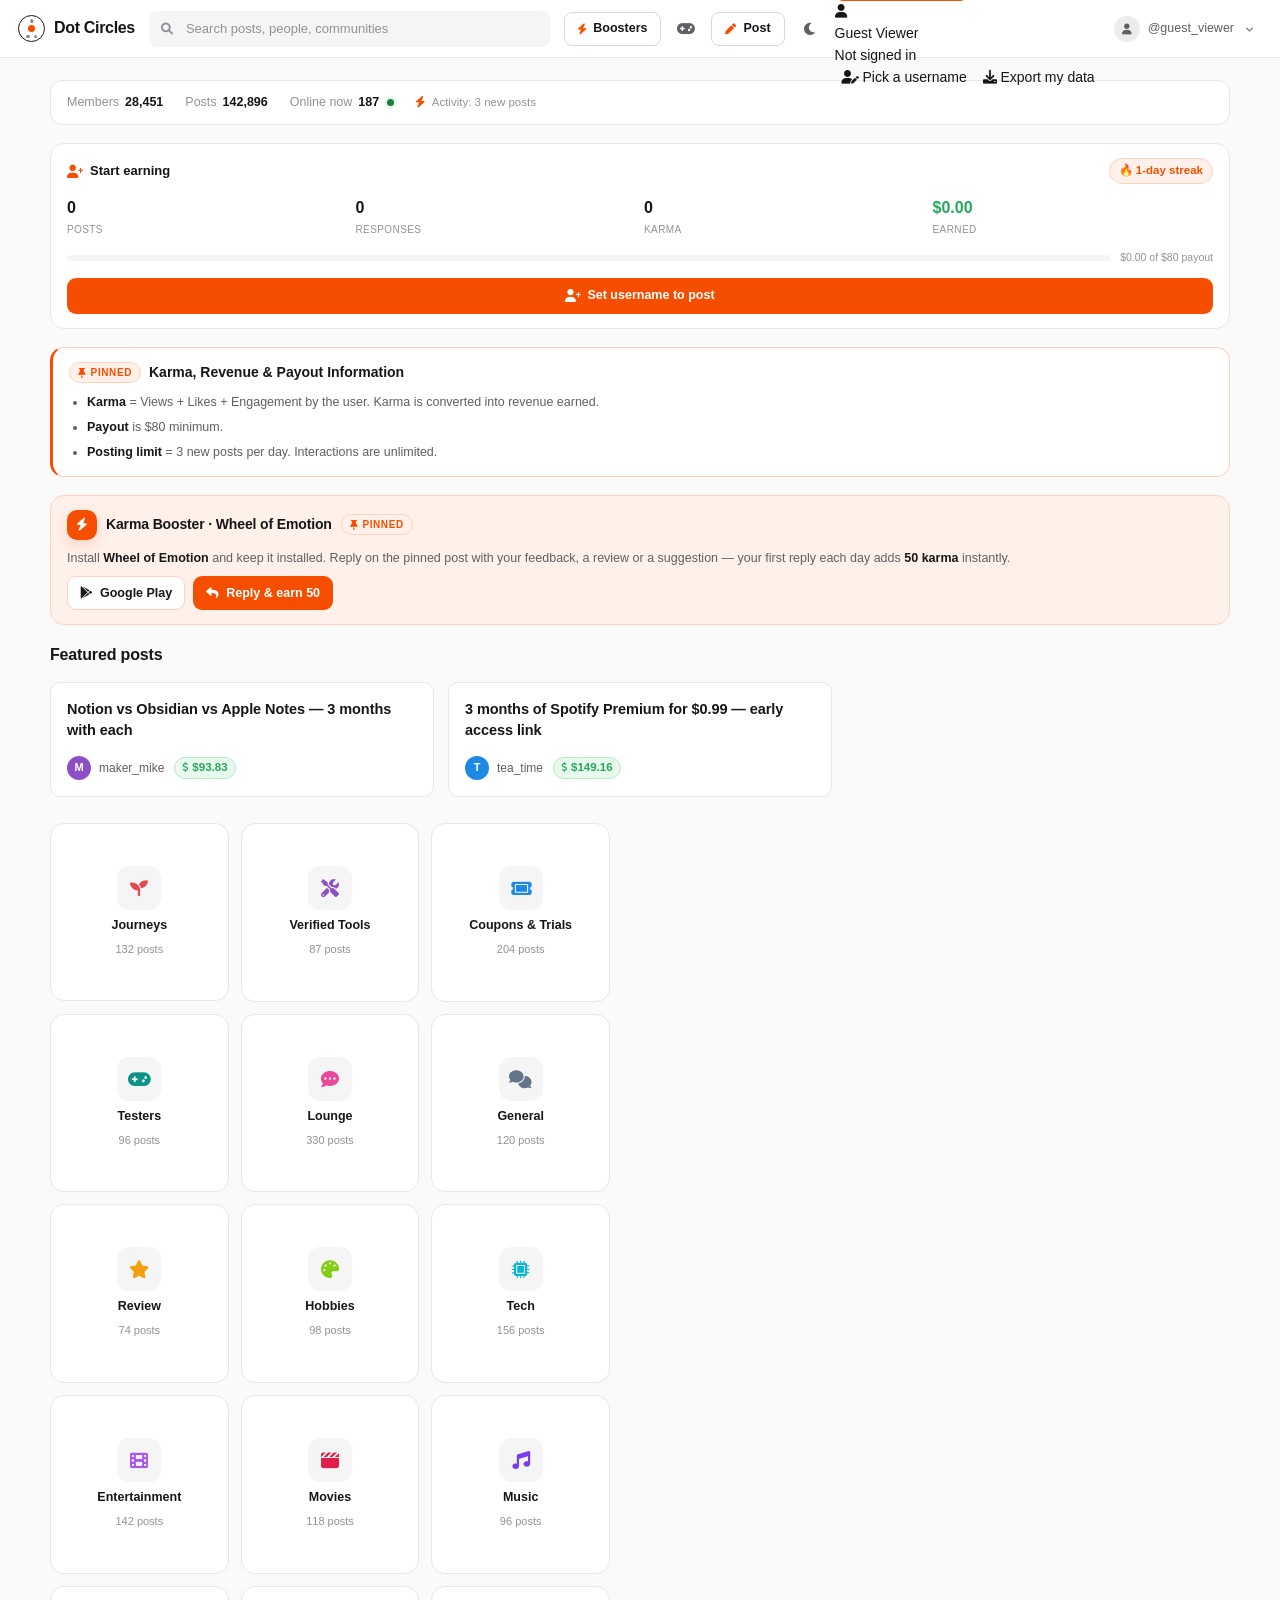
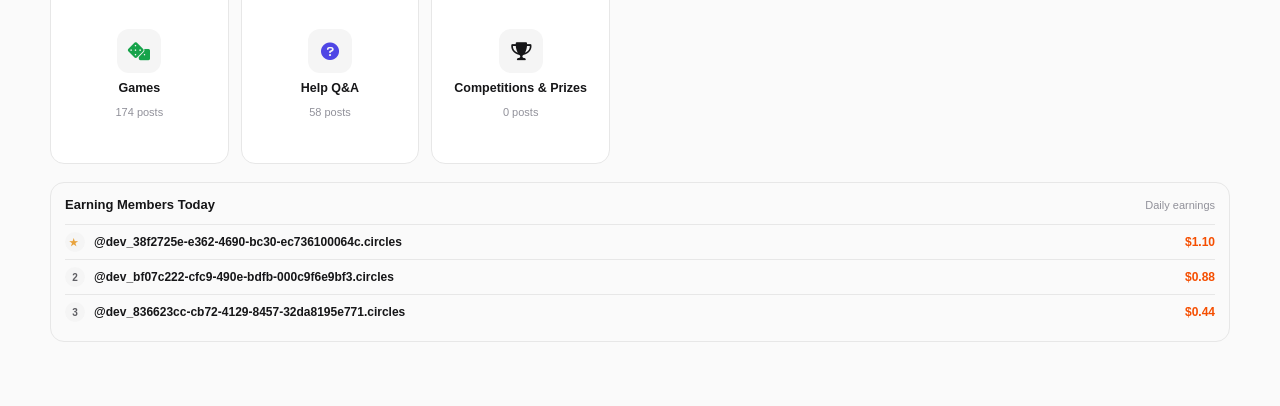
==== forum/index.html @ 9100bf45 "Hybrid data: fetch posts + earning members from GitHub, keep local UI shell" ====
<!DOCTYPE html>
<html lang="en" data-theme="light">
<head>
  <meta charset="UTF-8">
  <meta name="viewport" content="width=device-width, initial-scale=1.0">
  <meta name="description" content="Dot Circles is a conversation platform where posts earn karma and revenue. Share journeys, tools, coupons and more.">
  <title>Dot Circles · converse — a conversation platform</title>
  <link rel="icon" href="data:image/svg+xml,%3Csvg xmlns='http://www.w3.org/2000/svg' viewBox='0 0 32 32'%3E%3Crect width='32' height='32' rx='8' fill='%23161618'/%3E%3Ccircle cx='16' cy='16' r='8.5' fill='none' stroke='%23ffffff' stroke-width='2'/%3E%3Ccircle cx='16' cy='16' r='2.6' fill='%23ffffff'/%3E%3C/svg%3E">
  <link rel="stylesheet" href="https://cdnjs.cloudflare.com/ajax/libs/font-awesome/6.0.0-beta3/css/all.min.css">
  <style>
    *, *::before, *::after { box-sizing: border-box; }

    :root {
      --bg: #fafafa;
      --surface: #ffffff;
      --surface-2: #f5f5f5;
      --surface-3: #ececec;
      --border: #e7e7e7;
      --border-strong: #d8d8d8;
      --text: #161618;
      --text-2: #5f5f64;
      --text-3: #91919a;
      --bg-translucent: rgba(250, 250, 250, 0.9);
      --surface-translucent: rgba(255, 255, 255, 0.9);
      --accent: #f54e00;
      --accent-hover: #d94400;
      --accent-soft: #fff1ea;
      --accent-border: #ffd2bd;
      --green: #1a7f37;
      --green-soft: #e9f5ec;
      --revenue: #22a95a;
      --revenue-soft: #e8f9ee;
      --revenue-border: #b9ebc9;
      --red: #d93025;
      --shadow-sm: 0 1px 2px rgba(16, 16, 20, 0.05);
      --shadow-md: 0 8px 24px rgba(16, 16, 20, 0.08);
      --shadow-lg: 0 24px 60px rgba(16, 16, 20, 0.18);
      --cat-journey: #e5484d;
      --cat-tools: #8e4ec6;
      --cat-coupons: #1e88e5;
      --cat-testers: #0d9488;
      --cat-lounge: #ec4899;
      --cat-general: #64748b;
      --cat-review: #f59e0b;
      --cat-hobbies: #84cc16;
      --cat-tech: #06b6d4;
      --cat-entertainment: #a855f7;
      --cat-movies: #e11d48;
      --cat-music: #7c3aed;
      --cat-games: #16a34a;
      --cat-qa: #4f46e5;
      --font: -apple-system, BlinkMacSystemFont, "Segoe UI", Inter, Roboto, Helvetica, Arial, sans-serif;
    }

    [data-theme="dark"] {
      --bg: #0c0c0d;
      --surface: #141416;
      --surface-2: #1a1a1d;
      --surface-3: #232327;
      --border: #27272b;
      --border-strong: #37373d;
      --text: #f0f0f1;
      --text-2: #a7a7ad;
      --text-3: #8a8a93;
      --bg-translucent: rgba(12, 12, 13, 0.9);
      --surface-translucent: rgba(20, 20, 22, 0.9);      --accent: #ff6a2b;
      --accent-hover: #ff8049;
      --accent-soft: #2b1811;
      --accent-border: #4a2a1a;
      --green: #4ade80;
      --green-soft: #142519;
      --revenue: #5ee89a;
      --revenue-soft: #10281a;
      --revenue-border: #1f4a30;
      --red: #ff6b61;
      --shadow-sm: 0 1px 2px rgba(0, 0, 0, 0.5);
      --shadow-md: 0 8px 24px rgba(0, 0, 0, 0.45);
      --shadow-lg: 0 24px 60px rgba(0, 0, 0, 0.65);
      --cat-journey: #ff6369;
      --cat-tools: #b07df0;
      --cat-coupons: #5aa9f5;
      --cat-testers: #2dd4bf;
      --cat-lounge: #f472b6;
      --cat-general: #94a3b8;
      --cat-review: #fbbf24;
      --cat-hobbies: #a3e635;
      --cat-tech: #22d3ee;
      --cat-entertainment: #c084fc;
      --cat-movies: #fb7185;
      --cat-music: #a78bfa;
      --cat-games: #4ade80;
      --cat-qa: #818cf8;
    }

    html { -webkit-text-size-adjust: 100%; }

    body {
      margin: 0;
      background: var(--bg);
      color: var(--text);
      font-family: var(--font);
      font-size: 14px;
      line-height: 1.55;
      -webkit-font-smoothing: antialiased;
    }

    a { color: inherit; text-decoration: none; }
    button { font: inherit; color: inherit; background: none; border: 0; cursor: pointer; }
    input, select, textarea { font: inherit; color: inherit; }
    h1, h2, h3, h4, p { margin: 0; }

    .forum-wrapper { min-height: 100vh; }

    /* ====== TOP BAR ====== */
    .topbar {
      position: sticky; top: 0; z-index: 60;
      display: flex; align-items: center; gap: 14px;
      height: 58px; padding: 0 18px;
      background: var(--surface);
      border-bottom: 1px solid var(--border);
    }

    .brand { display: flex; align-items: center; gap: 9px; cursor: pointer; flex: none; }

    .brand-mark {
      width: 27px; height: 27px; border-radius: 50%;
      background: var(--surface);
      border: 1.75px solid var(--text);
      color: var(--text);
      display: grid; place-items: center;
      position: relative;
      flex: none;
    }

    .brand-mark::after {
      content: "";
      width: 7px; height: 7px; border-radius: 50%;
      background: var(--accent);
    }

    .brand-mark .brand-dot {
      position: absolute; width: 3.5px; height: 3.5px; border-radius: 50%;
      background: var(--text); opacity: 0.5;
    }

    .brand-mark .brand-dot.d1 { top: 3px; left: 50%; transform: translateX(-50%); }
    .brand-mark .brand-dot.d2 { bottom: 3px; right: 7px; }
    .brand-mark .brand-dot.d3 { bottom: 3px; left: 7px; }

    .brand-name { font-size: 16px; font-weight: 700; letter-spacing: -0.02em; }

    .search-wrap { position: relative; flex: 1; max-width: 560px; display: flex; align-items: center; }

    .search-wrap > i {
      position: absolute; left: 12px; font-size: 12px; color: var(--text-3); pointer-events: none;
    }

    .search-wrap input {
      width: 100%; height: 36px; padding: 0 36px;
      background: var(--surface-2);
      border: 1px solid transparent; border-radius: 8px;
      font-size: 13px; outline: none;
      transition: background 0.15s, border-color 0.15s, box-shadow 0.15s;
    }

    .search-wrap input::placeholder { color: var(--text-3); }
    .search-wrap input:focus {
      background: var(--surface);
      border-color: var(--border-strong);
      box-shadow: 0 0 0 3px var(--accent-soft);
    }

    .topbar-actions { margin-left: auto; display: flex; align-items: center; gap: 8px; }

    .icon-btn {
      width: 34px; height: 34px; border-radius: 8px;
      display: grid; place-items: center;
      color: var(--text-2); font-size: 14px;
    }

    .icon-btn:hover { background: var(--surface-2); color: var(--text); }

    .games-topbar-btn { display: none; }

    .compose-btn, .join-btn {
      display: inline-flex; align-items: center; gap: 7px;
      height: 34px; padding: 0 13px;
      border: 1px solid var(--border-strong); border-radius: 8px;
      background: var(--surface); color: var(--text);
      font-size: 12.5px; font-weight: 600; white-space: nowrap;
      transition: background 0.15s, border-color 0.15s, color 0.15s;
    }

    .compose-btn:hover { background: var(--surface-2); }
    .compose-btn i { font-size: 11px; color: var(--accent); }

    .join-btn { background: var(--accent); border-color: var(--accent); color: #fff; }
    .join-btn i { transition: transform 0.15s; }
    .join-btn:hover { background: var(--accent-hover); border-color: var(--accent-hover); }
    .join-btn.is-member { background: var(--green-soft); border-color: transparent; color: var(--green); }

    .user-badge {
      display: flex; align-items: center; gap: 8px;
      padding: 3px 8px 3px 4px; border-radius: 999px;
      font-size: 12.5px; color: var(--text-2);
      border: 1px solid transparent;
    }

    .user-badge:hover { border-color: var(--border); background: var(--surface-2); }
    .user-badge .user-menu-arrow { font-size: 8px; margin-left: 4px; transition: transform 0.15s; }
    .user-badge.open .user-menu-arrow { transform: rotate(180deg); }

    .join-btn.open i { transform: rotate(90deg); }

    .user-menu {
      position: absolute; top: calc(100% + 8px); right: 0; z-index: 100;
      width: 260px; background: var(--surface); border: 1px solid var(--border);
      border-radius: 12px; box-shadow: 0 8px 24px rgba(0,0,0,0.15);
      overflow: hidden; display: none; animation: menuIn 0.1s ease;
    }
    .user-menu.open { display: block; }
    @keyframes menuIn { from { opacity: 0; transform: translateY(-4px); } to { opacity: 1; transform: translateY(0); } }

    .user-menu-header {
      display: flex; align-items: center; gap: 10px;
      padding: 14px 16px; background: var(--surface-2); border-bottom: 1px solid var(--border);
    }
    .user-menu-avatar { width: 36px; height: 36px; border-radius: 50%; flex: none;
      display: grid; place-items: center; background: var(--accent-soft); color: var(--accent); font-size: 14px; }
    .user-menu-name { font-weight: 600; color: var(--text); }
    .user-menu-email { font-size: 11px; color: var(--text-3); }

    .user-menu-divider { height: 1px; background: var(--border); margin: 6px 0; }

    .user-menu-item {
      display: flex; align-items: center; gap: 10px;
      width: 100%; padding: 10px 16px;
      background: transparent; border: none; text-align: left;
      font-size: 13px; color: var(--text); cursor: pointer;
      transition: background 0.1s;
    }
    .user-menu-item:hover { background: var(--surface-2); }
    .user-menu-item i { width: 18px; text-align: center; color: var(--text-2); }

    .user-avatar {
      width: 26px; height: 26px; border-radius: 50%;
      display: grid; place-items: center;
      background: var(--surface-3); color: var(--text-2); font-size: 11px;
    }

    /* ====== SHELL ====== */
    .shell {
      display: grid;
      grid-template-columns: minmax(0, 1fr);
      align-items: start;
    }

    /* ====== MAIN ====== */
    .content-area { min-height: calc(100vh - 58px); padding: 22px 26px 60px; }
    .page-inner { max-width: 1180px; margin: 0 auto; }

    .page-title { font-size: 16px; font-weight: 650; letter-spacing: -0.01em; margin-bottom: 14px; }

    /* Featured */
    .featured-grid {
      display: grid; grid-template-columns: repeat(3, minmax(0, 1fr));
      gap: 14px; margin-bottom: 26px;
    }

    .featured-card {
      display: flex; flex-direction: column; gap: 16px;
      padding: 16px; text-align: left;
      background: var(--surface);
      border: 1px solid var(--border); border-radius: 10px;
      transition: border-color 0.15s, box-shadow 0.15s;
    }

    .featured-card:hover { border-color: var(--border-strong); box-shadow: var(--shadow-sm); }

    .featured-title {
      font-size: 14.5px; font-weight: 600; line-height: 1.4; letter-spacing: -0.005em;
      display: -webkit-box; -webkit-line-clamp: 2; -webkit-box-orient: vertical;
      overflow: hidden; min-height: 2.8em;
    }

    .featured-author {
      display: flex; align-items: center; gap: 8px;
      margin-top: auto; font-size: 12px; color: var(--text-2);
    }

    .featured-foot {
      display: flex; align-items: center; justify-content: space-between;
      gap: 10px; margin-top: auto; flex-wrap: wrap;
    }

    .featured-foot .featured-author { margin-top: 0; min-width: 0; }

    .featured-revenue {
      display: inline-flex; align-items: center; gap: 4px;
      padding: 1px 7px; border-radius: 999px;
      background: var(--revenue-soft); border: 1px solid var(--revenue-border);
      color: var(--revenue); font-size: 11.5px; font-weight: 700;
      font-variant-numeric: tabular-nums; white-space: nowrap; flex: none;
    }

    .featured-revenue i { font-size: 9.5px; }

    .avatar-dot {
      width: 24px; height: 24px; border-radius: 50%;
      display: grid; place-items: center;
      font-size: 11px; font-weight: 600; color: #fff; flex: none;
    }

    .avatar-dot.journey { background: var(--cat-journey); }
    .avatar-dot.tools { background: var(--cat-tools); }
    .avatar-dot.coupons { background: var(--cat-coupons); }
    .avatar-dot.testers { background: var(--cat-testers); }
    .avatar-dot.lounge { background: var(--cat-lounge); }

    /* Content grid */
    .content-grid {
      display: grid;
      grid-template-columns: minmax(0, 1fr);
      gap: 30px; align-items: start;
    }

    .feed-col { min-width: 0; scroll-margin-top: 80px; }

    /* Category tiles */
    .category-grid {
      display: grid;
      grid-template-columns: repeat(3, minmax(0, 1fr));
      gap: 12px;
      max-width: 560px;
      margin-bottom: 18px;
    }

    .category-tile {
      aspect-ratio: 1 / 1;
      display: flex; flex-direction: column;
      align-items: center; justify-content: center;
      gap: 8px; padding: 12px 8px;
      background: var(--surface);
      border: 1px solid var(--border);
      border-radius: 14px;
      text-align: center;
      cursor: pointer;
      transition: transform 0.12s, border-color 0.15s, background 0.15s;
    }

    .category-tile:hover { border-color: var(--cat-color); background: var(--surface-2); }
    .category-tile:active { transform: scale(0.97); }
    .category-tile.active {
      border-color: var(--cat-color);
      box-shadow: 0 0 0 2px var(--cat-color) inset;
    }

    .category-tile-icon {
      width: 44px; height: 44px; border-radius: 12px;
      display: grid; place-items: center;
      background: var(--surface-2);
      color: var(--cat-color); font-size: 18px;
    }

    .category-tile-name {
      font-size: 12.5px; font-weight: 650; line-height: 1.2; color: var(--text);
    }

    .category-tile-count { font-size: 11px; color: var(--text-3); }

    /* Earning Members (under Categories on home) */
    .earning-members { margin: 14px 0 4px; padding: 12px 14px; border: 1px solid var(--border); border-radius: 14px; background: var(--surface-1); }
    .earning-head { display: flex; align-items: center; justify-content: space-between; margin-bottom: 9px; }
    .earning-head h3 { margin: 0; font-size: 13px; font-weight: 700; color: var(--text-1); }
    .earning-head small { font-size: 11px; color: var(--text-3); }
    .earning-row { display: flex; align-items: center; gap: 9px; padding: 7px 0; border-top: 1px solid var(--border); }
    .earning-row:first-of-type { border-top: 0; }
    .earning-rank { flex: 0 0 20px; height: 20px; border-radius: 50%; display: grid; place-items: center; font-size: 10px; font-weight: 700; background: var(--surface-2); color: var(--text-2); }
    .earning-name { flex: 1 1 auto; min-width: 0; overflow: hidden; text-overflow: ellipsis; white-space: nowrap; font-size: 12px; font-weight: 600; color: var(--text-1); }
    .earning-amount { flex: 0 0 auto; font-size: 12px; font-weight: 700; color: var(--accent); }
    .earning-empty { margin: 0; font-size: 12px; color: var(--text-3); }
    .earning-crown { color: #e8a33d; margin-right: 3px; }

    .category-tile.cat-journey { --cat-color: var(--cat-journey); }
    .category-tile.cat-tools { --cat-color: var(--cat-tools); }
    .category-tile.cat-coupons { --cat-color: var(--cat-coupons); }
    .category-tile.cat-testers { --cat-color: var(--cat-testers); }
    .category-tile.cat-lounge { --cat-color: var(--cat-lounge); }
    .category-tile.cat-general { --cat-color: var(--cat-general); }
    .category-tile.cat-review { --cat-color: var(--cat-review); }
    .category-tile.cat-hobbies { --cat-color: var(--cat-hobbies); }
    .category-tile.cat-tech { --cat-color: var(--cat-tech); }
    .category-tile.cat-entertainment { --cat-color: var(--cat-entertainment); }
    .category-tile.cat-movies { --cat-color: var(--cat-movies); }
    .category-tile.cat-music { --cat-color: var(--cat-music); }
    .category-tile.cat-games { --cat-color: var(--cat-games); }
    .category-tile.cat-qa { --cat-color: var(--cat-qa); }

    /* Additional categories (avatars, chips, icons) */
    .avatar-dot.general { background: var(--cat-general); }
    .avatar-dot.review { background: var(--cat-review); }
    .avatar-dot.hobbies { background: var(--cat-hobbies); }
    .avatar-dot.tech { background: var(--cat-tech); }
    .avatar-dot.entertainment { background: var(--cat-entertainment); }
    .avatar-dot.movies { background: var(--cat-movies); }
    .avatar-dot.music { background: var(--cat-music); }
    .avatar-dot.games { background: var(--cat-games); }
    .avatar-dot.qa { background: var(--cat-qa); }

    .cat-general .thread-avatar i { color: var(--cat-general); }
    .cat-review .thread-avatar i { color: var(--cat-review); }
    .cat-hobbies .thread-avatar i { color: var(--cat-hobbies); }
    .cat-tech .thread-avatar i { color: var(--cat-tech); }
    .cat-entertainment .thread-avatar i { color: var(--cat-entertainment); }
    .cat-movies .thread-avatar i { color: var(--cat-movies); }
    .cat-music .thread-avatar i { color: var(--cat-music); }
    .cat-games .thread-avatar i { color: var(--cat-games); }
    .cat-qa .thread-avatar i { color: var(--cat-qa); }

    .thread-cat.general { color: var(--cat-general); }
    .thread-cat.review { color: var(--cat-review); }
    .thread-cat.hobbies { color: var(--cat-hobbies); }
    .thread-cat.tech { color: var(--cat-tech); }
    .thread-cat.entertainment { color: var(--cat-entertainment); }
    .thread-cat.movies { color: var(--cat-movies); }
    .thread-cat.music { color: var(--cat-music); }
    .thread-cat.games { color: var(--cat-games); }
    .thread-cat.qa { color: var(--cat-qa); }

    .category-feed-head {
      display: flex; align-items: center; justify-content: space-between;
      padding: 2px 2px 10px;
    }
    .category-feed-head h2 { font-size: 14px; font-weight: 650; }
    .category-feed-clear {
      font-size: 12px; font-weight: 600; color: var(--accent);
    }
    .category-feed-clear:hover { color: var(--accent-hover); }

    /* Thread rows */
    .thread-list { display: block; }

    .thread-item {
      display: grid; grid-template-columns: 38px minmax(0, 1fr) auto;
      gap: 12px; align-items: start;
      padding: 12px 16px 12px 18px;
      border-top: 1px solid var(--border);
      cursor: pointer;
      transition: background 0.12s;
    }

    .thread-item:hover { background: var(--surface-2); }

    .thread-avatar {
      width: 38px; height: 38px; border-radius: 50%;
      display: grid; place-items: center;
      background: var(--surface-2);
      border: 1px solid var(--border);
      color: var(--text-2); font-size: 14px;
    }

    .cat-journey .thread-avatar i { color: var(--cat-journey); }
    .cat-tools .thread-avatar i { color: var(--cat-tools); }
    .cat-coupons .thread-avatar i { color: var(--cat-coupons); }
    .cat-testers .thread-avatar i { color: var(--cat-testers); }
    .cat-lounge .thread-avatar i { color: var(--cat-lounge); }

    .thread-info { min-width: 0; }

    .thread-title { display: flex; align-items: center; gap: 8px; flex-wrap: wrap; }
    .thread-title a { font-size: 14px; font-weight: 600; line-height: 1.35; color: var(--text); }
    .thread-title a:hover { color: var(--accent); }

    .thread-meta {
      display: flex; flex-wrap: wrap; gap: 12px;
      margin-top: 4px; font-size: 12px; color: var(--text-3);
    }

    .thread-meta i { font-size: 10px; margin-right: 4px; }
    .thread-cat { font-weight: 600; }
    .thread-cat.journey { color: var(--cat-journey); }
    .thread-cat.tools { color: var(--cat-tools); }
    .thread-cat.coupons { color: var(--cat-coupons); }
    .thread-cat.testers { color: var(--cat-testers); }
    .thread-cat.lounge { color: var(--cat-lounge); }

    .thread-stats {
      display: flex; align-items: center; justify-content: flex-end;
      gap: 8px; flex-wrap: wrap;
      font-size: 11.5px; color: var(--text-3);
    }

    .thread-stats > span { display: inline-flex; align-items: center; gap: 4px; white-space: nowrap; }

    .earnings-badge {
      padding: 1px 7px; border-radius: 999px;
      background: var(--surface-2); border: 1px solid var(--border);
      color: var(--text-2); font-weight: 600;
    }

    .earnings-badge i { color: var(--accent); font-size: 10px; }

    .revenue-badge {
      padding: 1px 7px; border-radius: 999px;
      background: var(--revenue-soft); border: 1px solid var(--revenue-border);
      color: var(--revenue); font-weight: 700; font-variant-numeric: tabular-nums;
    }

    .revenue-badge i { color: var(--revenue); font-size: 10px; }

    .thread-delete {
      display: inline-flex; align-items: center; justify-content: center;
      width: 28px; height: 28px; border-radius: 6px;
      background: transparent; color: var(--text-3);
      border: none; cursor: pointer;
      transition: background 0.15s, color 0.15s;
    }
    .thread-delete:hover { background: var(--red); color: #fff; }
    .thread-delete:active { transform: scale(0.95); }

    .last-post { grid-column: 2; font-size: 11.5px; color: var(--text-3); margin-top: 2px; }
    .last-post i { font-size: 9px; margin-right: 3px; }

    .empty-state {
      padding: 40px 16px; text-align: center;
      font-size: 13px; color: var(--text-3);
    }

    .stat-row {
      display: flex; justify-content: space-between; align-items: center;
      padding: 6px 0; font-size: 12.5px; color: var(--text-2);
    }

    .stat-row strong { color: var(--text); font-variant-numeric: tabular-nums; }

    .live-dot {
      width: 7px; height: 7px; border-radius: 50%;
      background: var(--green); display: inline-block;
      box-shadow: 0 0 0 3px var(--green-soft);
    }

    .last-activity {
      margin-top: 8px; padding-top: 10px;
      border-top: 1px solid var(--border);
      font-size: 11.5px; color: var(--text-3);
    }

    .last-activity i { color: var(--accent); margin-right: 4px; }

    /* Forum stats strip (sits just under the search bar) */
    .stats-strip {
      display: flex; flex-wrap: wrap; align-items: center;
      gap: 8px 22px;
      padding: 12px 16px; margin-bottom: 18px;
      background: var(--surface); border: 1px solid var(--border);
      border-radius: 12px;
    }
    .stats-strip .stat-row { padding: 0; justify-content: flex-start; gap: 6px; }
    .stats-strip .stat-row span { color: var(--text-3); }
    .stats-strip .live-dot { margin-left: 2px; }
    .stats-strip .last-activity { margin: 0; padding: 0; border: 0; }

    /* ====== YOUR ACTIVITY ====== */
    .activity-card {
      background: var(--surface);
      border: 1px solid var(--border);
      border-radius: 14px;
      padding: 14px 16px;
      margin-bottom: 18px;
    }
    .activity-head { display: flex; align-items: center; justify-content: space-between; gap: 10px; }
    .activity-title { font-size: 13px; font-weight: 650; display: inline-flex; align-items: center; gap: 7px; }
    .activity-title i { color: var(--accent); }
    .activity-streak {
      font-size: 11.5px; font-weight: 650; color: var(--accent);
      background: var(--accent-soft); border: 1px solid var(--accent-border);
      padding: 3px 9px; border-radius: 999px; white-space: nowrap;
    }
    .activity-stats {
      display: grid; grid-template-columns: repeat(4, minmax(0, 1fr));
      gap: 8px; margin: 12px 0;
    }
    .activity-stat { display: flex; flex-direction: column; gap: 1px; min-width: 0; }
    .activity-stat strong { font-size: 16px; font-weight: 700; font-variant-numeric: tabular-nums; white-space: nowrap; }
    .activity-stat span { font-size: 10px; color: var(--text-3); text-transform: uppercase; letter-spacing: 0.04em; }
    .activity-stat.activity-revenue strong { color: var(--revenue); }
    .payout-progress { display: flex; align-items: center; gap: 10px; margin: 0 0 12px; }
    .payout-track { flex: 1; height: 6px; border-radius: 999px; background: var(--surface-2); overflow: hidden; }
    .payout-track span { display: block; height: 100%; width: 0%; background: var(--revenue); border-radius: 999px; transition: width 0.4s ease; }
    .payout-label { font-size: 10.5px; color: var(--text-3); white-space: nowrap; }
    .activity-actions { display: flex; align-items: center; gap: 10px; }
    .activity-cta {
      flex: 1; height: 36px; border-radius: 9px;
      background: var(--accent); color: #fff;
      font-size: 12.5px; font-weight: 650;
      display: inline-flex; align-items: center; justify-content: center; gap: 6px;
    }
    .activity-cta:hover { background: var(--accent-hover); }
    .activity-link { font-size: 12px; font-weight: 600; color: var(--text-2); padding: 0 4px; white-space: nowrap; }
    .activity-link:hover { color: var(--accent); }

    .karma-booster {
      display: grid; gap: 9px;
      margin-bottom: 18px; padding: 14px 16px;
      background: var(--accent-soft);
      border: 1px solid var(--accent-border); border-radius: 14px;
    }
    .karma-booster-head { display: flex; align-items: center; gap: 9px; flex-wrap: wrap; }
    .karma-booster-icon {
      width: 30px; height: 30px; flex: none;
      display: grid; place-items: center;
      border-radius: 10px;
      background: var(--accent); color: #fff;
      box-shadow: 0 5px 14px rgba(245, 78, 0, 0.18);
    }
    .karma-booster-icon i { font-size: 13px; }
    .karma-booster-title { font-size: 14px; font-weight: 700; letter-spacing: -0.01em; }
    .karma-booster-desc { margin: 0; font-size: 12.5px; color: var(--text-2); line-height: 1.5; }
    .karma-booster-desc strong { color: var(--text); }
    .karma-booster-actions { display: flex; align-items: center; gap: 8px; flex-wrap: wrap; }
    .karma-booster-link {
      height: 34px; padding: 0 12px;
      display: inline-flex; align-items: center; justify-content: center; gap: 7px;
      border-radius: 9px; background: var(--surface); border: 1px solid var(--accent-border);
      color: var(--text); font-size: 12.5px; font-weight: 600;
    }
    .karma-booster-link:hover { border-color: var(--accent); color: var(--accent); }
    .karma-booster-btn {
      height: 34px; flex: none; padding: 0 13px;
      display: inline-flex; align-items: center; justify-content: center; gap: 7px;
      border-radius: 9px; background: var(--accent); color: #fff;
      font-size: 12.5px; font-weight: 650;
    }
    .karma-booster-btn:hover { background: var(--accent-hover); }
    .karma-booster-btn.is-claimed {
      background: var(--green-soft); color: var(--green); border: 1px solid var(--revenue-border);
    }

    .thread-pin {
      font-size: 10px; font-weight: 700; letter-spacing: 0.05em; text-transform: uppercase;
      color: var(--accent); background: var(--accent-soft); border: 1px solid var(--accent-border);
      padding: 1px 7px; border-radius: 999px;
      display: inline-flex; align-items: center; gap: 4px;
    }
    .thread-pin i { font-size: 8px; }
    .thread-item.is-pinned { background: var(--accent-soft); }

    .booster-status {
      display: flex; align-items: center; gap: 7px;
      margin: 0 0 10px; padding: 8px 11px;
      border-radius: 9px; background: var(--accent-soft); border: 1px solid var(--accent-border);
      font-size: 12px; font-weight: 600; color: var(--text);
    }
    .booster-status i { color: var(--accent); font-size: 11px; }
    .booster-status.claimed { background: var(--green-soft); border-color: var(--revenue-border); color: var(--green); }
    .booster-status.claimed i { color: var(--green); }

    .pinned-post {
      background: var(--surface);
      border: 1px solid var(--accent-border);
      border-left: 3px solid var(--accent);
      border-radius: 14px;
      padding: 14px 16px;
      margin-bottom: 18px;
    }
    .pinned-head { display: flex; align-items: center; gap: 8px; flex-wrap: wrap; }
    .pinned-badge {
      font-size: 10px; font-weight: 700; letter-spacing: 0.06em; text-transform: uppercase;
      color: var(--accent); background: var(--accent-soft); border: 1px solid var(--accent-border);
      padding: 2px 8px; border-radius: 999px;
      display: inline-flex; align-items: center; gap: 4px;
    }
    .pinned-title { font-size: 14px; font-weight: 650; }
    .pinned-rules { margin: 10px 0 0; padding-left: 18px; display: grid; gap: 6px; }
    .pinned-rules li { font-size: 12.5px; color: var(--text-2); line-height: 1.5; }
    .pinned-rules strong { color: var(--text); }

    .post-help-actions {
      display: flex; flex-wrap: wrap; gap: 10px;
      margin: 16px 0 6px;
    }
    .post-help-hint {
      margin: 0; font-size: 12.5px; color: var(--text-2);
    }
    .category-action-link {
      display: inline-flex; align-items: center; gap: 6px;
      font-size: 12.5px; font-weight: 600; color: var(--text-2);
      padding: 8px 12px; border-radius: 8px;
      background: transparent; border: 1px solid var(--border);
      cursor: pointer; transition: all 0.15s;
    }
    .category-action-link:hover {
      color: var(--accent); background: var(--accent-soft); border-color: var(--accent-border);
    }
    .category-action-link i { font-size: 13px; }

    .tab-badge {
      position: absolute; top: 2px; right: calc(50% - 18px);
      min-width: 16px; height: 16px; padding: 0 4px;
      border-radius: 999px; background: var(--accent); color: #fff;
      font-size: 9.5px; font-weight: 700; line-height: 16px; text-align: center;
    }

    /* ====== TOOLS PAGE ====== */
    .tools-hero {
      background: var(--surface);
      border: 1px solid var(--border); border-radius: 12px;
      padding: 20px 22px;
    }

    .tools-title { font-size: 18px; font-weight: 700; letter-spacing: -0.01em; display: flex; align-items: center; gap: 9px; }
    .tools-title i { color: var(--accent); font-size: 15px; }
    .tools-sub { margin-top: 4px; font-size: 12.5px; color: var(--text-2); }

    .tools-runner {
      background: var(--surface);
      border: 1px solid var(--border); border-radius: 12px;
      padding: 18px 20px;
    }

    .tools-runner-label {
      font-size: 11px; font-weight: 700; letter-spacing: 0.06em;
      text-transform: uppercase; color: var(--text-3); margin-bottom: 10px;
    }

    .tools-usage-row {
      display: flex; align-items: center; justify-content: space-between;
      flex-wrap: wrap; gap: 8px; margin-top: 10px;
      font-size: 12px; color: var(--text-2);
    }

    .tools-usage-dots { display: inline-flex; gap: 5px; margin-left: 7px; }

    .tools-usage-dot {
      width: 9px; height: 9px; border-radius: 50%;
      background: var(--accent); box-shadow: 0 0 0 2px var(--accent-soft);
    }

    .tools-usage-dot.used { background: var(--border-strong); box-shadow: none; }

    .tools-run-btn {
      display: inline-flex; align-items: center; gap: 8px;
      height: 40px; padding: 0 20px; border-radius: 10px;
      background: var(--accent); color: #fff;
      font-size: 13px; font-weight: 650;
      transition: background 0.15s, opacity 0.15s;
    }

    .tools-run-btn:hover:not(:disabled) { background: var(--accent-hover); }
    .tools-run-btn:disabled { opacity: 0.55; cursor: not-allowed; }

    .tools-run-btn { min-width: 160px; justify-content: center; }

    .tool-error {
      margin-top: 10px; padding: 10px 12px; border-radius: 8px;
      background: var(--accent-soft); border-left: 3px solid var(--red);
      color: var(--red); font-size: 12.5px;
    }

    .tool-scanning { text-align: center; padding: 30px 10px 18px; }
    .tool-scanning-title { font-size: 13.5px; font-weight: 650; margin-bottom: 14px; }
    .tool-scanning-bar { height: 6px; border-radius: 999px; background: var(--surface-3); overflow: hidden; max-width: 360px; margin: 0 auto 16px; }
    .tool-scanning-fill { height: 100%; width: 0; background: var(--accent); border-radius: 999px; transition: width 0.3s ease; }

    .tool-steps { max-width: 420px; margin: 0 auto; display: grid; gap: 6px; text-align: left; }
    .tool-step { display: flex; align-items: center; justify-content: space-between; gap: 10px; font-size: 12px; color: var(--text-2); padding: 6px 10px; border-radius: 7px; background: var(--surface-2); }
    .tool-step-state { font-size: 10.5px; font-weight: 700; color: var(--text-3); }
    .tool-step.done .tool-step-state { color: var(--green); }
    .tool-step.active .tool-step-state { color: var(--accent); }

    .tools-report-head {
      display: flex; flex-direction: column; gap: 3px;
      padding: 16px 20px; border-bottom: 1px solid var(--border);
    }
    .tools-report-title { font-size: 15px; font-weight: 700; }
    .tools-report-sub { font-size: 11.5px; color: var(--text-3); word-break: break-all; }

    .tools-badges { display: flex; flex-wrap: wrap; gap: 6px; margin-top: 4px; }
    .tools-badge {
      font-size: 10.5px; font-weight: 600; padding: 2px 9px; border-radius: 999px;
      background: var(--surface-2); border: 1px solid var(--border); color: var(--text-2);
    }
    .tools-badge.on { background: var(--green-soft); border-color: transparent; color: var(--green); }

    .tools-section { padding: 16px 20px; border-bottom: 1px solid var(--border); }
    .tools-section:last-child { border-bottom: 0; }
    .tools-section-title {
      display: flex; align-items: center; gap: 7px;
      font-size: 12.5px; font-weight: 700; color: var(--text);
      margin-bottom: 10px;
    }
    .tools-section-title i { color: var(--accent); font-size: 11px; }

    .tools-stats-row { display: flex; flex-wrap: wrap; gap: 10px; }
    .tool-stat {
      flex: 1 1 120px;
      background: var(--surface-2); border-radius: 9px; padding: 10px 12px;
    }
    .tool-stat-label { font-size: 10.5px; font-weight: 600; text-transform: uppercase; letter-spacing: 0.05em; color: var(--text-3); }
    .tool-stat-value { font-size: 16px; font-weight: 700; letter-spacing: -0.01em; margin-top: 2px; }

    .tools-score-row { display: flex; align-items: center; gap: 10px; margin-bottom: 8px; font-size: 12.5px; }
    .tools-score-row .name { flex: 0 0 42%; color: var(--text-2); }
    .tools-score-bar { flex: 1; height: 6px; border-radius: 999px; background: var(--surface-3); overflow: hidden; }
    .tools-score-fill { height: 100%; border-radius: 999px; background: var(--accent); }
    .tools-score-val { flex: 0 0 44px; text-align: right; font-weight: 700; font-size: 12px; }

    .tools-list { display: grid; gap: 8px; margin: 0; padding: 0; list-style: none; }
    .tools-list li {
      display: flex; align-items: flex-start; gap: 8px;
      font-size: 12.5px; color: var(--text-2); line-height: 1.5;
    }
    .tools-list li > i { color: var(--text-3); font-size: 10px; margin-top: 5px; }

    .tools-table { width: 100%; border-collapse: collapse; font-size: 12px; }
    .tools-table th {
      text-align: left; font-size: 10.5px; text-transform: uppercase; letter-spacing: 0.05em;
      color: var(--text-3); font-weight: 700; padding: 6px 8px; border-bottom: 1px solid var(--border);
    }
    .tools-table td { padding: 8px; border-bottom: 1px solid var(--border); color: var(--text-2); vertical-align: top; }
    .tools-table tr:last-child td { border-bottom: 0; }
    .tools-table td.strong { color: var(--text); font-weight: 600; }

    /* ====== GAMES PAGE ====== */
    .games-hero {
      display: flex; align-items: center; justify-content: space-between; gap: 16px;
      padding: 20px 22px;
      background: var(--surface);
      border: 1px solid var(--border); border-radius: 12px;
    }

    .games-title { font-size: 18px; font-weight: 700; letter-spacing: -0.01em; display: flex; align-items: center; gap: 9px; }
    .games-title i { color: var(--accent); font-size: 15px; }
    .games-sub { margin-top: 4px; font-size: 12.5px; color: var(--text-2); }

    .games-count {
      flex: none; font-size: 10.5px; font-weight: 700; letter-spacing: 0.05em;
      text-transform: uppercase; color: var(--text-3);
      padding: 4px 10px; border-radius: 999px;
      background: var(--surface-2); border: 1px solid var(--border);
    }

    .games-grid {
      display: grid; grid-template-columns: repeat(3, minmax(0, 1fr));
      gap: 14px; margin-top: 16px;
    }

    .game-card {
      display: flex; flex-direction: column;
      background: var(--surface);
      border: 1px solid var(--border); border-radius: 12px;
      overflow: hidden;
      transition: border-color 0.15s, box-shadow 0.15s, transform 0.15s;
    }

    .game-card:hover { border-color: var(--border-strong); box-shadow: var(--shadow-md); transform: translateY(-2px); }

    .game-thumb {
      position: relative; height: 148px; overflow: hidden;
      display: grid; place-items: center;
      color: #fff;
    }

    .game-thumb::after {
      content: ""; position: absolute; inset: 0;
      background: radial-gradient(ellipse at 50% 120%, transparent 30%, rgba(0, 0, 0, 0.35) 100%);
      pointer-events: none;
    }

    .game-thumb-icon { position: relative; z-index: 1; display: grid; place-items: center; }
    .game-thumb-icon i { font-size: 44px; line-height: 1; text-shadow: 0 8px 30px rgba(0, 0, 0, 0.45); }

    .game-thumb.thumb-ghost {
      background:
        radial-gradient(circle at 72% 26%, rgba(255, 236, 179, 0.95) 0 9%, rgba(255, 236, 179, 0.28) 10% 20%, transparent 21%),
        radial-gradient(ellipse at 50% 0%, #2a3f74 0%, #141b3a 48%, #0b0f22 100%);
    }

    .game-thumb.thumb-ghost .game-thumb-icon i { color: #eef2ff; }

    .game-thumb.thumb-boom {
      background:
        repeating-linear-gradient(90deg, rgba(255, 255, 255, 0.07) 0 2px, transparent 2px 44px),
        repeating-linear-gradient(0deg, rgba(255, 255, 255, 0.07) 0 2px, transparent 2px 44px),
        linear-gradient(140deg, #ff2d78 0%, #6a1fd0 52%, #00b3d6 100%);
    }

    .game-thumb.thumb-boom .game-thumb-icon i { color: #fff6fb; }

    .game-thumb.thumb-planet {
      background:
        radial-gradient(circle at 30% 30%, rgba(255, 255, 255, 0.16) 0 1.5px, transparent 2px),
        radial-gradient(circle at 68% 22%, rgba(255, 255, 255, 0.14) 0 1px, transparent 1.6px),
        radial-gradient(circle at 82% 62%, rgba(255, 255, 255, 0.12) 0 1.5px, transparent 2px),
        radial-gradient(circle at 18% 72%, rgba(255, 255, 255, 0.1) 0 1px, transparent 1.6px),
        radial-gradient(circle at 50% 58%, #ff5a36 0 16%, #a81f2c 17% 24%, transparent 25%),
        radial-gradient(ellipse at 50% 0%, #1a2a5c 0%, #0a0f26 55%, #05070f 100%);
    }

    .game-thumb.thumb-planet .game-thumb-icon i { color: #ffd9c9; }

    .game-card-body { display: flex; flex-direction: column; gap: 8px; flex: 1; padding: 14px 16px 16px; }

    .game-card-top { display: flex; align-items: center; gap: 8px; justify-content: space-between; }

    .game-card-title { font-size: 15px; font-weight: 700; letter-spacing: -0.01em; }

    .game-tag {
      flex: none; font-size: 10px; font-weight: 700; letter-spacing: 0.04em;
      text-transform: uppercase; color: var(--text-2);
      padding: 2px 8px; border-radius: 999px;
      background: var(--surface-2); border: 1px solid var(--border);
    }

    .game-card-desc { font-size: 12.5px; color: var(--text-2); }

    .game-card-actions { display: flex; gap: 8px; margin-top: auto; padding-top: 4px; }

    .game-play-btn {
      flex: 1; display: inline-flex; align-items: center; justify-content: center; gap: 8px;
      height: 38px; border-radius: 9px;
      background: var(--accent); color: #fff;
      font-size: 13px; font-weight: 650;
      transition: background 0.15s;
    }

    .game-play-btn:hover { background: var(--accent-hover); }
    .game-play-btn i { font-size: 11px; }

    .game-open-link {
      flex: none; width: 38px; height: 38px;
      display: grid; place-items: center;
      border: 1px solid var(--border-strong); border-radius: 9px;
      color: var(--text-2); font-size: 12px;
      transition: background 0.15s, color 0.15s, border-color 0.15s;
    }

    .game-open-link:hover { background: var(--surface-2); color: var(--text); border-color: var(--border-strong); }

    /* Full-screen game player */
    .game-player {
      position: fixed; inset: 0; z-index: 200;
      display: flex; flex-direction: column;
      background: #06060a;
      padding-top: env(safe-area-inset-top);
    }

    .game-player[hidden] { display: none; }

    .game-player-bar {
      flex: none; display: flex; align-items: center; gap: 10px;
      height: 52px; padding: 0 12px;
      background: var(--surface);
      border-bottom: 1px solid var(--border);
    }

    .game-player-title {
      flex: 1; min-width: 0;
      font-size: 13.5px; font-weight: 650;
      white-space: nowrap; overflow: hidden; text-overflow: ellipsis;
    }

    .game-player-bar .icon-btn { flex: none; }

    .game-player-stage { position: relative; flex: 1; background: #000; }

    .game-player-stage iframe {
      position: absolute; inset: 0;
      width: 100%; height: 100%;
      border: 0; display: block;
    }

    body.game-open { overflow: hidden; }
    body.games-open .compose-fab { display: none; }

    /* ====== POST VIEW ====== */
    .back-bar { display: flex; align-items: center; gap: 10px; flex-wrap: wrap; padding-bottom: 18px; }

    .back-btn {
      display: inline-flex; align-items: center; gap: 7px;
      padding: 6px 11px; border-radius: 8px;
      background: var(--surface); border: 1px solid var(--border);
      font-size: 12.5px; color: var(--text-2);
    }

    .back-btn:hover { border-color: var(--border-strong); color: var(--text); }
    .back-btn i { font-size: 10px; }

    .post-container {
      max-width: 840px; margin: 0 auto;
      background: var(--surface);
      border: 1px solid var(--border); border-radius: 12px;
      overflow: hidden;
    }

    .post-header { padding: 22px 26px 20px; border-bottom: 1px solid var(--border); }

    .post-title-row { display: flex; align-items: center; gap: 10px; flex-wrap: wrap; }

    .post-title { font-size: 22px; font-weight: 700; line-height: 1.25; letter-spacing: -0.02em; }

    .post-meta-row {
      display: flex; flex-wrap: wrap; gap: 16px;
      margin-top: 10px; font-size: 12px; color: var(--text-3);
    }

    .post-meta-row i { font-size: 10px; margin-right: 5px; }
    .post-meta-row .author { color: var(--text-2); font-weight: 600; }

    .member-pill {
      display: inline-flex; align-items: center; gap: 5px;
      padding: 1px 8px; border-radius: 999px;
      background: var(--green-soft); color: var(--green);
      font-size: 10.5px; font-weight: 600;
    }

    .member-pill i { font-size: 9px; }

    /* Karma card */
    .earnings-card {
      margin-top: 16px; overflow: hidden;
      background: var(--surface-2);
      border: 1px solid var(--border); border-radius: 10px;
    }

    .earnings-card-header {
      display: flex; align-items: center; gap: 8px;
      padding: 10px 14px;
      border-bottom: 1px solid var(--border);
      font-size: 12px; color: var(--text-2);
    }

    .earnings-card-header i { color: var(--accent); font-size: 11px; }

    .earnings-total { margin-left: auto; font-size: 15px; font-weight: 700; color: var(--text); }

    .earnings-breakdown { display: grid; grid-template-columns: repeat(3, minmax(0, 1fr)); }

    .earnings-row {
      display: flex; flex-direction: column; gap: 1px;
      padding: 10px 14px;
      border-right: 1px solid var(--border);
      font-size: 11.5px; color: var(--text-3);
    }

    .earnings-row:last-child { border-right: 0; }
    .earnings-row span:last-child { font-size: 13px; font-weight: 600; color: var(--text); }

    .karma-revenue {
      display: flex; justify-content: space-between; align-items: center;
      padding: 10px 14px; border-top: 1px solid var(--border);
      font-size: 12px; color: var(--text-2);
    }

    .karma-revenue i { color: var(--revenue); margin-right: 6px; }

    .karma-revenue strong {
      font-size: 15px; font-weight: 700; color: var(--revenue);
      font-variant-numeric: tabular-nums;
    }

    .post-body { padding: 22px 26px; font-size: 14.5px; line-height: 1.7; }
    .post-body p { margin-bottom: 14px; }
    .post-body p:last-child { margin-bottom: 0; }
    .post-body strong { font-weight: 650; }

    .post-replies { border-top: 1px solid var(--border); }

    .replies-header {
      display: flex; align-items: center; gap: 8px;
      padding: 12px 26px;
      background: var(--surface-2);
      border-bottom: 1px solid var(--border);
      font-size: 12.5px; font-weight: 600;
    }

    .replies-header i { color: var(--accent); font-size: 11px; }

    .reply-count {
      margin-left: auto; padding: 1px 7px;
      background: var(--surface); border: 1px solid var(--border);
      border-radius: 999px; font-size: 11px; color: var(--text-2);
    }

    .replies-sample {
      padding: 9px 26px;
      border-bottom: 1px solid var(--border);
      background: var(--surface-2);
      font-size: 11.5px; color: var(--text-2);
    }

    .reply-item {
      display: flex; gap: 12px;
      padding: 14px 26px;
      border-bottom: 1px solid var(--border);
    }

    .reply-avatar {
      width: 32px; height: 32px; border-radius: 50%; flex: none;
      display: grid; place-items: center;
      background: var(--surface-2); border: 1px solid var(--border);
      color: var(--text-2); font-size: 12px;
    }

    .reply-content { flex: 1; min-width: 0; }

    .reply-top { display: flex; align-items: center; gap: 8px; flex-wrap: wrap; font-size: 12px; }
    .reply-author { font-weight: 600; }

    .reply-badge {
      padding: 0 6px; border-radius: 4px;
      background: var(--accent-soft); border: 1px solid var(--accent-border);
      color: var(--accent); font-size: 10px; font-weight: 600;
    }

    .reply-time { margin-left: auto; font-size: 11px; color: var(--text-3); }
    .reply-text { margin-top: 6px; font-size: 13.5px; line-height: 1.6; }

    .reply-actions { display: flex; gap: 16px; margin-top: 8px; font-size: 11.5px; color: var(--text-3); }
    .reply-actions span { display: inline-flex; align-items: center; gap: 4px; cursor: pointer; }
    .reply-actions span:hover { color: var(--accent); }

    .reply-form { padding: 18px 26px 24px; }

    .reply-form h4 { display: flex; align-items: center; gap: 7px; font-size: 12.5px; margin-bottom: 10px; }
    .reply-form h4 i { color: var(--accent); font-size: 11px; }

    .reply-form textarea {
      width: 100%; min-height: 96px; resize: vertical;
      padding: 10px 12px;
      background: var(--surface);
      border: 1px solid var(--border-strong); border-radius: 8px;
      font-size: 13px; outline: none;
    }

    .reply-form textarea:focus { border-color: var(--accent); box-shadow: 0 0 0 3px var(--accent-soft); }

    .reply-submit-row {
      display: flex; align-items: center; justify-content: space-between;
      gap: 10px; margin-top: 10px; flex-wrap: wrap;
    }

    .hint { font-size: 11.5px; color: var(--text-3); }
    .hint i { font-size: 10px; margin-right: 4px; }

    .submit-btn {
      display: inline-flex; align-items: center; gap: 6px;
      padding: 8px 14px; border-radius: 8px;
      background: var(--accent); color: #fff;
      font-size: 12.5px; font-weight: 600;
    }

    .submit-btn:hover { background: var(--accent-hover); }

    .delete-btn {
      display: inline-flex; align-items: center; gap: 6px;
      padding: 8px 14px; border-radius: 8px;
      background: var(--surface-2); color: var(--red);
      border: 1px solid var(--red);
      font-size: 12.5px; font-weight: 600;
    }
    .delete-btn:hover { background: var(--red); color: #fff; }

    /* ====== MODALS ====== */
    .modal-overlay {
      position: fixed; inset: 0; z-index: 100;
      display: none; align-items: flex-start; justify-content: center;
      padding: 64px 16px 24px;
      background: rgba(10, 10, 12, 0.5);
      overflow-y: auto;
    }

    .modal-overlay.active { display: flex; }

    .modal {
      width: 100%; max-width: 440px;
      background: var(--surface);
      border: 1px solid var(--border); border-radius: 12px;
      box-shadow: var(--shadow-lg);
      overflow: hidden;
    }

    .modal-header {
      display: flex; align-items: flex-start; justify-content: space-between; gap: 12px;
      padding: 18px 20px;
      border-bottom: 1px solid var(--border);
    }

    .modal-header h2 { font-size: 16px; font-weight: 650; display: flex; align-items: center; gap: 8px; }
    .modal-header h2 i { color: var(--accent); font-size: 14px; }
    .modal-header p { margin-top: 3px; font-size: 12.5px; color: var(--text-2); }

    .modal-close {
      width: 30px; height: 30px; border-radius: 6px; flex: none;
      display: grid; place-items: center;
      color: var(--text-3);
    }

    .modal-close:hover { background: var(--surface-2); color: var(--text); }

    .modal-body { padding: 18px 20px 22px; }

    .field-label {
      display: block; margin: 14px 0 6px;
      font-size: 12px; font-weight: 600; color: var(--text-2);
    }

    .field-input {
      width: 100%; height: 38px; padding: 0 11px;
      background: var(--surface);
      border: 1px solid var(--border-strong); border-radius: 8px;
      font-size: 13px; outline: none;
      transition: border-color 0.15s, box-shadow 0.15s;
    }

    .field-input:focus { border-color: var(--accent); box-shadow: 0 0 0 3px var(--accent-soft); }

    .field-select { appearance: none; cursor: pointer; }

    .field-textarea {
      height: auto; min-height: 110px; padding: 10px 11px;
      resize: vertical; line-height: 1.55;
    }

    .modal-submit {
      display: flex; align-items: center; justify-content: center; gap: 7px;
      width: 100%; margin-top: 16px; padding: 10px;
      background: var(--accent); color: #fff;
      border-radius: 8px; font-size: 13px; font-weight: 600;
    }

    .modal-submit:hover { background: var(--accent-hover); }

    .modal-link {
      display: inline-flex; align-items: center; justify-content: center; gap: 7px;
      width: 100%; margin-top: 12px; padding: 10px;
      background: transparent; color: var(--accent);
      border: 1px solid var(--accent); border-radius: 8px;
      font-size: 13px; font-weight: 600;
    }
    .modal-link:hover { background: var(--accent-soft); }

    .identity-divider {
      display: flex; align-items: center; gap: 10px;
      margin: 16px 0; color: var(--text-3); font-size: 12px;
    }
    .identity-divider::before,
    .identity-divider::after {
      content: ''; flex: 1; height: 1px; background: var(--border);
    }

    .recover-user-list {
      display: flex; flex-direction: column; gap: 8px; margin-bottom: 16px;
    }
    .recover-user-btn {
      display: flex; align-items: center; gap: 10px;
      padding: 12px 14px;
      background: var(--surface);
      border: 1px solid var(--border);
      border-radius: 8px;
      color: var(--text);
      font-size: 13px; font-weight: 500;
      text-align: left;
      cursor: pointer;
      transition: background 0.15s, border-color 0.15s;
    }
    .recover-user-btn:hover { background: var(--accent-soft); border-color: var(--accent); }
    .recover-user-btn i { color: var(--accent); font-size: 14px; }

    .recover-empty {
      text-align: center; padding: 20px;
      color: var(--text-3); font-size: 12.5px;
    }

    .compose-limit { font-size: 11.5px; color: var(--text-3); text-align: center; margin-bottom: 8px; }
    .compose-limit.limit-hit { color: var(--accent); font-weight: 600; }

    .payout-info-notice {
      display: flex; align-items: flex-start; gap: 8px;
      margin: 0 0 14px; padding: 10px 12px;
      background: var(--accent-soft); border: 1px solid var(--accent-border);
      border-radius: 8px; font-size: 12px; color: var(--text-2); line-height: 1.5;
    }
    .payout-info-notice i { color: var(--accent); flex: none; margin-top: 1px; }

    /* ====== TOAST ====== */
    .toast {
      position: fixed; left: 50%; bottom: 26px; z-index: 200;
      display: flex; align-items: center; gap: 9px;
      max-width: calc(100vw - 24px);
      padding: 10px 16px;
      background: var(--surface);
      border: 1px solid var(--border-strong); border-radius: 10px;
      box-shadow: var(--shadow-md);
      font-size: 12.5px;
      opacity: 0; pointer-events: none;
      transform: translate(-50%, 14px);
      transition: opacity 0.25s ease, transform 0.25s ease;
    }

    .toast.show { opacity: 1; transform: translate(-50%, 0); }
    .toast i { color: var(--green); font-size: 13px; }

    /* revenue popup removed */

    /* ====== ANIMATION ====== */
    @keyframes pulse { 50% { opacity: 0.45; } }
    .pulse { animation: pulse 0.5s ease; }

    @keyframes bump { 0% { background: var(--accent-soft); } 100% { background: transparent; } }
    .new-bump { animation: bump 1.8s ease; }

    /* ====== RESPONSIVE ====== */
    @media (max-width: 1120px) {
      .content-grid { grid-template-columns: minmax(0, 1fr); }
    }

    @media (max-width: 900px) {
      .shell { grid-template-columns: minmax(0, 1fr); }
      .content-area { padding: 18px 16px 50px; }
      .topbar { padding: 0 12px; gap: 10px; }
    }

    @media (max-width: 760px) {
      .featured-grid { grid-template-columns: minmax(0, 1fr); }
      .featured-title { min-height: 0; }
      .featured-card { gap: 12px; }
      .featured-foot { justify-content: space-between; }
      .featured-revenue { font-size: 12px; }
      .karma-booster { padding: 12px; }
      .karma-booster-btn { flex: 1 1 auto; }
      .search-wrap { display: none; }
      .thread-item { grid-template-columns: 34px minmax(0, 1fr); }
      .thread-avatar { width: 34px; height: 34px; font-size: 13px; }
      .thread-stats { grid-column: 2; justify-content: flex-start; width: 100%; }
      .last-post { grid-column: 2; }
      .post-header, .post-body, .reply-form, .reply-item, .replies-header { padding-left: 16px; padding-right: 16px; }
      .post-header { padding-top: 18px; padding-bottom: 16px; }
      #post-view .back-bar .compose-btn { width: 36px; padding: 0; justify-content: center; border-radius: 999px; }
      #post-view .back-bar .compose-btn span { display: none; }
      #post-view .back-bar .join-btn { height: 34px; font-size: 12.5px; }
      #post-view .compose-fab { display: none; }
      .post-title { font-size: 19px; }
      .earnings-breakdown { grid-template-columns: minmax(0, 1fr); }
      .earnings-row { border-right: 0; border-bottom: 1px solid var(--border); }
      .earnings-row:last-child { border-bottom: 0; }
    }

    @media (max-width: 560px) {
      .brand-name { display: none; }
      .user-badge span:last-child { display: none; }
      .compose-btn span, .join-btn span { display: none; }
      .compose-btn, .join-btn { padding: 0; width: 34px; justify-content: center; }
      .post-meta-row { gap: 10px; }
    }

    /* ====== MOBILE APP SHELL ====== */
    .app-tabbar, .mobile-search { display: none; }

    .app-tabbar {
      position: fixed; left: 0; right: 0; bottom: 0; z-index: 90;
      align-items: stretch;
      padding: 6px 4px calc(6px + env(safe-area-inset-bottom));
      background: var(--surface-translucent);
      -webkit-backdrop-filter: saturate(180%) blur(18px);
      backdrop-filter: saturate(180%) blur(18px);
      border-top: 1px solid var(--border);
    }

    .tab-item {
      flex: 1; display: flex; flex-direction: column; align-items: center; gap: 3px;
      padding: 6px 2px; border-radius: 10px;
      font-size: 10px; font-weight: 600; letter-spacing: 0.01em;
      color: var(--text-3);
      transition: color 0.15s, background 0.15s;
      -webkit-tap-highlight-color: transparent;
      position: relative;
    }

    .tab-item i { font-size: 17px; line-height: 1; }
    .tab-item.active { color: var(--accent); }
    .tab-item.active i { transform: translateY(-1px); }
    .tab-item:active { background: var(--surface-2); }

    .tab-item.tab-primary { flex: none; justify-content: center; }
    .tab-item.tab-primary i {
      width: 42px; height: 42px; border-radius: 50%;
      display: grid; place-items: center;
      background: var(--accent); color: #fff; font-size: 16px;
      box-shadow: 0 6px 16px rgba(245, 78, 0, 0.35);
    }
    .tab-item.tab-primary span { display: none; }

    /* ====== BOTTOM CHROME ====== */
    :root {
      --ad-h: 0px;             /* no bottom ad banner */
    }

    .toast { bottom: calc(26px + var(--ad-h)); }

    @media (min-width: 769px) { .compose-fab { display: none; } .games-topbar-btn { display: grid; } }
    .compose-fab {
      position: fixed; right: 18px; z-index: 80;
      bottom: calc(78px + var(--ad-h) + env(safe-area-inset-bottom));
      width: 52px; height: 52px; border-radius: 50%;
      display: none; place-items: center;
      background: var(--accent); color: #fff; font-size: 19px;
      box-shadow: 0 10px 24px rgba(245, 78, 0, 0.38);
      transition: transform 0.15s ease;
    }
    .compose-fab:active { transform: scale(0.94); }

    @media (max-width: 768px) {
      :root {
        --ad-h: 0px;
      }

      .toast { bottom: calc(78px + var(--ad-h) + env(safe-area-inset-bottom)); }

      body { overscroll-behavior-y: none; }

      .app-tabbar {
        display: flex;
        bottom: calc(var(--ad-h) + env(safe-area-inset-bottom));
        padding-bottom: 6px;
      }
      .compose-fab { display: grid; }

      .topbar {
        height: calc(56px + env(safe-area-inset-top));
        padding: env(safe-area-inset-top) 12px 0 12px;
        gap: 10px;
        border-bottom: 1px solid var(--border);
      }

      .brand { flex: 1; min-width: 0; }
      .brand-name { display: block; font-size: 16px; white-space: nowrap; }
      .brand-mark { width: 26px; height: 26px; }

      .topbar-actions { margin-left: 0; gap: 2px; flex: none; }
      .topbar .compose-btn { display: none; }
      .topbar .tools-open-btn { display: grid; width: 36px; height: 36px; padding: 0; place-items: center; border-radius: 50%; border-color: var(--border); background: var(--surface-2); }
      .topbar .tools-open-btn span { display: none; }
      #post-view .back-bar .compose-btn { display: inline-flex; }
      .join-btn-wrapper { position: relative; }
      .join-btn { position: relative; width: 36px; height: 36px; padding: 0; justify-content: center; border-radius: 50%; }
      .join-btn span { display: none; }
      .join-btn i { font-size: 13px; }
      .icon-btn { width: 36px; height: 36px; }
      .user-badge { display: none; }
      .join-btn-mobile-menu {
        position: absolute; top: calc(100% + 8px); right: 0; z-index: 100;
        width: 240px; background: var(--surface); border: 1px solid var(--border);
        border-radius: 12px; box-shadow: 0 8px 24px rgba(0,0,0,0.15);
        overflow: hidden; display: none; animation: menuIn 0.1s ease;
      }
      .join-btn-mobile-menu.open { display: block; }

      .join-btn-mobile-menu-header {
        display: flex; align-items: center; gap: 10px;
        padding: 12px 16px; background: var(--surface-2); border-bottom: 1px solid var(--border);
      }
      .join-btn-mobile-menu-avatar {
        width: 36px; height: 36px; border-radius: 50%; flex: none;
        display: grid; place-items: center; background: var(--accent-soft); color: var(--accent); font-size: 14px;
      }
      .join-btn-mobile-menu-title { flex: 1; }
      .join-btn-mobile-menu-name { font-weight: 600; color: var(--text); font-size: 14px; }
      .join-btn-mobile-menu-email { font-size: 11px; color: var(--text-3); }

      .join-btn-mobile-menu-divider { height: 1px; background: var(--border); margin: 6px 0; }

      .join-btn-mobile-menu-item {
        display: flex; align-items: center; gap: 10px;
        width: 100%; padding: 12px 16px;
        background: transparent; border: none; text-align: left;
        font-size: 14px; color: var(--text); cursor: pointer;
        transition: background 0.1s;
      }
      .join-btn-mobile-menu-item:hover { background: var(--surface-2); }
      .join-btn-mobile-menu-item i { width: 20px; text-align: center; color: var(--accent); }

      /* App-style horizontal search field under the header */
      .mobile-search {
        display: flex; position: sticky; top: calc(56px + env(safe-area-inset-top)); z-index: 55;
        padding: 8px 12px;
        background: var(--bg);
      }
      .mobile-search > i { position: absolute; left: 26px; top: 50%; transform: translateY(-50%); font-size: 12px; color: var(--text-3); pointer-events: none; }
      .mobile-search input {
        width: 100%; height: 38px; padding: 0 12px 0 34px;
        background: var(--surface); border: 1px solid var(--border); border-radius: 999px;
        font-size: 16px; outline: none;
      }
      .mobile-search input:focus { border-color: var(--border-strong); box-shadow: 0 0 0 3px var(--accent-soft); }

      .shell { grid-template-columns: minmax(0, 1fr); }

      .content-area {
        padding: 14px 14px calc(96px + env(safe-area-inset-bottom));
        min-height: auto;
      }

      .page-title { font-size: 15px; margin-bottom: 10px; }
      .featured-grid { gap: 10px; margin-bottom: 20px; }

      .thread-item { padding: 14px; }

      /* Post detail becomes a full-screen app page */
      #post-view .content-area { padding: 0 0 calc(96px + env(safe-area-inset-bottom)); }
      #post-view .page-inner { max-width: none; }
      #post-view .back-bar {
        position: sticky; top: calc(56px + env(safe-area-inset-top)); z-index: 45;
        padding: 8px 12px; gap: 8px;
        background: var(--surface-translucent);
        -webkit-backdrop-filter: blur(14px); backdrop-filter: blur(14px);
        border-bottom: 1px solid var(--border);
      }
      #post-view .back-btn { height: 34px; padding: 0 12px 0 10px; border-radius: 999px; }
      #post-view .back-bar .compose-btn {
        order: 2; margin-left: auto;
        background: var(--accent); border-color: var(--accent); color: #fff;
      }
      #post-view .back-bar .compose-btn i { color: #fff; }
      #post-view .back-bar .join-btn {
        order: 3; padding: 0 12px; flex: none;
        background: var(--surface); border-color: var(--border-strong); color: var(--text);
      }
      #post-view .back-bar .join-btn i { color: var(--text-2); }
      #post-view .back-bar .join-btn.is-member { background: var(--green-soft); border-color: transparent; color: var(--green); }
      #post-view .back-bar .join-btn.is-member i { color: var(--green); }
      #post-view .post-container { border-radius: 0; border-left: 0; border-right: 0; }

      .modal-overlay {
        padding: 0; align-items: flex-end;
        bottom: calc(var(--ad-h) + env(safe-area-inset-bottom));
      }
      .modal {
        max-width: none; border-radius: 18px 18px 0 0; border-bottom: 0;
        max-height: 100%; overflow-y: auto;
        animation: sheet-up 0.24s cubic-bezier(0.2, 0.8, 0.2, 1);
      }
      .modal::before {
        content: ""; display: block; width: 36px; height: 4px; border-radius: 999px;
        background: var(--border-strong); margin: 8px auto 0;
      }
      .field-input, .field-select, .field-textarea { font-size: 16px; }

      .games-hero { padding: 16px; }
      .games-count { display: none; }
      .games-grid { grid-template-columns: minmax(0, 1fr); gap: 12px; }
      .game-thumb { height: 132px; }
      .game-player-bar { height: 50px; padding: 0 8px; gap: 6px; }
      .game-player-bar .back-btn { padding: 6px 10px; }
      .game-player { bottom: calc(var(--ad-h) + env(safe-area-inset-bottom)); }

      .tools-runner { padding: 16px 14px; }
      .tools-usage-row { flex-direction: column; align-items: stretch; gap: 12px; }
      .tools-run-btn { width: 100%; justify-content: center; height: 44px; }
      .tools-section { padding: 14px 12px; overflow-x: auto; }
    }

    @keyframes sheet-up {
      from { transform: translateY(24px); opacity: 0.6; }
      to { transform: none; opacity: 1; }
    }
  </style>
  <script>
    (function () {
      try {
        var t = localStorage.getItem('circles_theme') || 'light';
        document.documentElement.setAttribute('data-theme', t);
      } catch (e) { document.documentElement.setAttribute('data-theme', 'light'); }
    })();
  </script>
</head>
<body>
  <div class="forum-wrapper" role="main">
    <header class="topbar">
      <div class="brand" onclick="resetFeedFilters(); showForum(); window.scrollTo({ top: 0, behavior: 'smooth' })">
        <span class="brand-mark" aria-hidden="true"><span class="brand-dot d1"></span><span class="brand-dot d2"></span><span class="brand-dot d3"></span></span>
        <span class="brand-name">Dot Circles</span>
      </div>
      <div class="search-wrap">
        <i class="fas fa-magnifying-glass"></i>
        <input type="search" id="search-input" placeholder="Search posts, people, communities" autocomplete="off" oninput="filterThreads(this.value)" aria-label="Search">
      </div>
      <div class="topbar-actions">
        <button class="compose-btn tools-open-btn" onclick="openKarmaBoosterPost()" title="Karma Booster">
          <i class="fas fa-bolt"></i> <span>Boosters</span>
        </button>
        <button class="icon-btn games-topbar-btn" onclick="showGamesView()" aria-label="Arcade" title="Arcade">
          <i class="fas fa-gamepad"></i>
        </button>
        <button class="compose-btn" onclick="openComposeModal()">
          <i class="fas fa-pen"></i> <span>Post</span>
        </button>
        <button class="icon-btn" id="theme-btn" onclick="toggleTheme()" aria-label="Toggle dark mode" title="Toggle dark mode">
          <i class="fas fa-moon"></i>
        </button>
        <div class="join-btn-wrapper" id="join-btn-wrapper">
          <button class="join-btn" id="join-btn" onclick="handleJoinBtnClick()" aria-label="Account menu">
            <i class="fas fa-user-plus"></i> <span>Set username</span>
          </button>
          <div class="join-btn-mobile-menu" id="join-btn-mobile-menu">
          <div class="join-btn-mobile-menu-header">
            <span class="join-btn-mobile-menu-avatar"><i class="fas fa-user"></i></span>
            <div>
              <div class="join-btn-mobile-menu-name" id="join-btn-mobile-menu-name">Guest Viewer</div>
              <div class="join-btn-mobile-menu-email" id="join-btn-mobile-menu-email">Not signed in</div>
            </div>
          </div>
          <div class="join-btn-mobile-menu-divider"></div>
          <button class="join-btn-mobile-menu-item" id="join-btn-mobile-identity" onclick="openIdentityModal(); closeJoinBtnMobileMenu();">
            <i class="fas fa-user-edit"></i> <span>Pick a username</span>
          </button>
          <button class="join-btn-mobile-menu-item" onclick="exportUserData(); closeJoinBtnMobileMenu();">
            <i class="fas fa-download"></i> <span>Export my data</span>
          </button>
        </div>
        </div>
        <div class="user-badge" id="user-badge" onclick="toggleUserMenu()">
          <span class="user-avatar"><i class="fas fa-user"></i></span>
          <span class="user-name">@guest_viewer</span>
          <i class="fas fa-chevron-down user-menu-arrow"></i>
        </div>
        <div class="user-menu" id="user-menu">
          <div class="user-menu-header">
            <span class="user-menu-avatar"><i class="fas fa-user"></i></span>
            <div>
              <div class="user-menu-name" id="user-menu-name">Guest Viewer</div>
              <div class="user-menu-email" id="user-menu-email">Not signed in</div>
            </div>
          </div>
          <div class="user-menu-divider"></div>
          <button class="user-menu-item" onclick="openIdentityModal(); closeUserMenu();">
            <i class="fas fa-user-edit"></i> <span id="user-menu-identity">Set username</span>
          </button>
      </div>
    </header>

    <div class="mobile-search">
      <i class="fas fa-magnifying-glass"></i>
      <input type="search" id="search-input-mobile" placeholder="Search Dot Circles" autocomplete="off" oninput="syncSearch(this.value)" aria-label="Search">
    </div>

    <div class="shell">
      <!-- ========== MAIN VIEW ========== -->
      <div id="forum-view" class="content-area">
        <div class="page-inner">
          <div class="stats-strip" aria-label="Forum stats">
            <div class="stat-row"><span>Members</span><strong id="stat-members">28,451</strong></div>
            <div class="stat-row"><span>Posts</span><strong id="stat-posts">142,893</strong></div>
            <div class="stat-row"><span>Online now</span><strong id="stat-online">189</strong><span class="live-dot" title="Live"></span></div>
            <div class="last-activity" id="last-activity">
              <i class="fas fa-bolt"></i> <span id="activity-text">Activity: just now</span>
            </div>
          </div>

          <div class="activity-card" id="activity-card">
            <div class="activity-head">
              <span class="activity-title"><i class="fas fa-user-astronaut"></i> Your activity</span>
              <span class="activity-streak" id="activity-streak">🔥 1-day streak</span>
            </div>
            <div class="activity-stats">
              <div class="activity-stat"><strong id="my-posts">0</strong><span>posts</span></div>
              <div class="activity-stat"><strong id="my-responses">0</strong><span>responses</span></div>
              <div class="activity-stat"><strong id="my-karma">0</strong><span>karma</span></div>
              <div class="activity-stat activity-revenue"><strong id="my-revenue">$0</strong><span>earned</span></div>
            </div>
            <div class="payout-progress" aria-label="Payout progress">
              <div class="payout-track"><span id="payout-fill"></span></div>
              <span class="payout-label" id="payout-text">$0.00 of $80 payout</span>
            </div>
            
            <div class="activity-actions">
              <button class="activity-cta" onclick="openComposeModal()"><i class="fas fa-pen"></i> New post</button>
              <button class="activity-link" onclick="showMyPosts()">My posts</button>
              <button class="activity-link" onclick="exportUserData()"><i class="fas fa-download"></i> Export data</button>
            </div>
          </div>

          <div class="pinned-post" id="pinned-post">
            <div class="pinned-head">
              <span class="pinned-badge"><i class="fas fa-thumbtack"></i> Pinned</span>
              <span class="pinned-title">Karma, Revenue &amp; Payout Information</span>
            </div>
            <ul class="pinned-rules">
              <li><strong>Karma</strong> = Views + Likes + Engagement by the user. Karma is converted into revenue earned.</li>
              <li><strong>Payout</strong> is $80 minimum.</li>
              <li><strong>Posting limit</strong> = 3 new posts per day. Interactions are unlimited.</li>
            </ul>
          </div>

          <div class="karma-booster" id="karma-booster">
            <div class="karma-booster-head">
              <span class="karma-booster-icon"><i class="fas fa-bolt"></i></span>
              <span class="karma-booster-title">Karma Booster · Wheel of Emotion</span>
              <span class="pinned-badge"><i class="fas fa-thumbtack"></i> Pinned</span>
            </div>
            <p class="karma-booster-desc">
              Install <strong>Wheel of Emotion</strong> and keep it installed. Reply on the pinned post with
              your feedback, a review or a suggestion — your first reply each day adds
              <strong>50 karma</strong> instantly.
            </p>
            <div class="karma-booster-actions">
              <a class="karma-booster-link" href="https://play.google.com/store/apps/details?id=com.wheelofemotionapp.app"
                 target="_blank" rel="noopener noreferrer">
                <i class="fab fa-google-play"></i> Google Play
              </a>
              <button class="karma-booster-btn" id="karma-booster-btn" onclick="openKarmaBoosterPost()">
                <i class="fas fa-reply"></i> Reply &amp; earn 50
              </button>
            </div>
          </div>

          <section>
            <h1 class="page-title">Featured posts</h1>
            <div class="featured-grid" id="featured-grid"></div>
          </section>

          <div class="content-grid">
            <section class="feed-col">
              <div id="category-grid" class="category-grid"></div>

              <!-- Earning members today (usernames kept as deviceId + ".circles") -->
              <section id="earning-members" class="earning-members" aria-label="Earning members today"></section>

              <div id="category-feed" class="category-feed" hidden>
                <div class="category-feed-head">
                  <h2 id="category-feed-title"></h2>
                  <button class="category-feed-clear" onclick="resetFeedFilters()">All categories</button>
                </div>
                <div class="thread-list" id="category-threads"></div>
              </div>

              <div id="flat-feed" hidden>
                <div class="thread-list" id="flat-threads"></div>
              </div>

              <div class="empty-state" id="empty-state" hidden>No posts match your search.</div>
            </section>
          </div>
        </div>
      </div>

      <!-- ========== TOOLS VIEW ========== -->
      <div id="tools-view" class="content-area" style="display:none">
        <div class="page-inner">
          <div class="tools-hero">
            <div>
              <h1 class="tools-title"><i class="fas fa-calculator"></i> CALCULATORS</h1>
              <p class="tools-sub">Handy calculators for everyday use. Pick one, enter your numbers, get the result.</p>
            </div>
          </div>

          <div class="tools-runner">
            <label class="field-label" for="calc-type">Calculator</label>
            <select class="field-input" id="calc-type" onchange="renderCalculator()" style="cursor:pointer;">
              <option value="bmi">BMI (Body Mass Index)</option>
              <option value="tip">Tip calculator</option>
              <option value="loan">Loan / EMI calculator</option>
              <option value="percent">Percentage calculator</option>
              <option value="discount">Discount calculator</option>
              <option value="age">Age calculator</option>
              <option value="temp">Temperature converter</option>
              <option value="length">Length converter</option>
            </select>
            <div id="calc-form" style="margin-top:14px;"></div>
            <div id="calc-result" style="margin-top:14px; font-weight:600;"></div>
          </div>
        </div>
      </div>

      <!-- ========== GAMES VIEW ========== -->
      <div id="games-view" class="content-area" style="display:none">
        <div class="page-inner">
          <div class="games-hero">
            <div>
              <h1 class="games-title"><i class="fas fa-gamepad"></i> Arcade</h1>
              <p class="games-sub">Three hand-built browser games. Tap a card to play right here — no downloads, no sign-ups.</p>
            </div>
            <span class="games-count">3 games</span>
          </div>

          <div class="games-grid">
            <article class="game-card">
              <div class="game-thumb thumb-ghost">
                <span class="game-thumb-icon"><i class="fas fa-ghost"></i></span>
              </div>
              <div class="game-card-body">
                <div class="game-card-top">
                  <h2 class="game-card-title">Night Jump</h2>
                  <span class="game-tag">Endless</span>
                </div>
                <p class="game-card-desc">Guide a lonely little ghost up an endless night sky. Drag to move, tap to jump, and chase your best height.</p>
                <div class="game-card-actions">
                  <button class="game-play-btn" onclick="playGame('jump-ghost')"><i class="fas fa-play"></i> Play</button>
                  <a class="game-open-link" href="games/night-jump.html" target="_blank" rel="noopener" title="Open in a new tab" aria-label="Open Night Jump in a new tab"><i class="fas fa-up-right-from-square"></i></a>
                </div>
              </div>
            </article>

            <article class="game-card">
              <div class="game-thumb thumb-boom">
                <span class="game-thumb-icon"><i class="fas fa-bomb"></i></span>
              </div>
              <div class="game-card-body">
                <div class="game-card-top">
                  <h2 class="game-card-title">Boom Stack</h2>
                  <span class="game-tag">Puzzle</span>
                </div>
                <p class="game-card-desc">Drop and merge neon blocks to clear the stack. Chain combos and plan ahead before you run out of moves.</p>
                <div class="game-card-actions">
                  <button class="game-play-btn" onclick="playGame('boom-stack')"><i class="fas fa-play"></i> Play</button>
                  <a class="game-open-link" href="games/boom-stack.html" target="_blank" rel="noopener" title="Open in a new tab" aria-label="Open Boom Stack in a new tab"><i class="fas fa-up-right-from-square"></i></a>
                </div>
              </div>
            </article>

            <article class="game-card">
              <div class="game-thumb thumb-planet">
                <span class="game-thumb-icon"><i class="fas fa-globe"></i></span>
              </div>
              <div class="game-card-body">
                <div class="game-card-top">
                  <h2 class="game-card-title">Planet Chaser</h2>
                  <span class="game-tag">Arcade</span>
                </div>
                <p class="game-card-desc">Drag your fleet through deep space and catch the pulsing red planet. You have three minutes on the clock.</p>
                <div class="game-card-actions">
                  <button class="game-play-btn" onclick="playGame('planet-chaser')"><i class="fas fa-play"></i> Play</button>
                  <a class="game-open-link" href="games/planet-chaser.html" target="_blank" rel="noopener" title="Open in a new tab" aria-label="Open Planet Chaser in a new tab"><i class="fas fa-up-right-from-square"></i></a>
                </div>
              </div>
            </article>
          </div>
        </div>
      </div>
    </div>

      <!-- ========== POST DETAIL VIEW ========== -->
      <div id="post-view" class="content-area" style="display:none">
        <div class="page-inner">
          <div class="back-bar">
            <button class="back-btn" onclick="showForum()">
              <i class="fas fa-arrow-left"></i> Back to feed
            </button>
            <button class="compose-btn" onclick="openComposeModal()">
              <i class="fas fa-pen"></i> <span>Post</span>
            </button>
            <button class="join-btn" onclick="openIdentityModal()" aria-label="Set username">
              <i class="fas fa-user-plus"></i> <span>Set username</span>
            </button>
          </div>
          <div class="post-container" id="post-container"></div>
        </div>
      </div>
    </div>
  </div>

  <!-- ========== MOBILE APP TAB BAR ========== -->
  <nav class="app-tabbar" aria-label="App navigation">
    <button class="tab-item active" data-tab="home" onclick="appTab('home')">
      <i class="fas fa-house"></i><span>Home</span>
      <span class="tab-badge" id="home-badge" hidden>0</span>
    </button>
    <button class="tab-item" data-tab="hot" onclick="appTab('hot')">
      <i class="fas fa-fire"></i><span>Hot</span>
    </button>
    <button class="tab-item tab-primary" data-tab="post" onclick="appTab('post')" aria-label="New post">
      <i class="fas fa-plus"></i><span>Post</span>
    </button>
    <button class="tab-item" data-tab="games" onclick="appTab('games')">
      <i class="fas fa-gamepad"></i><span>Games</span>
    </button>
    <button class="tab-item" data-tab="boosters" onclick="appTab('boosters')">
      <i class="fas fa-bolt"></i><span>Boosters</span>
    </button>
  </nav>

  <!-- ========== GAME PLAYER ========== -->
  <div class="game-player" id="game-player" hidden>
    <div class="game-player-bar">
      <button class="back-btn" onclick="closeGame()">
        <i class="fas fa-arrow-left"></i> Arcade
      </button>
      <div class="game-player-title" id="game-player-title">Game</div>
      <a class="icon-btn" id="game-player-open" href="#" target="_blank" rel="noopener" title="Open in a new tab" aria-label="Open game in a new tab">
        <i class="fas fa-up-right-from-square"></i>
      </a>
    </div>
    <div class="game-player-stage">
      <iframe id="game-frame" title="Game" allow="autoplay; fullscreen; gamepad; clipboard-write" allowfullscreen></iframe>
    </div>
  </div>

  <!-- ========== MOBILE COMPOSE FAB ========== -->
  <button class="compose-fab" onclick="openComposeModal()" aria-label="New post">
    <i class="fas fa-pen"></i>
  </button>

  <!-- ========== IDENTITY MODAL ========== -->
  <div class="modal-overlay" id="identity-modal" onclick="if(event.target===this) closeIdentityModal()">
    <div class="modal">
      <div class="modal-header">
        <div>
          <h2><i class="fas fa-user-astronaut"></i> Choose a username</h2>
          <p>No invite needed — pick a unique name to start posting and earning.</p>
        </div>
        <button class="modal-close" onclick="closeIdentityModal()"><i class="fas fa-times"></i></button>
      </div>
      <div class="modal-body">
        <label class="field-label" for="identity-name">Username</label>
        <input type="text" class="field-input" id="identity-name" placeholder="e.g. nightowl" autocomplete="off" maxlength="20">
        <button class="modal-submit" onclick="submitIdentity()">
          <i class="fas fa-arrow-right"></i> Continue
        </button>
        <div class="identity-divider">
          <span>Already have an account?</span>
        </div>
        <button class="modal-link" onclick="showRecoverAccount()">
          <i class="fas fa-key"></i> Recover Account
        </button>
      </div>
    </div>
  </div>

  <!-- ========== RECOVER ACCOUNT MODAL ========== -->
  <div class="modal-overlay" id="recover-modal" onclick="if(event.target===this) closeRecoverModal()">
    <div class="modal">
      <div class="modal-header">
        <div>
          <h2><i class="fas fa-key"></i> Recover Account</h2>
          <p>Enter your username to load your saved data.</p>
        </div>
        <button class="modal-close" onclick="closeRecoverModal()"><i class="fas fa-times"></i></button>
      </div>
      <div class="modal-body">
        <div id="recover-user-list" class="recover-user-list"></div>
        <label class="field-label" for="recover-name">Or type username</label>
        <input type="text" class="field-input" id="recover-name" placeholder="Enter your username" autocomplete="off" maxlength="20">
        <button class="modal-submit" onclick="recoverAccount()">
          <i class="fas fa-sign-in-alt"></i> Recover
        </button>
      </div>
    </div>
  </div>

  <!-- ========== COMPOSE MODAL ========== -->
  <div class="modal-overlay" id="compose-modal" onclick="if(event.target===this) closeComposeModal()">
    <div class="modal">
      <div class="modal-header">
        <div>
          <h2><i class="fas fa-pen-to-square"></i> Start a conversation</h2>
          <p>Share a journey, tool, or thought with a Circle</p>
        </div>
        <button class="modal-close" onclick="closeComposeModal()"><i class="fas fa-times"></i></button>
      </div>
      <div class="modal-body">
        <label class="field-label" for="compose-circle">Post to circle</label>
        <select class="field-input field-select" id="compose-circle">
          <option value="journey">Journeys</option>
          <option value="tools">Verified Tools &amp; Services</option>
          <option value="coupons">Coupons, Early Access &amp; Free Trials</option>
          <option value="testers">Apps &amp; Game Testers</option>
          <option value="lounge">The Lounge</option>
          <option value="general">General</option>
          <option value="review">Review</option>
          <option value="hobbies">Hobbies</option>
          <option value="tech">Tech</option>
          <option value="entertainment">Entertainment</option>
          <option value="movies">Movies</option>
          <option value="music">Music</option>
          <option value="games">Games</option>
          <option value="qa">Q&amp;A</option>
        </select>

        <label class="field-label" for="compose-title">Title</label>
        <input type="text" class="field-input" id="compose-title" placeholder="Give your conversation a title" maxlength="120" autocomplete="off">

        <label class="field-label" for="compose-body">What's on your mind?</label>
        <textarea class="field-input field-textarea" id="compose-body" placeholder="Write your post... Leave a blank line to start a new paragraph."></textarea>

        <p class="compose-limit" id="compose-limit">3 of 3 posts left today</p>
        <button class="modal-submit" onclick="submitCompose()">
          <i class="fas fa-paper-plane"></i> Post to Dot Circles
        </button>
      </div>
    </div>
  </div>

  <!-- ========== CONTACT US MODAL ========== -->
  <div class="modal-overlay" id="contact-modal" onclick="if(event.target===this) closeContactModal()">
    <div class="modal">
      <div class="modal-header">
        <div>
          <h2><i class="fas fa-envelope"></i> Contact Us</h2>
          <p>Have questions, feedback or need help? We'd love to hear from you.</p>
        </div>
        <button class="modal-close" onclick="closeContactModal()"><i class="fas fa-times"></i></button>
      </div>
      <div class="modal-body">
        <label class="field-label" for="contact-email">Your email</label>
        <input type="email" class="field-input" id="contact-email" placeholder="you@example.com" autocomplete="email" required>
        <label class="field-label" for="contact-subject">Subject</label>
        <select class="field-input field-select" id="contact-subject">
          <option value="general">General inquiry</option>
          <option value="support">Technical support</option>
          <option value="feedback">Feature request / feedback</option>
          <option value="payout">Payout question</option>
          <option value="other">Other</option>
        </select>
        <label class="field-label" for="contact-message">Message</label>
        <textarea class="field-input field-textarea" id="contact-message" placeholder="Describe your issue or question..." rows="5" required></textarea>
        <button class="modal-submit" onclick="submitContact()">
          <i class="fas fa-paper-plane"></i> Send message
        </button>
      </div>
    </div>
  </div>

  <!-- ========== PAYOUT INFO MODAL ========== -->
  <div class="modal-overlay" id="payout-info-modal" onclick="if(event.target===this) closePayoutInfoModal()">
    <div class="modal">
      <div class="modal-header">
        <div>
          <h2><i class="fas fa-dollar-sign"></i> Payout Information</h2>
          <p>Enter your details to receive payouts when you reach the $80 minimum.</p>
        </div>
        <button class="modal-close" onclick="closePayoutInfoModal()"><i class="fas fa-times"></i></button>
      </div>
      <div class="modal-body">
        <div class="payout-info-notice">
          <i class="fas fa-info-circle"></i>
          <span>Payouts are processed automatically once you reach the <strong>$80 minimum</strong>. Make sure your details are correct below.</span>
        </div>
        <label class="field-label" for="payout-email">Email for payout notifications</label>
        <input type="email" class="field-input" id="payout-email" placeholder="you@example.com" autocomplete="email" required>
        <label class="field-label" for="payout-method">Preferred payout method</label>
        <select class="field-input field-select" id="payout-method">
          <option value="paypal">PayPal</option>
          <option value="bank">Bank Deposit</option>
          <option value="upi">UPI</option>
          <option value="other">Other — specify in notes</option>
        </select>
        <label class="field-label" for="payout-details">Payout details</label>
        <textarea class="field-input field-textarea" id="payout-details" placeholder="PayPal email, bank account number & IFSC, or UPI ID..." rows="4" required></textarea>
        <label class="field-label" for="payout-notes">Notes (optional)</label>
        <textarea class="field-input field-textarea" id="payout-notes" placeholder="Any special instructions, tax info, etc." rows="3"></textarea>
        <button class="modal-submit" onclick="submitPayoutInfo()">
          <i class="fas fa-paper-plane"></i> Submit payout info
        </button>
      </div>
    </div>
  </div>

  <div class="toast" id="toast"><i class="fas fa-check-circle"></i> <span id="toast-text">Success</span></div>
  <!-- revenue popup removed -->

  <script>
    // ==================== MEMBERSHIP STATE ====================
    let isMember = false;
    let memberName = 'guest_viewer';
    let displayName = '';
    let claimedNames = [];
    let pendingIdentityAction = null;
    let userActions = { replies: 0, likes: 0, boosterKarma: 0 };
    let userActivityLog = [];

    // ==================== TOOLS ====================
    const TOOLS_SEARCH_LIMIT = 3;
    const TOOLS_USAGE_KEY = 'circles_tools_usage_v1';
    let toolsUsage = { date: '', count: 0 };
    let toolsSearchRunning = false;

    function todayKey() {
      const d = new Date();
      const pad = n => String(n).padStart(2, '0');
      return `${d.getFullYear()}-${pad(d.getMonth() + 1)}-${pad(d.getDate())}`;
    }

    // Throws the browser's own storage error if reads are blocked.
    function storageWorks() {
      try {
        localStorage.getItem(TOOLS_USAGE_KEY);
        return true;
      } catch (e) {
        return false;
      }
    }

    function loadToolsUsage() {
      try {
        const raw = localStorage.getItem(TOOLS_USAGE_KEY);
        const saved = raw ? JSON.parse(raw) : null;
        if (saved && saved.date === todayKey()) {
          toolsUsage = { date: saved.date, count: Math.max(0, parseInt(saved.count, 10) || 0) };
        } else {
          toolsUsage = { date: todayKey(), count: 0 };
        }
      } catch (e) {
        toolsUsage = { date: todayKey(), count: 0 };
      }
      saveToolsUsage();
    }

    function saveToolsUsage() {
      try { localStorage.setItem(TOOLS_USAGE_KEY, JSON.stringify(toolsUsage)); } catch (e) {}
    }

    // A search belongs to the current browser day; the allowance resets at midnight.
    function rollToolsDay() {
      if (toolsUsage.date !== todayKey()) {
        toolsUsage = { date: todayKey(), count: 0 };
        saveToolsUsage();
        renderToolUsage();
        resetToolReport();
      }
    }

    function toolsSearchesLeft() {
      rollToolsDay();
      return Math.max(0, TOOLS_SEARCH_LIMIT - toolsUsage.count);
    }

    function renderToolUsage() {
      rollToolsDay();
      const left = toolsSearchesLeft();
      const dots = document.getElementById('tools-usage-dots');
      if (dots) {
        dots.innerHTML = Array.from({ length: TOOLS_SEARCH_LIMIT }, (_, i) =>
          `<span class="tools-usage-dot${i < toolsUsage.count ? ' used' : ''}"></span>`).join('');
        dots.setAttribute('aria-label', `${left} of ${TOOLS_SEARCH_LIMIT} searches left today`);
      }
      const text = document.getElementById('tools-usage-text');
      if (text) {
        text.textContent = left === 0
          ? `0 of ${TOOLS_SEARCH_LIMIT} searches left today — resets at midnight`
          : `${left} of ${TOOLS_SEARCH_LIMIT} searches left today`;
      }
      const btn = document.getElementById('tools-run-btn');
      if (btn && !toolsSearchRunning) btn.disabled = left === 0;
    }

    // ==================== TOOLS VIEW ====================
    function showToolsView() {
      document.getElementById('post-view').style.display = 'none';
      document.getElementById('forum-view').style.display = 'none';
      document.getElementById('games-view').style.display = 'none';
      document.body.classList.remove('games-open');
      document.getElementById('tools-view').style.display = 'block';
      if (!toolsSearchRunning) setActiveTab('tools');
      renderToolUsage();
    }

    function openTools() {
      const wasOnTools = document.getElementById('tools-view').style.display === 'block';
      showToolsView();
      if (!wasOnTools) renderCalculator();
      window.scrollTo({ top: 0, behavior: 'smooth' });
    }

    function calcField(label, id, type, placeholder, value) {
      return `<label class="field-label" for="${id}">${label}</label>
        <input type="${type}" class="field-input" id="${id}" placeholder="${placeholder}" value="${value||''}" style="margin-bottom:10px;">`;
    }

    function renderCalculator() {
      const type = document.getElementById('calc-type')?.value || 'bmi';
      const form = document.getElementById('calc-form');
      const res = document.getElementById('calc-result');
      if (!form) return;
      res.textContent = '';
      let html = '';
      switch (type) {
        case 'bmi':
          html = calcField('Weight (kg)', 'c-weight', 'number', '70') + calcField('Height (cm)', 'c-height', 'number', '175');
          break;
        case 'tip':
          html = calcField('Bill amount', 'c-bill', 'number', '50') + calcField('Tip %', 'c-tip', 'number', '15') + calcField('People', 'c-people', 'number', '1');
          break;
        case 'loan':
          html = calcField('Principal', 'c-principal', 'number', '10000') + calcField('Annual rate %', 'c-rate', 'number', '5') + calcField('Months', 'c-months', 'number', '12');
          break;
        case 'percent':
          html = calcField('Value A', 'c-a', 'number', '50') + calcField('Value B', 'c-b', 'number', '200') + '<p style="font-size:12px;color:var(--text-3);margin:4px 0 8px;">Computes A as % of B, and % increase from A to B.</p>';
          break;
        case 'discount':
          html = calcField('Original price', 'c-orig', 'number', '100') + calcField('Discount %', 'c-disc', 'number', '20');
          break;
        case 'age':
          html = calcField('Birth date', 'c-birth', 'date', '') ;
          break;
        case 'temp':
          html = calcField('Celsius', 'c-celsius', 'number', '0');
          break;
        case 'length':
          html = calcField('Meters', 'c-meters', 'number', '1');
          break;
      }
      html += '<button class="tools-run-btn" onclick="computeCalculator()" style="margin-top:6px;"><i class="fas fa-equals"></i> Calculate</button>';
      form.innerHTML = html;
    }

    function computeCalculator() {
      const type = document.getElementById('calc-type').value;
      const res = document.getElementById('calc-result');
      const g = id => document.getElementById(id)?.value;
      const n = id => parseFloat(g(id));
      let out = '';
      try {
        switch (type) {
          case 'bmi': {
            const w = n('c-weight'), h = n('c-height')/100;
            if (!w||!h) { out = 'Enter weight and height.'; break; }
            const bmi = w/(h*h);
            const cat = bmi<18.5?'Underweight':bmi<25?'Normal':bmi<30?'Overweight':'Obese';
            out = `BMI = ${bmi.toFixed(1)} (${cat})`;
            break;
          }
          case 'tip': {
            const bill=n('c-bill'), tip=n('c-tip'), p=n('c-people')||1;
            if (isNaN(bill)||isNaN(tip)) { out='Enter bill and tip %.'; break; }
            const t = bill*tip/100; const total=bill+t; const per=total/p;
            out = `Tip: $${t.toFixed(2)} · Total: $${total.toFixed(2)} · Per person: $${per.toFixed(2)}`;
            break;
          }
          case 'loan': {
            const P=n('c-principal'), r=n('c-rate')/100/12, nmn=n('c-months');
            if (!P||!r||!nmn) { out='Enter principal, rate and months.'; break; }
            const emi = P*r*Math.pow(1+r,nmn)/(Math.pow(1+r,nmn)-1);
            const total = emi*nmn;
            out = `EMI: $${emi.toFixed(2)}/mo · Total paid: $${total.toFixed(2)} · Interest: $${(total-P).toFixed(2)}`;
            break;
          }
          case 'percent': {
            const a=n('c-a'), b=n('c-b');
            if (isNaN(a)||isNaN(b)||b===0) { out='Enter both values.'; break; }
            out = `${a} is ${(a/b*100).toFixed(2)}% of ${b} · change: ${((b-a)/a*100).toFixed(2)}%`;
            break;
          }
          case 'discount': {
            const o=n('c-orig'), d=n('c-disc');
            if (isNaN(o)||isNaN(d)) { out='Enter price and discount.'; break; }
            const save=o*d/100; const final=o-save;
            out = `You save $${save.toFixed(2)} · Final price: $${final.toFixed(2)}`;
            break;
          }
          case 'age': {
            const birth = new Date(g('c-birth'));
            if (isNaN(birth.getTime())) { out='Enter a birth date.'; break; }
            const now = new Date();
            let age = now.getFullYear() - birth.getFullYear();
            const m = now.getMonth() - birth.getMonth();
            if (m < 0 || (m===0 && now.getDate() < birth.getDate())) age--;
            out = `Age: ${age} years`;
            break;
          }
          case 'temp': {
            const c=n('c-celsius');
            if (isNaN(c)) { out='Enter Celsius.'; break; }
            out = `${c}°C = ${(c*9/5+32).toFixed(2)}°F = ${(c+273.15).toFixed(2)}K`;
            break;
          }
          case 'length': {
            const m=n('c-meters');
            if (isNaN(m)) { out='Enter meters.'; break; }
            out = `${m} m = ${(m*3.28084).toFixed(2)} ft = ${(m*100).toFixed(2)} cm = ${(m/1000).toFixed(4)} km`;
            break;
          }
        }
      } catch(e) { out = 'Error: ' + e.message; }
      res.textContent = out;
    }

    function resetToolReport() {
      const box = document.getElementById('tools-report');
      if (box) box.innerHTML = '';
      const msg = document.getElementById('tools-validation');
      if (msg) msg.innerHTML = '';
    }

    function isValidOfferVaultUrl(url) {
      try {
        const host = new URL(url).hostname.toLowerCase();
        return host === 'offervault.com' || host === 'www.offervault.com';
      } catch (e) {
        return false;
      }
    }

    function offerNameFromUrl(url) {
      const parts = url.trim().replace(/^https?:\/\//, '').split('/');
      let last = (parts[parts.length - 1] || '').split('?')[0];
      last = last.replace(/^\d+-/, '').replace(/[-_]/g, ' ').trim();
      if (!last) return 'Offer from Vault';
      return last.split(' ').filter(Boolean).map(w => w.charAt(0).toUpperCase() + w.slice(1)).join(' ');
    }

    // Every value interpolated into innerHTML goes through this.
    function escapeHtml(str) {
      return String(str).replace(/[&<>"']/g, m => ({ '&': '&amp;', '<': '&lt;', '>': '&gt;', '"': '&quot;', "'": '&#39;' }[m]));
    }

    // Alias kept so the tools report code reads clearly.
    const toolEscape = escapeHtml;

    // ---------- Engine 1: Organic Spy ----------
    const ORGANIC_METHODS = [
      { name: 'Blog Post', metric: 'organic traffic', value: 'high', detail: "Featured on top 3 SERP for 'best offer'", platform: 'Google Search', social: '' },
      { name: 'Guest Blog', metric: 'referral traffic', value: 'medium', detail: 'Published on 2 industry blogs', platform: 'Medium', social: '' },
      { name: 'SEO Content', metric: 'keyword ranking', value: 'high', detail: "Targeted keywords: 'exclusive deal', 'top offer'", platform: 'Google / Bing', social: '' },
      { name: 'Social Media', metric: 'social engagement', value: 'medium', detail: 'Active on Facebook, X, TikTok', platform: 'X (Twitter)', social: 'Twitter' },
      { name: 'Email Newsletter', metric: 'subscriber reach', value: 'medium', detail: '7.5k subs, 24% open rate', platform: 'Mailchimp', social: '' },
      { name: 'Video Blog', metric: 'viewer retention', value: 'high', detail: 'YouTube tutorials, 12k views per video', platform: 'YouTube', social: 'YouTube' },
      { name: 'Influencer Blog', metric: 'brand exposure', value: 'low', detail: '2 micro-influencers with 15k combined reach', platform: 'Instagram', social: 'Instagram' },
      { name: 'LinkedIn Articles', metric: 'professional engagement', value: 'medium', detail: 'Posted on LinkedIn, 2.1k impressions', platform: 'LinkedIn', social: 'LinkedIn' },
      { name: 'Facebook Page', metric: 'community growth', value: 'medium', detail: 'Active Facebook group with 3.2k members', platform: 'Facebook', social: 'Facebook' }
    ];

    function generateOrganicIntel() {
      const selected = ORGANIC_METHODS.slice().sort(() => 0.5 - Math.random()).slice(0, Math.floor(Math.random() * 3) + 3);
      const methods = selected.map(m => {
        const convRate = parseFloat((Math.random() * 7.5 + 0.5).toFixed(1));
        return {
          name: m.name,
          metric: m.metric,
          value: m.value === 'high' ? ['high', 'very high'][Math.floor(Math.random() * 2)]
            : m.value === 'medium' ? ['medium', 'moderate'][Math.floor(Math.random() * 2)] : 'low',
          detail: m.detail + (Math.random() > 0.5 ? ` (${Math.floor(Math.random() * 20 + 5)}% growth last month)` : ''),
          platform: m.platform,
          social: m.social,
          conversionRate: convRate,
          score: Math.min(100, Math.floor(convRate * 8 + Math.random() * 12))
        };
      });
      return {
        methods,
        blogStats: {
          totalPosts: Math.floor(Math.random() * 30 + 10),
          avgReadTime: (Math.random() * 5 + 2).toFixed(1) + ' min',
          topPerforming: ['"How to maximize offers"', '"Top 10 deals"', '"Ultimate guide"', '"Case study"'][Math.floor(Math.random() * 4)],
          seoScore: Math.floor(Math.random() * 20 + 70) + '%'
        }
      };
    }

    // ---------- Engine 2: Spy Tool · Aff + Arb ----------
    const AD_PLATFORMS = {
      Popup: ['PopAds', 'Adsterra', 'PopCash', 'AdMaven', 'PopMyAds', 'HilltopAds', 'Galaksion', 'Monetag', 'OnClickA', 'Kadam', 'ExoClick', 'TrafficStars', 'JuicyAds', 'Adcash'],
      Push: ['PropellerAds', 'RichPush', 'SendPulse', 'OneSignal', 'UltraPush', 'TwinRed', 'RichAds', 'PushGround', 'Push.House', 'RollerAds', 'Clickadu', 'Zeropark', 'Clickadilla', 'Mondiad', 'Notix'],
      Native: ['Taboola (Realize)', 'Teads (formerly Outbrain)', 'MGID', 'Revcontent', 'Nativo', 'TripleLift', 'Yahoo Advertising', 'Sharethrough', 'Seedtag', 'Dianomi'],
      Display: ['Google Display Network (GDN)', 'Media.net', 'PubMatic', 'OpenX', 'Magnite', 'InMobi', 'Sovrn', 'Criteo', 'Mediavine', 'Raptive (formerly AdThrive)', 'Ezoic', 'Infolinks', 'Monumetric', 'BuySellAds', 'Coinzilla']
    };

    const REVENUE_BANDS = { Popup: [380, 520, 680, 750, 890], Push: [980, 1300, 1600, 1950, 2400], Native: [1800, 2400, 2900, 3500, 4200], Display: [2800, 3900, 4800, 5800, 6800] };
    const SPEND_BANDS = { Popup: [80, 150, 220, 310, 400], Push: [120, 200, 290, 380, 490], Native: [180, 280, 390, 510, 650], Display: [300, 480, 620, 780, 950] };
    const INTEL_POOL = [
      'high CTR on mobile devices',
      'best conversion on desktop traffic',
      'low CPC with high volume potential',
      'creative resonates well with audience',
      'top performer across all placements',
      'retargeting works effectively',
      'spend optimized for maximum ROI'
    ];

    function pick(arr) { return arr[Math.floor(Math.random() * arr.length)]; }

    function generateAffiliateIntel() {
      const chosen = ['Popup', 'Push', 'Native', 'Display'].sort(() => 0.5 - Math.random()).slice(0, Math.floor(Math.random() * 3) + 2);
      const adTypes = chosen.map(type => ({
        type,
        platform: pick(AD_PLATFORMS[type]),
        bid: `$${(Math.random() * 0.5 + 0.02).toFixed(3)} ${type === 'Display' ? 'CPC' : 'per click'}`,
        revenueUpTo: pick(REVENUE_BANDS[type]),
        dailySpend: pick(SPEND_BANDS[type]),
        intel: pick(INTEL_POOL)
      }));
      adTypes.sort((a, b) => b.revenueUpTo - a.revenueUpTo);
      return {
        adTypes,
        totalRevenue: adTypes.reduce((sum, ad) => sum + ad.revenueUpTo, 0),
        totalSpend: adTypes.reduce((sum, ad) => sum + ad.dailySpend, 0)
      };
    }

    function generateArbitrageIntel() {
      const adDensity = (Math.random() * 18 + 8).toFixed(1);
      const rpm = (Math.random() * 12 + 4).toFixed(2);
      const spread = (Math.random() * 3.5 + 0.8).toFixed(2);
      const gap = (Math.random() * 2.5 + 0.8).toFixed(2);
      return {
        adDensity,
        rpm,
        spread,
        competitors: Math.floor(Math.random() * 12 + 2),
        slots: {
          inArticle: { count: Math.floor(Math.random() * 5 + 2), avg: (Math.random() * 2.5 + 0.8).toFixed(2) },
          sidebar: { count: Math.floor(Math.random() * 4 + 1), avg: (Math.random() * 3 + 1.2).toFixed(2) },
          native: { count: Math.floor(Math.random() * 3 + 1), avg: (Math.random() * 1.8 + 0.6).toFixed(2) },
          interstitial: { count: Math.floor(Math.random() * 2), avg: (Math.random() * 2.5 + 1.5).toFixed(2) }
        },
        contentQuality: Math.floor(Math.random() * 15 + 80),
        adPlacement: Math.floor(Math.random() * 20 + 70),
        arbitragePotential: Math.floor(Math.random() * 10 + 88),
        gap,
        recommendLow: (parseFloat(gap) + 1.2).toFixed(2),
        recommendHigh: (parseFloat(gap) + 1.8).toFixed(2)
      };
    }

    function toolScoreBadge(score) {
      return score >= 60 ? `🏆 ${score}` : score >= 35 ? `⭐ ${score}` : `📉 ${score}`;
    }

    function runToolSearch() {
      if (toolsSearchRunning) return;

      const input = document.getElementById('tools-url');
      const validation = document.getElementById('tools-validation');
      const keyword = (input.value || '').trim();

      const fail = html => { validation.innerHTML = `<div class="tool-error">${html}</div>`; };

      if (!keyword) {
        fail('<i class="fas fa-circle-exclamation"></i> Enter a keyword to research.');
        input.focus();
        return;
      }
      if (keyword.length < 2) {
        fail('<i class="fas fa-circle-exclamation"></i> Keyword must be at least 2 characters.');
        input.focus();
        return;
      }
      if (toolsSearchesLeft() <= 0) {
        fail('<i class="fas fa-hourglass-half"></i> Daily limit reached — you get 3 combined searches per day. Your allowance resets at midnight.');
        return;
      }
      if (!storageWorks()) {
        fail('<i class="fas fa-database"></i> Daily search tracking is unavailable in this preview, so the 3-a-day limit cannot be enforced. Open circles.html through a local server to use the tools.');
        return;
      }

      validation.innerHTML = '';

      // Count the search before running it so a refresh mid-scan cannot be used to bypass the limit.
      toolsUsage.count += 1;
      saveToolsUsage();
      renderToolUsage();

      toolsSearchRunning = true;
      const runBtn = document.getElementById('tools-run-btn');
      runBtn.disabled = true;
      document.querySelectorAll('.app-tabbar .tab-item').forEach(b => b.classList.remove('active'));
      runBtn.innerHTML = '<i class="fas fa-circle-notch fa-spin"></i> Running both tools…';

      const offerName = keyword;
      renderToolScanning(offerName);

      const steps = [
        'Connecting to keyword intelligence sources…',
        'Fetching search volume and trend data…',
        'Analyzing difficulty and CPC…',
        'Compiling keyword report…'
      ];
      let stepIndex = 0;

      const advance = setInterval(() => {
        stepIndex += 1;
        markToolStep(stepIndex);
        const pct = Math.min(100, Math.round(((stepIndex + 1) / (steps.length + 1)) * 100));
        const fill = document.getElementById('tool-scanning-fill');
        if (fill) fill.style.width = pct + '%';
        const label = document.getElementById('tool-scanning-detail');
        if (label && steps[stepIndex]) label.textContent = steps[stepIndex];
      }, 700);

      setTimeout(() => {
        clearInterval(advance);
        toolsSearchRunning = false;
        runBtn.innerHTML = '<i class="fas fa-magnifying-glass"></i> Research keyword';
        runBtn.disabled = toolsSearchesLeft() <= 0;
        renderToolReport(keyword, generateKeywordIntel(keyword));
        showToast(`Keyword research finished · ${toolsSearchesLeft()} of ${TOOLS_SEARCH_LIMIT} searches left today`);
      }, 3200);
    }

    function renderToolScanning(offerName) {
      const box = document.getElementById('tools-report');
      const steps = [
        'Analyzing keyword',
        'Fetching search volume',
        'Checking difficulty & CPC',
        'Compiling report'
      ];
      box.innerHTML = `
        <div class="tools-runner tool-scanning">
          <div class="tool-scanning-title">Running both tools on “${toolEscape(offerName)}”</div>
          <div class="tool-scanning-bar"><div class="tool-scanning-fill" id="tool-scanning-fill"></div></div>
          <div class="tool-steps">
            ${steps.map((s, i) => `<div class="tool-step${i === 0 ? ' active' : ''}" id="tool-step-${i}">
              <span>${toolEscape(s)}</span><span class="tool-step-state">${i === 0 ? 'scanning' : 'pending'}</span>
            </div>`).join('')}
          </div>
          <div class="tools-sub" id="tool-scanning-detail" style="margin-top:14px;">Connecting to keyword intelligence sources…</div>
        </div>`;
    }

    function markToolStep(completedUpTo) {
      for (let i = 0; i < 4; i++) {
        const row = document.getElementById('tool-step-' + i);
        if (!row) continue;
        const state = row.querySelector('.tool-step-state');
        row.classList.remove('active', 'done');
        if (i < completedUpTo) { row.classList.add('done'); state.textContent = '✓ done'; }
        else if (i === completedUpTo) { row.classList.add('active'); state.textContent = 'scanning'; }
        else { state.textContent = 'pending'; }
      }
    }

    function generateKeywordIntel(keyword) {
      const seed = keyword.toLowerCase();
      const hash = (str) => { let h = 0; for (let i = 0; i < str.length; i++) { h = (h * 31 + str.charCodeAt(i)) >>> 0; } return h; };
      const h = hash(seed);
      const volume = 200 + (h % 4800) * 5;
      const difficulty = 10 + (h % 80);
      const cpc = (0.20 + (h % 60) / 10).toFixed(2);
      const competition = difficulty < 30 ? 'Low' : difficulty < 60 ? 'Medium' : 'High';
      const trend = (h % 2 === 0) ? 'Rising' : 'Stable';
      const related = [
        seed + ' review',
        'best ' + seed,
        seed + ' for beginners',
        seed + ' vs',
        'cheap ' + seed,
        seed + ' guide'
      ];
      const relatedRows = related.map((k, idx) => {
        const hh = hash(k);
        return {
          keyword: k,
          volume: 100 + (hh % 2000) * 3,
          difficulty: 5 + (hh % 70),
          cpc: (0.15 + (hh % 50) / 10).toFixed(2),
          competition: (hh % 3 === 0) ? 'Low' : (hh % 3 === 1) ? 'Medium' : 'High'
        };
      });
      return { keyword: seed, volume, difficulty, cpc, competition, trend, relatedRows };
    }

    function renderToolReport(keyword, intel) {
      const box = document.getElementById('tools-report');
      const safe = toolEscape(keyword);
      const kwRows = intel.relatedRows.map(r => `
        <tr>
          <td class="strong">${toolEscape(r.keyword)}</td>
          <td>${r.volume.toLocaleString()}</td>
          <td>${r.difficulty}/100</td>
          <td>$${r.cpc}</td>
          <td>${r.competition}</td>
        </tr>`).join('');
      box.innerHTML = `
        <div class="tools-runner" style="padding:0;">
          <div class="tools-report-head">
            <div class="tools-report-title">Keyword report · “${safe}”</div>
            <div class="tools-report-sub">${safe}</div>
            <div class="tools-badges">
              <span class="tools-badge on">✓ Keyword Research</span>
              <span class="tools-badge">${intel.relatedRows.length} related keywords</span>
            </div>
          </div>
          <div class="tools-section">
            <div class="tools-section-title"><i class="fas fa-chart-line"></i> Overview</div>
            <div class="tools-stats-row">
              <div class="tool-stat"><div class="tool-stat-label">Search volume</div><div class="tool-stat-value">${intel.volume.toLocaleString()}/mo</div></div>
              <div class="tool-stat"><div class="tool-stat-label">Difficulty</div><div class="tool-stat-value">${intel.difficulty}/100</div></div>
              <div class="tool-stat"><div class="tool-stat-label">CPC</div><div class="tool-stat-value">$${intel.cpc}</div></div>
              <div class="tool-stat"><div class="tool-stat-label">Competition</div><div class="tool-stat-value">${intel.competition}</div></div>
              <div class="tool-stat"><div class="tool-stat-label">Trend</div><div class="tool-stat-value">${intel.trend}</div></div>
            </div>
          </div>
          <div class="tools-section">
            <div class="tools-section-title"><i class="fas fa-list"></i> Related keywords</div>
            <table class="tools-table" style="margin-top:14px;">
              <thead><tr><th>Keyword</th><th>Volume</th><th>Difficulty</th><th>CPC</th><th>Competition</th></tr></thead>
              <tbody>${kwRows}</tbody>
            </table>
          </div>
        </div>`;
    }

    // ==================== KARMA MODEL ====================
    // Karma = weighted views + likes + engagement. Views count the least,
    // engagement (comments/replies) counts the most.
    const KARMA_WEIGHTS = {
      views:    1,
      likes:    5,
      comments: 10
    };

    // Revenue is strictly proportional to karma: 1000 karma = $22.
    const REVENUE_PER_KARMA = 22 / 1000;

    function parseCount(str) {
      if (typeof str === 'number') return str;
      const s = str.toString().trim().toLowerCase();
      if (s.endsWith('k')) return parseFloat(s) * 1000;
      if (s.endsWith('m')) return parseFloat(s) * 1000000;
      return parseFloat(s) || 0;
    }

    // Karma keeps sub-unit precision so a post's karma can creep upward
    // through the day instead of jumping once a whole point has accrued.
    function calculateKarma(thread) {
      const views = parseCount(thread.views);
      const total =
        views             * KARMA_WEIGHTS.views +
        thread.likes      * KARMA_WEIGHTS.likes +
        thread.comments   * KARMA_WEIGHTS.comments +
        (thread.bonusKarma || 0);
      return Math.round(total);
    }

    function formatKarma(amount) {
      if (amount >= 1000) return (amount / 1000).toFixed(1) + 'k';
      return Math.round(amount).toLocaleString('en-US', { maximumFractionDigits: 0 });
    }

    function formatViews(value) {
      const n = parseCount(value);
      if (n >= 1000) {
        const k = n / 1000;
        return (k >= 10 ? Math.round(k) : k.toFixed(1).replace(/\.0$/, '')) + 'k';
      }
      return Math.round(n).toLocaleString('en-US');
    }

    function calculateRevenue(thread) {
      return calculateKarma(thread) * REVENUE_PER_KARMA;
    }

    function formatRevenue(amount) {
      if (amount >= 1000) return '$' + (amount / 1000).toFixed(1) + 'k';
      if (amount > 0 && amount < 0.01) return '$' + amount.toFixed(3);
      return '$' + amount.toFixed(2);
    }

    // Revenue is always exactly karma * $0.022 (1000 karma = $22).
    function displayRevenue(thread) {
      return calculateRevenue(thread);
    }

    function displayRevenueFromKarma(karma) {
      return karma * REVENUE_PER_KARMA;
    }

    // ==================== LIVE STATS STATE ====================
    const liveStats = {
      members: 28451,
      posts: 142893,
      online: 189
    };

    const sampleUsernames = [
      'trailrunner', 'bookworm', 'homecook', 'pixelpioneer', 'stargazer',
      'diy_dana', 'plantparent', 'coffeeclub', 'nightowl', 'weekendhiker',
      'filmfan', 'garden_gnome', 'citycyclist', 'boardgamer', 'maker_mike',
      'quietstorm', 'sunny_sam', 'tea_time', 'photo_finn', 'sketchy'
    ];
    const sampleReplyTexts = ['Great point.','Thanks for sharing.','Adding this to my list.','Solid breakdown.','Bookmarked.'];
    const MEME_GIFS = [
       { label: 'Thumbs up', url: 'https://media.giphy.com/media/JIX9t2j0ZTN9S/giphy.gif' },
       { label: 'Applause', url: 'https://media.giphy.com/media/26ufdipQqU2lhNA4g/giphy.gif' },
       { label: 'Shocked', url: 'https://media.giphy.com/media/l0MYt5jPR6QX5pnqM/giphy.gif' },
       { label: 'Mind blown', url: 'https://media.giphy.com/media/xT0xeJpnrWC4XWblEk/giphy.gif' },
       { label: 'Dancing', url: 'https://media.giphy.com/media/blSTtZehjAZ8I/giphy.gif' },
       { label: 'Facepalm', url: 'https://media.giphy.com/media/1BXa2alBjrCXC/giphy.gif' },
       { label: 'OK', url: 'https://media.giphy.com/media/26u4lOMA8JKSnL9Uk/giphy.gif' },
       { label: 'LOL', url: 'https://media.giphy.com/media/l3q2K5jinAlChoCLS/giphy.gif' }
     ];

    function formatNumber(n) {
      return n.toLocaleString('en-US');
    }

    function pulseEl(el) {
      el.classList.remove('pulse');
      void el.offsetWidth;
      el.classList.add('pulse');
    }

    // ==================== DATA ====================
    const threads = {
      journey: [
        {
          id: 'j1', icon: 'fa-seedling',
          title: 'Learning to cook 30 new dishes in 30 days — what actually stuck',
          tags: [{ label: 'HOT', cls: 'hot' }],
          author: 'homecook', views: '4.1k', time: '2h ago',
          comments: 63, likes: 128, lastReply: 'coffeeclub', memberOnly: false,
          body: `<p>I set myself a simple challenge: cook one new dish every day for a month. No repeating recipes, no takeout. Here is what I learned.</p>
            <p><strong>What worked:</strong> batching prep on Sundays, keeping a short list of pantry staples, and picking recipes with five ingredients or fewer for weeknights.</p>
            <p><strong>What didn't:</strong> ambitious weekend projects on work days, and shopping without a list. I wasted more food in week one than in the rest of the month.</p>
            <p>Happy to share the recipes that made it into my permanent rotation.</p>`,
          replies: [
            { author: 'plantparent', time: '1h ago', badge: 'Active', text: 'Love this. Which three dishes would you actually make again?' },
            { author: 'homecook', time: '40m ago', badge: 'OP', text: '@plantparent shakshuka, a one-pan lemon chicken, and cold sesame noodles. All under 30 minutes.' }
          ]
        },
        {
          id: 'j2', icon: 'fa-person-running',
          title: 'Couch to 10K in 12 weeks — my honest training log',
          tags: [{ label: 'MEMBER', cls: 'member' }],
          author: 'trailrunner', views: '2.7k', time: '6h ago',
          comments: 41, likes: 88, lastReply: 'weekendhiker', memberOnly: true,
          body: `<p>I started from zero running and finished a 10K last weekend. Here is the unglamorous version of how it went.</p>
            <p><strong>Weeks 1-4:</strong> mostly walking with short jog intervals. I kept the effort easy and ignored pace entirely.</p>
            <p><strong>Weeks 5-8:</strong> three runs a week, one longer. I added a rest day whenever my knees complained.</p>
            <p><strong>Weeks 9-12:</strong> one tempo run, one easy run, one long run. Race day felt controlled, not heroic.</p>
            <p>Ask me anything about shoes, pacing, or staying motivated on rainy days.</p>`,
          replies: [
            { author: 'weekendhiker', time: '3h ago', badge: 'Member', text: 'Congrats! Did you follow a specific app or build your own plan?' },
            { author: 'trailrunner', time: '2h ago', badge: 'OP', text: '@weekendhiker my own plan, loosely based on the 10% mileage rule. The key was keeping most runs genuinely easy.' }
          ]
        },
        {
          id: 'j3', icon: 'fa-broom',
          title: 'I finally decluttered my apartment — before/after and what I kept',
          tags: [],
          author: 'quietstorm', views: '1.6k', time: '12h ago',
          comments: 22, likes: 47, lastReply: 'diy_dana', memberOnly: false,
          body: `<p>Three weekends, six bags to donation, and one very patient friend later, my apartment finally feels calm.</p>
            <p>The rule that helped most: if I hadn't used it in a year and it wasn't sentimental, it left. The hard part was the "maybe someday" pile, which I boxed and dated.</p>
            <p>I kept far less than I expected and don't miss any of it.</p>`,
          replies: [
            { author: 'diy_dana', time: '8h ago', badge: 'Active', text: 'The dated box trick is smart. Did you actually go back and check it?' },
            { author: 'quietstorm', time: '6h ago', badge: 'OP', text: '@diy_dana I did at the three-month mark, and only kept two things. The rest went straight out.' }
          ]
        },
        {
          id: 'j4', icon: 'fa-coins',
          title: 'My first year of "beer money" — $3,200 from surveys, GPT, and user testing',
          tags: [{ label: 'GUIDE', cls: 'guide' }],
          author: 'sidehustle_sam', views: '5.2k', time: '4h ago',
          comments: 87, likes: 156, lastReply: 'survey_sue', memberOnly: false,
          body: `<p>Started January 2025 with zero expectations. Tracked everything in a spreadsheet. Here is the breakdown after 12 months:</p>
            <p><strong>Survey sites ($1,420):</strong> Prolific (best hourly), Survey Junkie, Prime Opinion. DQ rate drops after profile completes.</p>
            <p><strong>GPT sites ($980):</strong> Swagbucks (daily poll + search), Freecash (high offer walls), ySense. Avoid "download game to level 50" offers.</p>
            <p><strong>User testing ($800):</strong> UserTesting (15-min tests = $10), Userlytics, Respondent (rare but $50-100/hr). Screener luck matters.</p>
            <p><strong>Key learnings:</strong> Use a dedicated email. Cash out at $5-10 to verify legitimacy. Rotate sites to avoid burnout. Tax implications vary by country.</p>
            <p>Happy to share the spreadsheet template and site-specific tips.</p>`,
          replies: [
            { author: 'survey_sue', time: '1h ago', badge: 'Active', text: 'Prolific is gold but the waitlist is real. Any tips for getting off it faster?' },
            { author: 'sidehustle_sam', time: '45m ago', badge: 'OP', text: '@survey_sue Fill every profile section completely. Academic/work demographics get more studies. Took me 3 weeks.' }
          ]
        }
      ],
      tools: [
        {
          id: 't1', icon: 'fa-screwdriver-wrench',
          title: 'Notion vs Obsidian vs Apple Notes — 3 months with each',
          tags: [{ label: 'VERIFIED', cls: 'verified' }],
          author: 'maker_mike', views: '3.2k', time: '1h ago',
          comments: 52, likes: 109, lastReply: 'nightowl', memberOnly: false,
          body: `<p>I used each app for a full month on the same project so the comparison would be fair. Here is the short version.</p>
            <p><strong>Notion:</strong> best for shared docs and lightweight databases. Slower to open, but the structure is worth it for teams.</p>
            <p><strong>Obsidian:</strong> best for linked notes and offline work. Steeper setup, but nothing else matches the graph view for personal knowledge.</p>
            <p><strong>Apple Notes:</strong> fastest capture and sync. I still use it for quick thoughts before moving anything important elsewhere.</p>`,
          replies: [
            { author: 'nightowl', time: '45m ago', badge: 'Active', text: 'Great writeup. Which one did you end up keeping long term?' },
            { author: 'maker_mike', time: '30m ago', badge: 'OP', text: '@nightowl Obsidian for notes, Apple Notes for capture. Notion only when I collaborate.' }
          ]
        },
        {
          id: 't2', icon: 'fa-camera',
          title: 'Best free photo editors in 2026 (tested on the same raw file)',
          tags: [{ label: 'VERIFIED', cls: 'verified' }],
          author: 'photo_finn', views: '2.1k', time: '4h ago',
          comments: 34, likes: 81, lastReply: 'pixelpioneer', memberOnly: true,
          body: `<p>I exported the same landscape raw file through five free editors and compared noise, color, and recovery of highlights.</p>
            <p><strong>Top pick:</strong> the open-source desktop option handled highlights best and had no watermark. Runner-up was the browser editor for quick social crops.</p>
            <p>Full settings and side-by-side crops are in the replies. Ask if you want the export presets.</p>`,
          replies: [
            { author: 'pixelpioneer', time: '2h ago', badge: 'Member', text: 'Did any of them support batch export? That is my dealbreaker.' },
            { author: 'photo_finn', time: '1h ago', badge: 'OP', text: '@pixelpioneer two of them do, but only the desktop one keeps metadata intact across a batch.' }
          ]
        },
        {
          id: 't3', icon: 'fa-chart-line',
          title: 'Survey sites tier list 2026 — Prolific, Prime Opinion, and the rest',
          tags: [{ label: 'VERIFIED', cls: 'verified' }],
          author: 'data_dana', views: '4.8k', time: '2h ago',
          comments: 94, likes: 187, lastReply: 'prolific_paul', memberOnly: false,
          body: `<p>Tested 15 survey sites for 60 days each. Rated by hourly rate, disqualification rate, and cashout speed. No affiliate links.</p>
            <p><strong>S Tier:</strong> Prolific ($12-18/hr, academic studies, instant PayPal), Prime Opinion ($8-12/hr, low DQ, $5 cashout).</p>
            <p><strong>A Tier:</strong> Survey Junkie (reliable, high volume), ySense (global, offer walls), yLive (live interviews, $50+/hr but rare).</p>
            <p><strong>B Tier:</strong> Branded Surveys, PaidViewpoint, Opinion Outpost. Decent filler but higher DQ rates.</p>
            <p><strong>C Tier / Avoid:</strong> InboxDollars, Swagbucks surveys (high DQ, low pay), LifePoints (glitchy).</p>
            <p><strong>Pro tip:</strong> Use Prolific as primary, rotate 2-3 A-tier for volume. Dedicated browser profile + password manager saves hours.</p>`,
          replies: [
            { author: 'prolific_paul', time: '30m ago', badge: 'Active', text: 'Prolific waitlist took me 4 months. Worth every day. The academic studies are actually interesting.' },
            { author: 'data_dana', time: '20m ago', badge: 'OP', text: '@prolific_paul 4 months is standard now. Tip: select "student" + "employed" + specific field for more invites.' }
          ]
        },
        {
          id: 't4', icon: 'fa-gift',
          title: 'Cashback apps compared — Rakuten vs TopCashback vs store cards',
          tags: [{ label: 'VERIFIED', cls: 'verified' }],
          author: 'saver_sarah', views: '3.1k', time: '5h ago',
          comments: 48, likes: 92, lastReply: 'cashback_carl', memberOnly: false,
          body: `<p>Tracked 18 months of purchases across 6 cashback platforms. Same merchants, same cards, different portals.</p>
            <p><strong>Rakuten:</strong> Best for big retailers (Amazon excluded), $10 bonus, quarterly Big Fat Check. 1-12% typical.</p>
            <p><strong>TopCashback:</strong> Higher rates on travel/electronics, no minimum payout, but slower tracking.</p>
            <p><strong>Store cards (Target Circle, CVS, Walgreens):</strong> Stack with portals for 5-15% extra. CVS ExtraCare = 2% back + coupons.</p>
            <p><strong>Card-linked (Drop, Dosh):</strong> Set and forget but 0.5-2% only. Good for gas/groceries where portals don't exist.</p>
            <p>My 2025 total: $1,840 cashback. 60% from 3 big purchases (laptop, flight, furniture).</p>`,
          replies: [
            { author: 'cashback_carl', time: '2h ago', badge: 'Active', text: 'TopCashback + Chase Sapphire Reserve = double dip on travel. Saved $400 on honeymoon flights.' },
            { author: 'saver_sarah', time: '1h ago', badge: 'OP', text: '@cashback_carl Exactly. Portal + card bonus + store loyalty = triple stack. Few people do all three.' }
          ]
        }
      ],
      coupons: [
        {
          id: 'c1', icon: 'fa-ticket',
          title: '3 months of Spotify Premium for $0.99 — early access link',
          tags: [{ label: 'HOT', cls: 'hot' }],
          author: 'tea_time', views: '5.3k', time: '35m ago',
          comments: 71, likes: 154, lastReply: 'sunny_sam', memberOnly: false,
          body: `<p>Found an early-access promotion for new and returning subscribers: three months of Premium for $0.99 total. It showed up for me in the app under offers.</p>
            <p><strong>Notes:</strong> it is for accounts that have not had Premium in the last 12 months, and it auto-renews at full price unless you cancel before the trial ends.</p>
            <p>Post below if it is still live in your region.</p>`,
          replies: [
            { author: 'sunny_sam', time: '20m ago', badge: 'Active', text: 'Worked for me in the US. Thanks for the heads up!' },
            { author: 'tea_time', time: '10m ago', badge: 'OP', text: '@sunny_sam glad it worked. Set a calendar reminder before renewal.' }
          ]
        },
        {
          id: 'c2', icon: 'fa-gift',
          title: 'Free 30-day trial: creative suite (no card required?)',
          tags: [{ label: 'VERIFIED', cls: 'verified' }],
          author: 'sketchy', views: '1.9k', time: '3h ago',
          comments: 28, likes: 56, lastReply: 'filmfan', memberOnly: false,
          body: `<p>I checked the signup flow for the current 30-day creative-suite trial. Good news: no card is required for the basic tier, though exports are limited.</p>
            <p><strong>Catch:</strong> the trial drops to a read-only plan after 30 days, and some fonts are locked behind the paid tier. Cancel is a single click in account settings.</p>`,
          replies: [
            { author: 'filmfan', time: '2h ago', badge: 'Member', text: 'Does the no-card trial include the video editor or just photo tools?' },
            { author: 'sketchy', time: '1h ago', badge: 'OP', text: '@filmfan photo tools only. The video editor needs the paid trial with a card.' }
          ]
        },
        {
          id: 'c3', icon: 'fa-percent',
          title: 'Student discount roundup: software, music, and travel',
          tags: [],
          author: 'citycyclist', views: '2.4k', time: '9h ago',
          comments: 37, likes: 69, lastReply: 'bookworm', memberOnly: false,
          body: `<p>Compiled the student discounts I actually use, all verified this month with a valid student email.</p>
            <p><strong>Software:</strong> major design and office suites offer 50%+ off. <strong>Music:</strong> bundled student plans are the cheapest per month. <strong>Travel:</strong> rail cards and some airlines still honor student rates if you book direct.</p>
            <p>Drop any I missed and I will add them to the list.</p>`,
          replies: [
            { author: 'bookworm', time: '6h ago', badge: 'Active', text: 'The direct-booking tip for travel is underrated. Saved me a lot last summer.' }
          ]
        },
        {
          id: 'c4', icon: 'fa-user-plus',
          title: 'Referral bonus roundup — $5-500 for apps you already use',
          tags: [{ label: 'GUIDE', cls: 'guide' }],
          author: 'ref_ralph', views: '6.2k', time: '1h ago',
          comments: 112, likes: 203, lastReply: 'bonus_bob', memberOnly: false,
          body: `<p>Compiled every referral program that pays real cash (not credits) for apps I actually use. No shady crypto, no MLM.</p>
            <p><strong>Banking/Fintech:</strong> Chase ($300 checking), SoFi ($50-100), Robinhood (1 free stock), Webull (12 free stocks), Chime ($100).</p>
            <p><strong>Cashback/Shopping:</strong> Rakuten ($30), TopCashback ($20), Ibotta ($20), Upside ($0.25/gal gas).</p>
            <p><strong>Food/Delivery:</strong> Uber Eats ($20), DoorDash ($15), Instacart ($10), Too Good To Go ($5).</p>
            <p><strong>Travel:</strong> Airbnb ($45), Uber ($10-20), Lyft ($10), Turo ($25).</p>
            <p><strong>Crypto/Investing (use caution):</strong> Coinbase ($10 BTC), Gemini ($15), Public ($10 stock).</p>
            <p><strong>Rules:</strong> Must be new user. Some require min spend/deposit. Track in spreadsheet. Taxable income in most countries.</p>`,
          replies: [
            { author: 'bonus_bob', time: '30m ago', badge: 'Active', text: 'Chase $300 requires direct deposit. SoFi $100 needs $5k deposit. Read the fine print!' },
            { author: 'ref_ralph', time: '20m ago', badge: 'OP', text: '@bonus_bob Good catch. Added "read terms" disclaimer. Chase is $100 without DD now.' }
          ]
        },
        {
          id: 'c5', icon: 'fa-ticket',
          title: 'Sign-up bonuses that pay instantly — no waiting, no minimum spend',
          tags: [{ label: 'HOT', cls: 'hot' }],
          author: 'quick_cash_quinn', views: '4.1k', time: '3h ago',
          comments: 56, likes: 128, lastReply: 'instant_ivan', memberOnly: false,
          body: `<p>Need $20 today? These pay within minutes of signup/verification. Tested personally last week.</p>
            <p><strong>Instant ($5-10):</strong> Current ($5), Step ($5), MoneyLion ($5), Dave ($5), Albert ($5). All require Plaid link.</p>
            <p><strong>Quick ($10-25):</strong> Klover ($10), Brigit ($10), Empower ($25 with $5 deposit), Cleo ($10).</p>
            <p><strong>Crypto (instant to wallet):</strong> Coinbase Learn ($3-5 per quiz), Binance Academy ($1-3), Cake DeFi ($30 with $50 deposit).</p>
            <p><strong>Warning:</strong> Most require bank link. Use a burner account with $1. Close after bonus. Some report to ChexSystems.</p>`,
          replies: [
            { author: 'instant_ivan', time: '1h ago', badge: 'Active', text: 'Klover $10 worked instantly. Brigit asked for selfie verification. Step is easiest.' },
            { author: 'quick_cash_quinn', time: '45m ago', badge: 'OP', text: '@instant_ivan Brigit verify is new. Step + Current = $10 in 5 min. Best hourly rate going.' }
          ]
        }
      ],
      testers: [
        {
          id: 'karma-booster', icon: 'fa-bolt',
          title: 'Karma Booster: keep Wheel of Emotion installed and tell us what to improve',
          tags: [], pinned: true,
          author: 'Dot Circles', views: '0', time: 'always open',
          comments: 0, likes: 0, lastReply: 'Dot Circles', memberOnly: false,
          body: `<p><strong>Wheel of Emotion</strong> is a small app for naming what you feel, one spin at a time. We would rather hear the awkward truth than a polite nod, so this thread is where we collect it.</p>
            <p><a href="https://play.google.com/store/apps/details?id=com.wheelofemotionapp.app" target="_blank" rel="noopener noreferrer"><strong>Install Wheel of Emotion on Google Play</strong></a></p>
            <p><strong>What we are asking for:</strong></p>
            <ul>
              <li>Install the app and <strong>keep it installed</strong>. We need people using it day to day, not for five minutes.</li>
              <li>Reply below with your feedback, a review, or a suggestion. Specific is better: what confused you, what felt good, what you would change.</li>
              <li>Come back and reply again each day. Your first reply each day adds <strong>50 karma</strong> to your account instantly.</li>
            </ul>
            <p>This post is replies only and stays pinned at the top of Apps &amp; Game Testers, so the thread is always easy to find.</p>`,
          replies: []
        },
        {
          id: 'g1', icon: 'fa-gamepad',
          title: 'Beta testers wanted: a cozy puzzle game I built solo',
          tags: [{ label: 'TRIAL', cls: '' }],
          author: 'pixelpioneer', views: '1.4k', time: '50m ago',
          comments: 19, likes: 44, lastReply: 'boardgamer', memberOnly: false,
          body: `<p>I have been building a small cozy puzzle game for six months and I am looking for 20 people to test the first three levels.</p>
            <p><strong>What I need:</strong> 15 minutes of play, then a short note on whether the first puzzle teaches itself. No experience needed.</p>
            <p>Builds are available for desktop and mobile. Comment if you want a key.</p>`,
          replies: [
            { author: 'boardgamer', time: '30m ago', badge: 'Active', text: 'I would love to test it. Desktop please!' },
            { author: 'pixelpioneer', time: '15m ago', badge: 'OP', text: '@boardgamer sent you a key. Thank you!' }
          ]
        },
        {
          id: 'g2', icon: 'fa-mobile-screen',
          title: 'Testing a habit-tracking app — looking for 20 honest reviewers',
          tags: [{ label: 'MEMBER', cls: 'member' }],
          author: 'sunny_sam', views: '1.1k', time: '5h ago',
          comments: 26, likes: 38, lastReply: 'garden_gnome', memberOnly: true,
          body: `<p>Our small team is finishing a habit tracker and we want brutal honesty before launch. The test build is free and has no ads.</p>
            <p><strong>What we are testing:</strong> onboarding clarity, reminder timing, and whether the streak screen feels motivating or stressful.</p>
            <p>Testers keep the pro features for a year. Reply and I will send the invite.</p>`,
          replies: [
            { author: 'garden_gnome', time: '3h ago', badge: 'Member', text: 'Happy to help. I have used three similar apps and have opinions.' },
            { author: 'sunny_sam', time: '2h ago', badge: 'OP', text: '@garden_gnome perfect, sending the invite now. Honest feedback very welcome.' }
          ]
        }
      ],
      lounge: [
        {
          id: 'l4', icon: 'fa-film',
          title: 'Movies you watched this year that actually lived up to the hype 🎬',
          tags: [{ label: 'HOT', cls: 'hot' }],
          author: 'filmfan', views: '4.6k', time: '25m ago',
          comments: 84, likes: 167, lastReply: 'nightowl', memberOnly: false,
          body: `<p>Spoiler-free thread: share one movie you saw this year that was genuinely worth the hype — and one that wasn't.</p>
            <p>I finally caught the sci-fi everyone kept recommending and it earned every bit of the praise. Patient pacing, gorgeous sound design, and an ending that made the whole theatre go quiet.</p>
            <p>Bonus points if it is streaming right now.</p>`,
          replies: [
            { author: 'nightowl', time: '15m ago', badge: 'Active', text: 'The quiet family road-trip drama. No explosions, just great writing.' },
            { author: 'filmfan', time: '8m ago', badge: 'OP', text: '@nightowl adding it to the list — I have been meaning to watch that one.' }
          ]
        },
        {
          id: 'l5', icon: 'fa-music',
          title: 'One song on repeat right now — drop it below 🎧',
          tags: [],
          author: 'tea_time', views: '3.4k', time: '1h ago',
          comments: 96, likes: 142, lastReply: 'citycyclist', memberOnly: false,
          body: `<p>No playlists, no albums. Just the one track you have had on repeat this week.</p>
            <p>Mine is an old soul record I rediscovered by accident. Three minutes of pure good mood and it has been looping all morning.</p>
            <p>Bonus: mention the genre so people know what they are getting into.</p>`,
          replies: [
            { author: 'citycyclist', time: '40m ago', badge: 'Active', text: 'A 90s hip-hop classic. The bass line still hits.' },
            { author: 'tea_time', time: '20m ago', badge: 'OP', text: '@citycyclist excellent pick. Adding it to my commute mix.' }
          ]
        },
        {
          id: 'l6', icon: 'fa-futbol',
          title: 'Weekend sports thread: who are you rooting for? ⚽🏀',
          tags: [],
          author: 'trailrunner', views: '2.8k', time: '2h ago',
          comments: 61, likes: 88, lastReply: 'sunny_sam', memberOnly: false,
          body: `<p>Open thread for whatever you are watching this weekend — football, basketball, tennis, F1, anything with a scoreboard.</p>
            <p>I am torn between two teams I have followed since school. One is having a great season, the other is rebuilding, and somehow both games kick off at the same time.</p>
            <p>Keep it friendly. Rivalries welcome, trash talk about actual people is not.</p>`,
          replies: [
            { author: 'sunny_sam', time: '1h ago', badge: 'Active', text: 'My team finally won an away game. I am insufferable about it.' },
            { author: 'trailrunner', time: '45m ago', badge: 'OP', text: '@sunny_sam enjoy it — those away wins are the best ones.' }
          ]
        },
        {
          id: 'l7', icon: 'fa-tv',
          title: 'Shows worth binge-watching this month (no spoilers) 📺',
          tags: [{ label: 'HOT', cls: 'hot' }],
          author: 'nightowl', views: '3.9k', time: '4h ago',
          comments: 73, likes: 119, lastReply: 'bookworm', memberOnly: false,
          body: `<p>I have a free weekend and a shortlist that is somehow both too long and full of things I will never start.</p>
            <p>What have you actually finished lately? Looking for tight seasons, good endings, and nothing that drags in the middle.</p>
            <p>No spoilers, please — just the vibe and where to watch it.</p>`,
          replies: [
            { author: 'bookworm', time: '2h ago', badge: 'Active', text: 'A six-episode mystery that sticks the landing. Rare these days.' },
            { author: 'nightowl', time: '1h ago', badge: 'OP', text: '@bookworm six episodes is exactly the commitment I can handle.' }
          ]
        },
        {
          id: 'l1', icon: 'fa-book-open',
          title: 'What are you reading this week? 📚',
          tags: [], author: 'bookworm', views: '2.2k', time: '18m ago',
          comments: 58, likes: 73, lastReply: 'quietstorm', memberOnly: false,
          body: `<p>Weekly thread: share what you are reading, watching, or listening to. Any genre, any length.</p>
            <p>I am halfway through a slow-burn mystery and loving the atmosphere more than the plot. What about you?</p>`,
          replies: [
            { author: 'quietstorm', time: '10m ago', badge: 'Active', text: 'A short story collection before bed. Perfect for busy weeks.' },
            { author: 'bookworm', time: '5m ago', badge: 'OP', text: '@quietstorm adding it to my list, thank you!' }
          ]
        },
        {
          id: 'l2', icon: 'fa-desktop',
          title: 'Show your desk / workspace setup',
          tags: [], author: 'maker_mike', views: '1.7k', time: '3h ago',
          comments: 34, likes: 61, lastReply: 'photo_finn', memberOnly: false,
          body: `<p>Post a photo or describe your workspace. I am curious how people balance a clean desk with actually getting things done.</p>
            <p>Mine is a small corner: one monitor, a plant that refuses to die, and a keyboard I have repaired twice.</p>`,
          replies: [
            { author: 'photo_finn', time: '1h ago', badge: 'Member', text: 'Mine is mostly camera gear and a very old desk lamp. Function over form.' }
          ]
        },
        {
          id: 'l3', icon: 'fa-mug-hot',
          title: 'Best coffee brewing method for a small kitchen?',
          tags: [], author: 'coffeeclub', views: '3.0k', time: '7h ago',
          comments: 49, likes: 92, lastReply: 'tea_time', memberOnly: false,
          body: `<p>I am moving into a tiny apartment and need to downsize my coffee setup. Pour-over, French press, or a small espresso maker?</p>
            <p>Priority is easy cleanup and good coffee for one person. Budget is modest.</p>`,
          replies: [
            { author: 'tea_time', time: '4h ago', badge: 'Active', text: 'Pour-over with a metal filter: almost no cleanup, tiny footprint, great cup.' },
            { author: 'coffeeclub', time: '2h ago', badge: 'OP', text: '@tea_time that is exactly the nudge I needed. Ordering one tonight.' }
          ]
        }
      ],
      general: [
        {
          id: 'n1', icon: 'fa-comments',
          title: 'What is one small habit that improved your day?',
          tags: [],
          author: 'quietstorm', views: '1.9k', time: '1h ago',
          comments: 27, likes: 54, lastReply: 'trailrunner', memberOnly: false,
          body: `<p>Looking for tiny, sustainable habits rather than big overhauls. Mine is a ten-minute walk before opening my laptop.</p>`,
          replies: [
            { author: 'trailrunner', time: '40m ago', badge: 'Active', text: 'Making the bed. Sounds trivial, but it starts the day with one finished thing.' }
          ]
        },
        {
          id: 'n2', icon: 'fa-lightbulb',
          title: 'Introduce yourself and what you are working on',
          tags: [],
          author: 'maker_mike', views: '1.2k', time: '5h ago',
          comments: 18, likes: 33, lastReply: 'bookworm', memberOnly: false,
          body: `<p>New here? Drop a line about what you do, what you are building, or what brought you in.</p>`,
          replies: [
            { author: 'bookworm', time: '2h ago', badge: 'Active', text: 'Reader, occasional writer, trying to finish a first draft this year.' }
          ]
        }
      ],
      review: [
        {
          id: 'r1', icon: 'fa-star',
          title: 'Reviewed: the budget mechanical keyboard everyone recommends',
          tags: [],
          author: 'pixelpioneer', views: '2.4k', time: '3h ago',
          comments: 31, likes: 67, lastReply: 'maker_mike', memberOnly: false,
          body: `<p>Three weeks in: solid switches, decent keycaps, and a case that flexes more than I would like. Worth it at the price, with caveats.</p>`,
          replies: [
            { author: 'maker_mike', time: '1h ago', badge: 'Active', text: 'Did you mod the stabilizers? That was the biggest improvement for mine.' }
          ]
        },
        {
          id: 'r2', icon: 'fa-clipboard-check',
          title: 'How I rate products without getting swayed by hype',
          tags: [],
          author: 'bookworm', views: '1.5k', time: '8h ago',
          comments: 21, likes: 45, lastReply: 'tea_time', memberOnly: false,
          body: `<p>My checklist: real usage time, a clear price-to-value ratio, and at least one thing I would change. Hype is not a feature.</p>`,
          replies: [
            { author: 'tea_time', time: '4h ago', badge: 'Active', text: 'The "one thing I would change" rule is a great filter.' }
          ]
        }
      ],
      hobbies: [
        {
          id: 'h1', icon: 'fa-palette',
          title: 'What hobby did you pick up this year?',
          tags: [],
          author: 'diy_dana', views: '2.1k', time: '2h ago',
          comments: 38, likes: 72, lastReply: 'plantparent', memberOnly: false,
          body: `<p>I started watercolor painting and it has been the best low-stakes creative outlet. Show me what you have been making.</p>`,
          replies: [
            { author: 'plantparent', time: '1h ago', badge: 'Active', text: 'Propagating houseplants. Technically gardening, mostly an excuse to buy more jars.' }
          ]
        },
        {
          id: 'h2', icon: 'fa-puzzle-piece',
          title: 'Board games for people who usually do not play board games',
          tags: [],
          author: 'boardgamer', views: '1.4k', time: '9h ago',
          comments: 24, likes: 41, lastReply: 'quietstorm', memberOnly: false,
          body: `<p>Looking for easy-to-teach games that still have some depth. Nothing that needs a forty-minute rules explanation.</p>`,
          replies: [
            { author: 'quietstorm', time: '5h ago', badge: 'Active', text: 'Codenames and Just One are my go-to gateway games.' }
          ]
        }
      ],
      tech: [
        {
          id: 'x1', icon: 'fa-microchip',
          title: 'The one tech upgrade that actually changed your workflow',
          tags: [],
          author: 'pixelpioneer', views: '2.8k', time: '4h ago',
          comments: 42, likes: 81, lastReply: 'maker_mike', memberOnly: false,
          body: `<p>Not the flashiest purchase, just the one that made your day-to-day noticeably better. For me it was a second monitor, then a good chair.</p>`,
          replies: [
            { author: 'maker_mike', time: '2h ago', badge: 'Active', text: 'A proper keyboard shortcut setup. Cheap, and it compounds every day.' }
          ]
        },
        {
          id: 'x2', icon: 'fa-shield-halved',
          title: 'Simple privacy setup for a normal person',
          tags: [],
          author: 'nightowl', views: '1.7k', time: '11h ago',
          comments: 19, likes: 36, lastReply: 'bookworm', memberOnly: false,
          body: `<p>I am not trying to disappear from the internet, just reduce the obvious leaks. Password manager, two-factor, and fewer random accounts.</p>`,
          replies: [
            { author: 'bookworm', time: '6h ago', badge: 'Active', text: 'Password manager is the single biggest win. Everything else is a bonus.' }
          ]
        }
      ],
      entertainment: [
        {
          id: 'e1', icon: 'fa-film',
          title: 'What did you watch this week that was actually good?',
          tags: [],
          author: 'filmfan', views: '2.3k', time: '1h ago',
          comments: 35, likes: 64, lastReply: 'nightowl', memberOnly: false,
          body: `<p>No spoilers, just recommendations. I finally watched a slow-burn thriller that lived up to the hype.</p>`,
          replies: [
            { author: 'nightowl', time: '30m ago', badge: 'Active', text: 'Rewatched a comfort sitcom, but I would love a thriller recommendation.' }
          ]
        },
        {
          id: 'e2', icon: 'fa-headphones',
          title: 'Albums you can listen to start to finish',
          tags: [],
          author: 'tea_time', views: '1.6k', time: '7h ago',
          comments: 22, likes: 48, lastReply: 'coffeeclub', memberOnly: false,
          body: `<p>Some albums just work as a whole. Share the ones you never skip a track on.</p>`,
          replies: [
            { author: 'coffeeclub', time: '3h ago', badge: 'Active', text: 'Any album that flows like one long piece. I will take a few recommendations.' }
          ]
        }
      ],
      movies: [
        {
          id: 'mv1', icon: 'fa-clapperboard',
          title: 'Movies you rewatch every year without fail',
          tags: [],
          author: 'cinephile_sam', views: '2.1k', time: '2h ago',
          comments: 31, likes: 57, lastReply: 'filmfan', memberOnly: false,
          body: `<p>Some films never get old. Mine are a comfort watch, a holiday classic, and one that gets better every time.</p>`,
          replies: [
            { author: 'filmfan', time: '45m ago', badge: 'Active', text: 'Comfort rewatches are the best kind. What makes one stick for you?' }
          ]
        },
        {
          id: 'mv2', icon: 'fa-film',
          title: 'Best movie endings that actually stick the landing',
          tags: [],
          author: 'reel_talk', views: '1.4k', time: '9h ago',
          comments: 18, likes: 39, lastReply: 'nightowl', memberOnly: false,
          body: `<p>A great ending can rescue a whole film. Share the ones that stayed with you long after the credits.</p>`,
          replies: [
            { author: 'nightowl', time: '4h ago', badge: 'Active', text: 'I love an ending that makes you re-read the whole story. No spoilers though.' }
          ]
        }
      ],
      music: [
        {
          id: 'ms1', icon: 'fa-music',
          title: 'Songs that instantly put you in a good mood',
          tags: [],
          author: 'melody_mia', views: '1.9k', time: '3h ago',
          comments: 27, likes: 52, lastReply: 'coffeeclub', memberOnly: false,
          body: `<p>You know the ones. One intro and your whole day shifts. Drop your instant mood boosters.</p>`,
          replies: [
            { author: 'coffeeclub', time: '1h ago', badge: 'Active', text: 'Anything with a bright bassline works for me. Building a playlist from this thread.' }
          ]
        },
        {
          id: 'ms2', icon: 'fa-headphones',
          title: 'Underrated artists worth a proper listen',
          tags: [],
          author: 'lofi_lena', views: '1.3k', time: '11h ago',
          comments: 16, likes: 34, lastReply: 'tea_time', memberOnly: false,
          body: `<p>Not the chart regulars — the ones with a small catalog and a lot of soul. Who deserves more ears?</p>`,
          replies: [
            { author: 'tea_time', time: '5h ago', badge: 'Active', text: 'Great idea. I found two new favourites from a thread like this last month.' }
          ]
        }
      ],
      games: [
        {
          id: 'gm1', icon: 'fa-dice',
          title: 'Games you keep coming back to years later',
          tags: [],
          author: 'player_one', views: '2.4k', time: '1h ago',
          comments: 38, likes: 71, lastReply: 'pixelpioneer', memberOnly: false,
          body: `<p>Not the newest release — the one installed on every machine you own. What keeps pulling you back?</p>`,
          replies: [
            { author: 'pixelpioneer', time: '25m ago', badge: 'Active', text: 'A game with a short loop and endless mastery. I still boot it up most weeks.' }
          ]
        },
        {
          id: 'gm2', icon: 'fa-gamepad',
          title: 'Co-op games that are actually fun with friends',
          tags: [],
          author: 'coop_carl', views: '1.7k', time: '8h ago',
          comments: 24, likes: 45, lastReply: 'maker_mike', memberOnly: false,
          body: `<p>Looking for co-op that stays fun after the first hour. No rage, no dead weight — just good teamwork.</p>`,
          replies: [
            { author: 'maker_mike', time: '3h ago', badge: 'Active', text: 'Anything where everyone has a clear role tends to hold up best.' }
          ]
        },
        {
          id: 'gm3', icon: 'fa-stopwatch',
          title: 'Speedrunning Super Mario 64 — 16 star route tips',
          tags: [{ label: 'GUIDE', cls: 'guide' }],
          author: 'speedster_sam', views: '3.1k', time: '2h ago',
          comments: 42, likes: 89, lastReply: 'mario_master', memberOnly: false,
          body: `<p>Finally broke 1:45 on 16-star! Here is what clicked for me:</p>
            <p><strong>Bob-omb Battlefield:</strong> Chain the 3 red coins + Big Bob-omb in one cycle. Skip the Koopa shell if you are consistent with the wall kick.</p>
            <p><strong>Whomp's Fortress:</strong> The red coin skip saves ~8 seconds. Practice the owl-less tower climb.</p>
            <p><strong>Cool Cool Mountain:</strong> Penguin race shortcut is RNG-heavy. I reset if I lose >2 seconds on the slide.</p>
            <p><strong>General tips:</strong> Turn off text speed in options. Learn the BLJ setup for BitDW/BitFS. Save states for movement practice.</p>
            <p>Current PB: 1:43:22. Aiming for sub-1:40 by summer. What is your favorite star to optimize?</p>`,
          replies: [
            { author: 'mario_master', time: '45m ago', badge: 'Active', text: 'The CCM penguin skip changed my run. Consistent 1:46 now. Thanks for the BLJ reminder — BitFS is my weak point.' },
            { author: 'speedster_sam', time: '30m ago', badge: 'OP', text: '@mario_master BitFS BLJ is all about the angle. Practice in mirror mode first. You will get it!' }
          ]
        },
        {
          id: 'gm4', icon: 'fa-stopwatch',
          title: 'Celeste Any% — dash tech that actually saves time',
          tags: [{ label: 'TECH', cls: 'tech' }],
          author: 'climb_celia', views: '1.9k', time: '5h ago',
          comments: 28, likes: 56, lastReply: 'dash_dave', memberOnly: false,
          body: `<p>Been grinding Celeste Any% for 3 months. These are the dash techniques that moved the needle:</p>
            <ul>
              <li><strong>Cornerboost:</strong> Essential for 100m+ saves in Forsaken City and Old Site. Practice the 3-frame window in assist mode first.</li>
              <li><strong>Wavedash:</strong> Not just for movement — use it to cancel dash cooldown mid-air. Huge in Summit B.</li>
              <li><strong>Dream dash:</strong> The 2-frame input in Mirror Temple saves ~4 seconds over normal dash.</li>
              <li><strong>Demo dash:</strong> Advanced but worth learning for Heart Room strats.</li>
            </ul>
            <p>My current route: 28:45. The community discord has frame-perfect setup files if you want to practice specific rooms.</p>
            <p>What tech do you struggle with most? Happy to share practice maps.</p>`,
          replies: [
            { author: 'dash_dave', time: '2h ago', badge: 'Active', text: 'Cornerboost in Old Site is my nemesis. The 3-frame window feels impossible on keyboard. Any tips for consistency?' },
            { author: 'climb_celia', time: '1h ago', badge: 'OP', text: '@dash_dave Try binding dash to a mouse button. Gives you more consistent timing. Also practice the setup dash → jump → dash rhythm in assists.' }
          ]
        },
        {
          id: 'gm5', icon: 'fa-stopwatch',
          title: 'Minecraft speedrunning — bastion routing for 1.16+',
          tags: [{ label: 'ROUTE', cls: 'route' }],
          author: 'block_runner', views: '2.7k', time: '12h ago',
          comments: 35, likes: 73, lastReply: 'piglin_pete', memberOnly: false,
          body: `<p>Updated my bastion route for 1.16.5. The key changes:</p>
            <p><strong>Pre-bastion:</strong> Always mine 8+ gold before entering. Trade in batches of 16 for max pearl chance.</p>
            <p><strong>Bastion type priority:</strong> Treasure > Housing > Bridge > Stables. Housing has the best piglin density for bartering.</p>
            <p><strong>Pathing:</strong> Enter → immediately wall off entrance → spiral inward. Do not fight hoglins unless they block gold.</p>
            <p><strong>Exit strategy:</strong> Mark your entry with a distinct block. Use the /locate command if you get turned around.</p>
            <p>Current PB: 14:32 RSG. The RNG on pearls is brutal — had a run with 26 pearls from 128 gold. What is your gold-to-pearl ratio?</p>`,
          replies: [
            { author: 'piglin_pete', time: '6h ago', badge: 'Active', text: 'Treasure bastion is life. Got 18 pearls from 64 gold last run. The spiral pathing tip saved me so much time.' },
            { author: 'block_runner', time: '4h ago', badge: 'OP', text: '@piglin_pete 18 from 64 is insane RNG. My average is ~12. Do you barter in stacks of 16 or singles?' }
          ]
        }
      ],
      qa: [
        {
          id: 'qa-help', icon: 'fa-circle-question',
          title: 'Questions? Contact Us & Payout Info',
          tags: [], pinned: true,
          author: 'Dot Circles', views: '0', time: 'always open',
          comments: 0, likes: 0, lastReply: 'Dot Circles', memberOnly: false,
          body: `<p>Have a question about karma, revenue or payouts? Start here. The two buttons below open the official forms directly — no need to hunt through the menu.</p>
            <div class="post-help-actions">
              <button class="category-action-link" onclick="openContactModal()"><i class="fas fa-envelope"></i> Contact Us</button>
              <button class="category-action-link" onclick="openPayoutInfoModal()"><i class="fas fa-dollar-sign"></i> Payout Info</button>
            </div>
            <p class="post-help-hint"><i class="fas fa-info-circle"></i> Payouts are processed automatically once your balance reaches the $80 minimum.</p>`,
          replies: []
        }
      ],
      competitions: []
    };

    // ==================== RENDER ====================
    const CAT_LABELS = {
      journey: 'Journeys',
      tools: 'Verified Tools',
      coupons: 'Coupons & Trials',
      testers: 'Testers',
      lounge: 'Lounge',
      general: 'General',
      review: 'Review',
      hobbies: 'Hobbies',
      tech: 'Tech',
      entertainment: 'Entertainment',
      movies: 'Movies',
      music: 'Music',
      games: 'Games',
      qa: 'Help Q&A',
      competitions: 'Competitions & Prizes'
    };

    const CATEGORY_ICONS = {
      journey: 'fa-seedling',
      tools: 'fa-screwdriver-wrench',
      coupons: 'fa-ticket',
      testers: 'fa-gamepad',
      lounge: 'fa-comment-dots',
      general: 'fa-comments',
      review: 'fa-star',
      hobbies: 'fa-palette',
      tech: 'fa-microchip',
      entertainment: 'fa-film',
      movies: 'fa-clapperboard',
      music: 'fa-music',
      games: 'fa-dice',
      qa: 'fa-circle-question',
      competitions: 'fa-trophy'
    };

    let feedMode = 'categories';
    let searchTerm = '';
    let selectedCategory = null;
    // Which post is on screen, so its karma/revenue card can be refreshed live.
    let currentPost = null;

    function initials(name) {
      const clean = (name || '').replace(/[^a-z0-9]/gi, '');
      return clean ? clean.charAt(0).toUpperCase() : '·';
    }

    function timeToMinutes(stamp) {
      if (!stamp) return 1e9;
      if (stamp.indexOf('just now') !== -1) return 0;
      const m = stamp.match(/(\d+)\s*(m|h|d|w)/);
      if (!m) return 1e9;
      const n = parseInt(m[1], 10);
      if (m[2] === 'm') return n;
      if (m[2] === 'h') return n * 60;
      if (m[2] === 'd') return n * 1440;
      return n * 10080;
    }

    function renderThreadItem(thread, category, showCategory) {
      const karma = calculateKarma(thread);
      const revenue = displayRevenue(thread);
      const isPinned = !!thread.pinned || thread.id === KARMA_BOOSTER_ID;
      const isAuthor = hasIdentity() && (thread.author || '').toLowerCase() === authorName().toLowerCase();
      const searchText = `${thread.title} ${thread.author} ${CAT_LABELS[category] || ''}`.toLowerCase();
      const catChip = showCategory
        ? `<span class="thread-cat ${category}">${CAT_LABELS[category] || category}</span>`
        : '';
      const pinBadge = isPinned ? '<span class="thread-pin"><i class="fas fa-thumbtack"></i> Pinned</span>' : '';
      const deleteBtn = isAuthor && !isPinned
        ? `<button class="thread-delete" onclick="event.stopPropagation(); deletePost('${category}', '${thread.id}')" title="Delete post"><i class="fas fa-trash"></i></button>`
        : '';
      return `
        <div class="thread-item${isPinned ? ' is-pinned' : ''}" data-thread-id="${thread.id}" data-search="${escapeHtml(searchText)}" onclick="openPost('${category}', '${thread.id}')">
          <div class="thread-avatar"><i class="fas ${thread.icon}"></i></div>
          <div class="thread-info">
            <div class="thread-title">
              <a href="javascript:void(0)">${escapeHtml(thread.title)}</a>
              ${pinBadge}
            </div>
            <div class="thread-meta">
              ${catChip}
              <span><i class="fas fa-user"></i> ${escapeHtml(thread.author)}</span>
              <span><i class="fas fa-eye"></i> ${formatViews(thread.views)} views</span>
              <span><i class="fas fa-clock"></i> ${escapeHtml(thread.time)}</span>
            </div>
          </div>
          <div class="thread-stats">
            <span><i class="fas fa-comment"></i> ${thread.comments}</span>
            <span><i class="fas fa-heart"></i> ${thread.likes}</span>
            ${!isPinned ? `
            <span class="earnings-badge" title="Karma from views, likes and replies">
              <i class="fas fa-star"></i> ${formatKarma(karma)}
            </span>
            <span class="revenue-badge" title="Revenue earned from this post's karma">
              <i class="fas fa-dollar-sign"></i> ${formatRevenue(revenue)}
            </span>` : ''}
            ${deleteBtn}
          </div>
          <div class="last-post">
            <i class="fas fa-reply"></i> @${escapeHtml(thread.lastReply)}
          </div>
        </div>
      `;
    }

    // Live data fetched from GitHub (posts + earning members); null until fetched.
    let publishedEarningMembers = null;

    // Applies GitHub JSON to the local shell, then re-renders. No popup / no domain in APK.
    function applyPublishedData(data) {
      if (!data || !data.threads) return false;
      Object.keys(threads).forEach(cat => {
        if (Array.isArray(data.threads[cat])) threads[cat] = data.threads[cat];
      });
      if (Array.isArray(data.earningMembers)) publishedEarningMembers = data.earningMembers;
      renderForum();
      return true;
    }
    window.onPublishedPostsFetched = function (jsonString) {
      try { applyPublishedData(JSON.parse(jsonString)); } catch (e) {}
    };

    // Demo/sample earners with suggested username format (deviceId + ".circles").
    // Real post-derived earnings are merged in below and take priority.
    const DEMO_EARNERS = [
      { name: 'dev_38f2725e-e362-4690-bc30-ec736100064c.circles', amount: 1.10 },
      { name: 'dev_bf07c222-cfc9-490e-bdfb-000c9f6e9bf3.circles', amount: 0.88 },
      { name: 'dev_836623cc-cb72-4129-8457-32da8195e771.circles', amount: 0.44 }
    ];

    function renderEarningMembers() {
      const host = document.getElementById('earning-members');
      if (!host) return;
      const byName = {};
      if (Array.isArray(publishedEarningMembers) && publishedEarningMembers.length) {
        publishedEarningMembers.forEach(e => {
          const n = (e && (e.name || e.username || e.author)) || '';
          const raw = e ? (e.dailyEarning !== undefined ? e.dailyEarning : (e.amount !== undefined ? e.amount : e.daily)) : 0;
          const v = Number(raw) || 0;
          if (n && v > 0) byName[n] = (byName[n] || 0) + v;
        });
      }
      try {
        Object.keys(threads || {}).forEach(cat => {
          (threads[cat] || []).forEach(t => {
            const a = (t && t.author) || '';
            if (!a || a === 'guest' || !/^dev_[A-Za-z0-9-]+\.circles$/i.test(a)) return;
            const rev = (typeof calculateRevenue === 'function') ? calculateRevenue(t) : 0;
            byName[a] = (byName[a] || 0) + rev;
          });
        });
        if (typeof revenueEarnedToday === 'function') {
          const me = (typeof authorName === 'function') ? authorName() : '';
          if (me && me !== 'guest') byName[me] = (byName[me] || 0) + revenueEarnedToday();
        }
      } catch (e) {}

      Object.keys(byName).forEach(k => { if (!(byName[k] > 0)) delete byName[k]; });
      // Merge demo earners only as a demo fallback when there is no real data yet.
      if (Object.keys(byName).length < 5) {
        DEMO_EARNERS.forEach(d => { if (!(d.name in byName)) byName[d.name] = d.amount; });
      }
      const rows = Object.keys(byName)
        .map(name => ({ name, amount: byName[name] }))
        .sort((a, b) => b.amount - a.amount)
        .slice(0, 5);
      if (!rows.length) {
        host.innerHTML = '<div class="earning-head"><h3>Earning Members Today</h3></div><p class="earning-empty">No earning members yet today.</p>';
        return;
      }
      host.innerHTML = '<div class="earning-head"><h3>Earning Members Today</h3><small>Daily earnings</small></div>' +
        rows.map((r, i) => '<div class="earning-row">' +
          '<span class="earning-rank">' + (i === 0 ? '<span class="earning-crown">★</span>' : (i + 1)) + '</span>' +
          '<span class="earning-name" title="@' + escapeHtml(r.name) + '">@' + escapeHtml(r.name) + '</span>' +
          '<span class="earning-amount">' + (typeof formatRevenue === 'function' ? formatRevenue(r.amount) : '$' + r.amount.toFixed(2)) + '</span>' +
          '</div>').join('');
    }

    function renderForum() {
      renderEarningMembers();
      renderCategoryGrid();
      renderFeatured();
      renderActivityCard();
      if (feedMode !== 'categories') renderFlat(feedMode);
      else if (selectedCategory) renderCategoryThreads(selectedCategory);
      if (searchTerm) filterThreads(searchTerm);
    }

    function renderCategoryGrid() {
      const grid = document.getElementById('category-grid');
      if (!grid) return;
      grid.innerHTML = ['journey', 'tools', 'coupons', 'testers', 'lounge', 'general', 'review', 'hobbies', 'tech', 'entertainment', 'movies', 'music', 'games', 'qa', 'competitions'].map(cat => `
        <button class="category-tile cat-${cat}${selectedCategory === cat ? ' active' : ''}" onclick="selectCategory('${cat}')">
          <span class="category-tile-icon"><i class="fas ${CATEGORY_ICONS[cat]}"></i></span>
          <span class="category-tile-name">${CAT_LABELS[cat]}</span>
          <span class="category-tile-count">${categoryCounts[cat]} posts</span>
        </button>`).join('');
    }

    function renderCategoryThreads(cat) {
      const feed = document.getElementById('category-feed');
      const list = document.getElementById('category-threads');
      const title = document.getElementById('category-feed-title');
      if (!feed || !list) return;
      if (!cat) { feed.hidden = true; return; }
      feed.hidden = false;
      if (title) title.textContent = CAT_LABELS[cat] || cat;
      list.className = 'thread-list cat-' + cat;
      // Pinned posts always first
      const sorted = [...(threads[cat] || [])].sort((a, b) => {
        const ap = (a.pinned || a.id === KARMA_BOOSTER_ID) ? 0 : 1;
        const bp = (b.pinned || b.id === KARMA_BOOSTER_ID) ? 0 : 1;
        return ap - bp;
      });
      list.innerHTML = sorted.map(t => renderThreadItem(t, cat)).join('');
    }

    function selectCategory(cat) {
      if (selectedCategory === cat) { clearCategorySelection(); return; }
      searchTerm = '';
      const box = document.getElementById('search-input');
      if (box) box.value = '';
      const mob = document.getElementById('search-input-mobile');
      if (mob) mob.value = '';
      selectedCategory = cat;
      renderCategoryGrid();
      renderCategoryThreads(cat);
      const grid = document.getElementById('category-grid');
      if (grid) grid.hidden = true;
      const empty = document.getElementById('empty-state');
      if (empty) empty.hidden = true;
      scrollToAnchor(document.getElementById('category-feed'));
    }

    function clearCategorySelection() {
      selectedCategory = null;
      renderCategoryGrid();
      const grid = document.getElementById('category-grid');
      if (grid) grid.hidden = false;
      const feed = document.getElementById('category-feed');
      if (feed) feed.hidden = true;
      const empty = document.getElementById('empty-state');
      if (empty) empty.hidden = true;
    }

    function renderFeatured() {
      const picks = [['journey', 'j1'], ['tools', 't1'], ['coupons', 'c1']];
      document.getElementById('featured-grid').innerHTML = picks.map(([cat, id]) => {
        const t = threads[cat].find(x => x.id === id);
        if (!t) return '';
        return `
          <button class="featured-card" onclick="openPost('${cat}', '${id}')">
            <span class="featured-title">${escapeHtml(t.title)}</span>
            <span class="featured-foot">
              <span class="featured-author">
                <span class="avatar-dot ${cat}">${initials(t.author)}</span>
                ${escapeHtml(t.author)}
              </span>
              <span class="featured-revenue" title="Revenue earned from this post's karma">
                <i class="fas fa-dollar-sign"></i>${formatRevenue(calculateRevenue(t))}
              </span>
            </span>
          </button>`;
      }).join('');
    }

    function collectThreads() {
      const all = [];
      ['journey', 'tools', 'coupons', 'testers', 'lounge', 'general', 'review', 'hobbies', 'tech', 'entertainment', 'movies', 'music', 'games', 'qa'].forEach(cat => {
        threads[cat].forEach(t => all.push({ cat, thread: t }));
      });
      return all;
    }

    function renderFlat(mode) {
      const all = collectThreads();
      // Pinned posts always first in flat view too
      const pinned = all.filter(x => x.thread.pinned || x.thread.id === KARMA_BOOSTER_ID);
      const rest = all.filter(x => !(x.thread.pinned || x.thread.id === KARMA_BOOSTER_ID));
      if (mode === 'hot') {
        rest.sort((a, b) => calculateKarma(b.thread) - calculateKarma(a.thread));
      } else {
        rest.sort((a, b) => timeToMinutes(a.thread.time) - timeToMinutes(b.thread.time));
      }
      const sorted = [...pinned, ...rest];
      document.getElementById('flat-threads').innerHTML = sorted.map(x => renderThreadItem(x.thread, x.cat, true)).join('');
      if (searchTerm) filterThreads(searchTerm);
    }

    function ensureForumView() {
      document.getElementById('post-view').style.display = 'none';
      document.getElementById('tools-view').style.display = 'none';
      document.getElementById('games-view').style.display = 'none';
      document.getElementById('forum-view').style.display = 'block';
      document.body.classList.remove('games-open');
      currentPost = null;
      const tab = document.querySelector('.app-tabbar .tab-item.active');
      if (tab && ['boosters', 'games'].includes(tab.dataset.tab)) {
        setActiveTab('home');
      } else if (!tab) {
        setActiveTab(feedMode === 'hot' ? 'hot' : 'home');
      }
    }

    function setFeedModeSilent(mode) {
      feedMode = mode;
      const grid = document.getElementById('category-grid');
      const catFeed = document.getElementById('category-feed');
      const flat = document.getElementById('flat-feed');
      if (grid) grid.hidden = mode !== 'categories';
      if (catFeed) catFeed.hidden = mode !== 'categories' || !selectedCategory;
      if (flat) flat.hidden = mode === 'categories';
    }

    // Height of the bars pinned to the top of the viewport (header, mobile
    // search) so anchored scrolls do not hide content underneath them.
    function stickyStackHeight() {
      let offset = 0;
      const topbar = document.querySelector('.topbar');
      if (topbar) offset += topbar.getBoundingClientRect().height;

      const mobileSearch = document.querySelector('.mobile-search');
      if (mobileSearch && getComputedStyle(mobileSearch).display !== 'none') {
        offset += mobileSearch.getBoundingClientRect().height;
      }
      return offset;
    }

    function scrollToAnchor(el, gap = 12) {
      if (!el) return;
      const y = el.getBoundingClientRect().top + window.scrollY - stickyStackHeight() - gap;
      window.scrollTo({ top: Math.max(0, y), behavior: 'smooth' });
    }

    function setFeedMode(mode) {
      ensureForumView();
      if (mode === 'categories') { selectedCategory = null; renderCategoryGrid(); }
      setFeedModeSilent(mode);
      if (mode !== 'categories') renderFlat(mode);
      if (!searchTerm) document.getElementById('empty-state').hidden = true;
      const target = mode === 'categories'
        ? document.getElementById('category-grid')
        : document.getElementById('flat-feed');
      scrollToAnchor(target);
    }

    function filterThreads(query) {
      searchTerm = (query || '').trim().toLowerCase();
      const empty = document.getElementById('empty-state');
      const grid = document.getElementById('category-grid');
      const catFeed = document.getElementById('category-feed');
      const flat = document.getElementById('flat-feed');
      const title = document.getElementById('category-feed-title');
      const list = document.getElementById('category-threads');

      if (!searchTerm) {
        if (feedMode === 'categories') {
          renderCategoryGrid();
          renderCategoryThreads(selectedCategory);
          if (grid) grid.hidden = false;
          if (catFeed) catFeed.hidden = !selectedCategory;
          if (flat) flat.hidden = true;
        } else {
          renderFlat(feedMode);
          if (grid) grid.hidden = true;
          if (catFeed) catFeed.hidden = true;
          if (flat) flat.hidden = false;
        }
        if (empty) empty.hidden = true;
        return;
      }

      // Search runs across every category and shows a flat result list.
      const all = collectThreads().filter(({ cat, thread }) => {
        const hay = `${thread.title} ${thread.author} ${CAT_LABELS[cat] || ''}`.toLowerCase();
        return hay.includes(searchTerm);
      });
      if (grid) grid.hidden = true;
      if (flat) flat.hidden = true;
      if (catFeed) catFeed.hidden = false;
      if (title) title.textContent = 'Search results';
      if (list) { list.className = 'thread-list'; list.innerHTML = all.map(x => renderThreadItem(x.thread, x.cat, true)).join(''); }
      if (empty) empty.hidden = all.length !== 0;
    }

    function resetFeedFilters() {
      searchTerm = '';
      selectedCategory = null;
      const box = document.getElementById('search-input');
      if (box) box.value = '';
      const mob = document.getElementById('search-input-mobile');
      if (mob) mob.value = '';
      setFeedModeSilent('categories');
      renderCategoryGrid();
      const grid = document.getElementById('category-grid');
      const feed = document.getElementById('category-feed');
      if (grid) grid.hidden = false;
      if (feed) feed.hidden = true;
      const empty = document.getElementById('empty-state');
      if (empty) empty.hidden = true;
    }

    function renderReply(reply) {
      const badgeHtml = reply.badge ? `<span class="reply-badge">${escapeHtml(reply.badge)}</span>` : '';
      const avatarIcon = reply.badge === 'OP' ? 'fa-user-tie' : (reply.badge === 'You' ? 'fa-user-astronaut' : 'fa-user');
      return `
        <div class="reply-item">
          <div class="reply-avatar"><i class="fas ${avatarIcon}"></i></div>
          <div class="reply-content">
            <div class="reply-top">
              <span class="reply-author">@${escapeHtml(reply.author)}</span>
              ${badgeHtml}
              <span class="reply-time"><i class="fas fa-clock"></i> ${escapeHtml(reply.time)}</span>
            </div>
            <div class="reply-text">${renderReplyText(reply.text)}</div>
            <div class="reply-actions">
              <span onclick="event.stopPropagation(); likeReply(this)"><i class="fas fa-heart"></i> Like</span>
              <span onclick="event.stopPropagation(); replyToReply(this)"><i class="fas fa-reply"></i> Reply</span>
              <span onclick="event.stopPropagation(); reportReply(this)"><i class="fas fa-flag"></i> Report</span>
            </div>
          </div>
        </div>
      `;
    }

    function openPost(category, id) {
      const thread = threads[category].find(t => t.id === id);
      if (!thread) return;

      const repliesHtml = thread.replies.map(r => renderReply(r)).join('');

      const isBooster = thread.id === KARMA_BOOSTER_ID;

      let bodyHtml, replyFormHtml, repliesHeaderHtml;
      bodyHtml = thread.body;
      const boosterNote = isBooster
        ? (karmaBoosterClaimedToday()
            ? `<div class="booster-status claimed"><i class="fas fa-circle-check"></i> You already have today’s 50 karma. Reply again tomorrow to earn another 50.</div>`
            : `<div class="booster-status"><i class="fas fa-bolt"></i> Your reply adds 50 karma to your account instantly.</div>`)
        : '';
      replyFormHtml = `
        <div class="reply-form">
          <h4><i class="fas fa-comment-dots"></i> ${isBooster ? 'Leave your feedback' : 'Join the conversation'}</h4>
          ${boosterNote}
          <textarea id="reply-input" placeholder="${isBooster
            ? 'What should we fix, keep or add in Wheel of Emotion?'
            : 'Add your voice...'}"></textarea>
          <div class="reply-submit-row">
            <span class="hint"><i class="fas fa-info-circle"></i> ${isBooster
              ? 'Keep the app installed so you can reply with fresh feedback'
              : 'Be kind and constructive'}</span>
            <button type="button" class="submit-btn" style="background:var(--surface-2);color:var(--text);" onclick="toggleGifPicker()">
              <i class="fas fa-face-smile"></i> GIF
            </button>
            <button class="submit-btn" onclick="submitReply('${category}', '${id}')">
              <i class="fas fa-paper-plane"></i> Respond
            </button>
          </div>
          <div id="gif-picker" style="display:none; margin-top:8px; padding:8px; background:var(--surface-2); border-radius:8px; max-height:140px; overflow:auto;">
            ${MEME_GIFS.map(g => `<img src="${g.url}" alt="${g.label}" title="${g.label}" onclick="insertGif('${g.url}')" style="width:64px;height:64px;object-fit:cover;border-radius:6px;margin:4px;cursor:pointer;border:2px solid transparent;" onmouseover="this.style.borderColor='var(--accent)'" onmouseout="this.style.borderColor='transparent'">`).join('')}
          </div>
        </div>`;
      repliesHeaderHtml = `
        <div class="replies-header">
          <i class="fas fa-comments"></i> Responses
          <span class="reply-count" id="post-reply-count">${thread.comments}</span>
        </div>
        ${thread.replies.length < thread.comments
          ? `<div class="replies-sample" id="post-replies-sample">Showing ${thread.replies.length} of ${thread.comments} responses.</div>`
          : ''}`;

      const memberPill = isMember
        ? `<span class="member-pill"><i class="fas fa-circle-check"></i> Member</span>`
        : '';

      // Karma breakdown card
      const viewsNum       = parseCount(thread.views);
      const viewsKarma     = viewsNum         * KARMA_WEIGHTS.views;
      const likesKarma     = thread.likes     * KARMA_WEIGHTS.likes;
      const commentsKarma  = thread.comments  * KARMA_WEIGHTS.comments;
      const bonusKarma     = thread.bonusKarma || 0;
      const totalKarma     = Math.round(viewsKarma + likesKarma + commentsKarma + bonusKarma);

      const earningsCard = `
        <div class="earnings-card">
          <div class="earnings-card-header">
            <i class="fas fa-star"></i>
            <span>Post karma</span>
            <strong class="earnings-total" id="post-karma-total">${formatKarma(totalKarma)}</strong>
          </div>
          <div class="earnings-breakdown">
            <div class="earnings-row">
              <span><i class="fas fa-eye"></i> Views (<span id="post-views-count">${Math.round(viewsNum).toLocaleString('en-US')}</span>)</span>
              <span>+<span id="post-views-karma">${Math.round(viewsKarma).toLocaleString('en-US')}</span></span>
            </div>
            <div class="earnings-row">
              <span><i class="fas fa-heart"></i> Likes (<span id="post-likes-count">${thread.likes}</span>)</span>
              <span>+<span id="post-likes-karma">${likesKarma.toLocaleString('en-US')}</span></span>
            </div>
            <div class="earnings-row">
              <span><i class="fas fa-comment"></i> Replies (<span id="post-comments-count">${thread.comments}</span>)</span>
              <span>+<span id="post-comments-karma">${commentsKarma.toLocaleString('en-US')}</span></span>
            </div>
            ${bonusKarma ? `<div class="earnings-row">
              <span><i class="fas fa-bolt"></i> Karma Booster</span>
              <span>+${bonusKarma.toLocaleString('en-US')}</span>
            </div>` : ''}
          </div>
          <div class="karma-revenue">
            <span><i class="fas fa-dollar-sign"></i> Revenue earned</span>
            <strong id="post-revenue">${formatRevenue(displayRevenueFromKarma(totalKarma))}</strong>
          </div>
        </div>
      `;

      const isAuthor = hasIdentity() && (thread.author || '').toLowerCase() === authorName().toLowerCase();
      const deleteBtnHtml = isAuthor && !thread.pinned
        ? `<button class="delete-btn" onclick="deletePost('${category}', '${id}')"><i class="fas fa-trash"></i> Delete</button>`
        : '';
      const shareBtnHtml = `<button class="delete-btn" onclick="sharePost('${category}', '${id}')" title="Share this post"><i class="fas fa-share-nodes"></i> Share</button>`;

      const container = document.getElementById('post-container');
      container.innerHTML = `
        <div class="post-header">
          <div class="post-title-row">
            <h1 class="post-title">${escapeHtml(thread.title)}</h1>
            ${memberPill}
            ${shareBtnHtml}
            ${deleteBtnHtml}
          </div>
          <div class="post-meta-row">
            <span><i class="fas fa-user"></i> <span class="author">@${escapeHtml(thread.author)}</span></span>
            <span><i class="fas fa-eye"></i> <span id="post-meta-views">${formatViews(thread.views)} views</span></span>
            ${thread.pinned
              ? '<span><i class="fas fa-thumbtack"></i> Pinned post</span>'
              : `<span><i class="fas fa-clock"></i> Posted ${escapeHtml(thread.time)}</span>`}
            <span><i class="fas fa-comment"></i> <span id="post-meta-responses">${thread.comments} responses</span></span>
            <span><i class="fas fa-heart"></i> <span id="post-meta-likes">${thread.likes} likes</span></span>
          </div>
          ${thread.pinned ? '' : earningsCard}
        </div>
        <div class="post-body">${bodyHtml}</div>
        <div class="post-replies">
          ${repliesHeaderHtml}
          ${repliesHtml}
        </div>
        ${replyFormHtml}
      `;

      document.getElementById('forum-view').style.display = 'none';
      document.getElementById('tools-view').style.display = 'none';
      document.getElementById('games-view').style.display = 'none';
      document.body.classList.remove('games-open');
      document.getElementById('post-view').style.display = 'block';
      currentPost = { category, id };
      if (window.innerWidth <= 768 && history.state && history.state.dcView === 'post') {
        // already recorded
      } else if (window.innerWidth <= 768) {
        try { history.pushState({ dcView: 'post' }, ''); } catch (e) {}
      }
      setActiveTab('');
      window.scrollTo({ top: 0, behavior: 'smooth' });
    }

    function showForum() {
      ensureForumView();
      if (!toolsSearchRunning) resetToolReport();
      window.scrollTo({ top: 0, behavior: 'smooth' });
    }

    // ========== SHARE POST ==========
    function sharePost(category, threadId) {
      const url = location.origin + location.pathname + '?post=' + encodeURIComponent(category + ',' + threadId);
      const copy = (txt) => {
        if (navigator.clipboard && navigator.clipboard.writeText) {
          return navigator.clipboard.writeText(txt);
        }
        const ta = document.createElement('textarea');
        ta.value = txt;
        ta.style.position = 'fixed'; ta.style.opacity = '0';
        document.body.appendChild(ta);
        ta.select();
        try { document.execCommand('copy'); } catch (e) {}
        document.body.removeChild(ta);
        return Promise.resolve();
      };
      copy(url).then(() => {
        showToast('Link copied! Share it with anyone.');
        logActivity('post_shared', { id: threadId, category: category });
      }).catch(() => {
        showToast('Copy this link: ' + url, true);
      });
      // Also try native share if available
      if (navigator.share) {
        navigator.share({ title: document.querySelector('.post-title')?.textContent || 'Post', url: url }).catch(() => {});
      }
    }

    // ========== DELETE POST ==========
    function deletePost(category, threadId) {
      if (!hasIdentity()) {
        pendingIdentityAction = () => deletePost(category, threadId);
        openIdentityModal();
        return;
      }
      const thread = threads[category].find(t => t.id === threadId);
      if (!thread) return;
      const isAuthor = (thread.author || '').toLowerCase() === authorName().toLowerCase();
      if (!isAuthor) {
        showToast('You can only delete your own posts.', true);
        return;
      }
      if (!confirm('Delete this post? This cannot be undone.')) return;

      // Remove the thread
      threads[category] = threads[category].filter(t => t.id !== threadId);
      categoryCounts[category] = Math.max(0, categoryCounts[category] - 1);
      logActivity('post_deleted', { id: threadId, category: category });
      liveStats.posts = Math.max(0, liveStats.posts - 1);
      updateStatDisplay('posts', liveStats.posts);

      saveState();
      renderForum();
      showForum();
      showToast('Post deleted.');
    }

    function submitReply(category, threadId) {
      if (!requireIdentity()) return;
      const input = document.getElementById('reply-input');
      const text = input.value.trim();
      if (!text) {
        input.focus();
        input.style.borderColor = '#d93025';
        setTimeout(() => input.style.borderColor = '', 800);
        return;
      }
      const thread = threads[category].find(t => t.id === threadId);
      if (!thread) return;
      const isBooster = thread.id === KARMA_BOOSTER_ID;
 
      // Replying to your own post is allowed for conversation continuity,
      // but it must not award karma or revenue — otherwise a single user
      // could farm the activity card indefinitely.
      const selfReply = !isBooster && (thread.author || '').toLowerCase() === authorName().toLowerCase();
      if (selfReply) {
        showToast("You can't reply to your own post.", true);
        input.focus();
        return;
      }
 
      thread.replies.push({ author: authorName(), time: 'just now', badge: 'You', text: text });
      thread.comments += 1;
      logActivity('reply_posted', { postId: threadId, category: category, self: false });
      // A Karma Booster reply pays its own 50 karma instead of the usual
      // interaction karma, so the jump in the activity card is exactly 50.
      const awarded = isBooster ? claimKarmaBooster() : 0;
      if (!isBooster) userActions.replies += 1;
      thread.time = 'just now';
      thread.lastReply = authorName();

      liveStats.posts += 1;
      updateStatDisplay('posts', liveStats.posts);
      if (isBooster) {
        showToast(awarded
          ? `+${awarded} karma added. Keep Wheel of Emotion installed and reply again tomorrow with more feedback.`
          : 'Thanks for the feedback! You already earned today’s 50 karma — reply again tomorrow.');
      } else {
        showToast('Response posted! Your voice is live in the conversation.');
      }

      openPost(category, threadId);
      renderForum();
      saveState();
    }

    function renderReplyText(text) {
      const escaped = escapeHtml(text || '');
      // Convert ![alt](https://...) into an inline image.
      return escaped.replace(/!\[([^\]]*)\]\((https?:\/\/[^)\s]+)\)/g, function(_, alt, url) {
        return `<img src="${url}" alt="${alt}" style="max-width:100%;border-radius:8px;margin:6px 0;display:block;">`;
      });
    }

    function toggleGifPicker() {
      const p = document.getElementById('gif-picker');
      if (!p) return;
      p.style.display = p.style.display === 'none' ? 'block' : 'none';
    }

    function insertGif(url) {
      const input = document.getElementById('reply-input');
      if (!input) return;
      const tag = `![gif](${url})`;
      const start = input.selectionStart || input.value.length;
      const end = input.selectionEnd || input.value.length;
      input.value = input.value.slice(0, start) + (start > 0 && !input.value.slice(0,start).endsWith(' ') ? ' ' : '') + tag + ' ' + input.value.slice(end);
      input.focus();
      const pos = start + tag.length + 1;
      input.setSelectionRange(pos, pos);
      const picker = document.getElementById('gif-picker');
      if (picker) picker.style.display = 'none';
    }

    function likeReply(el) {
      if (el.classList.contains('liked')) return;
      el.classList.add('liked');
      el.style.color = 'var(--accent)';
      userActions.likes += 1;
      logActivity('like', {});
      saveState();
      renderActivityCard();
    }

    function replyToReply(el) {
      const item = el.closest('.reply-item');
      const author = (item?.querySelector('.reply-author')?.textContent || '').replace(/^@/, '').trim();
      const input = document.getElementById('reply-input');
      if (!input) return;
      const mention = author ? '@' + author + ' ' : '';
      if (mention && !input.value.startsWith(mention)) {
        input.value = mention + input.value;
      }
      input.focus();
      input.setSelectionRange(input.value.length, input.value.length);
      input.scrollIntoView({ behavior: 'smooth', block: 'center' });
    }

    function reportReply(el) {
      if (el.dataset.reported) return;
      el.dataset.reported = '1';
      el.innerHTML = '<i class="fas fa-check"></i> Reported';
      logActivity('report', {});
      showToast('Thanks — this reply has been reported for review.');
    }

        // ==================== LIVE STATS ENGINE ====================
    const statEls = {
      members: document.getElementById('stat-members'),
      posts: document.getElementById('stat-posts'),
      online: document.getElementById('stat-online')
    };

    function updateStatDisplay(key, value, pulse = true) {
      if (!statEls[key]) return;
      statEls[key].textContent = formatNumber(value);
      if (pulse) pulseEl(statEls[key]);
    }

    function updateActivityText(text) {
      const el = document.getElementById('activity-text');
      if (el) el.textContent = 'Activity: ' + text;
    }

    function simulateActivity() {
      const roll = Math.random();
      let events = [];

      const onlineDrift = Math.floor(Math.random() * 9) - 4;
      liveStats.online = Math.max(120, liveStats.online + onlineDrift);
      updateStatDisplay('online', liveStats.online, true);

      if (roll > 0.25) {
        const joiners = Math.random() > 0.85 ? 2 : 1;
        liveStats.members += joiners;
        updateStatDisplay('members', liveStats.members);
        if (joiners === 2) events.push('2 new members joined');
        else events.push('a new member joined');
      }

      if (roll > 0.15) {
        const posts = Math.floor(Math.random() * 4) + 1;
        liveStats.posts += posts;
        updateStatDisplay('posts', liveStats.posts);
        events.push(posts === 1 ? '1 new post' : posts + ' new posts');
      }

      if (roll > 0.6) {
        bumpRandomThread();
      }

      if (events.length) {
        updateActivityText(events.join(' • '));
      } else {
        updateActivityText('someone is browsing quietly');
      }

      if (roll > 0.8) {
        incrementCategoryCount();
      }
    }

    // ==================== POST GROWTH SIMULATION ====================
    // Gradually increase views, likes, comments for posts over time
    function simulatePostGrowth() {
      const now = Date.now();
      let anyChanged = false;
      const me = hasIdentity() ? authorName().toLowerCase() : '';

      Object.keys(threads).forEach(cat => {
        threads[cat].forEach(thread => {
          // Only grow posts created in the last 7 days that aren't pinned.
          // The signed-in account's own posts are deliberately excluded: their
          // karma must grow from the slow daily accrual, not from this loop.
          if (!thread.createdAt || thread.pinned || thread.id === KARMA_BOOSTER_ID) return;
          if (me && (thread.author || '').toLowerCase() === me) return;

          const ageMs = now - thread.createdAt;
          const ageHours = ageMs / (1000 * 60 * 60);
          const ageDays = ageHours / 24;

          // Skip very old posts (7+ days)
          if (ageDays > 7) return;

          // Growth curves: views grow fast early, likes/comments grow slower
          // Target values based on post "potential" (randomized per post)
          const potential = thread._potential || (thread._potential = {
            views: 50 + Math.random() * 500,      // 50-550 views
            likes: 2 + Math.random() * 30,         // 2-32 likes
            comments: 1 + Math.random() * 15       // 1-16 comments
          });

          const currentViews = parseCount(thread.views);
          const currentLikes = thread.likes || 0;
          const currentComments = thread.comments || 0;

          // Growth curves: views grow fast early, likes/comments grow slower
          // For very new posts, ensure minimum targets so growth can start immediately
          const minAgeHours = 1.0; // Treat posts younger than 1 hour as 1 hour for target calc
          const effectiveAgeHours = Math.max(ageHours, minAgeHours);

          const viewGrowthRate = 0.4 / (1 + effectiveAgeHours * 0.03);
          const likeGrowthRate = 0.2 / (1 + effectiveAgeHours * 0.06);
          const commentGrowthRate = 0.1 / (1 + effectiveAgeHours * 0.09);

          // Calculate target based on age (asymptotic to potential)
          const viewProgress = 1 - Math.exp(-effectiveAgeHours * 0.2);
          const likeProgress = 1 - Math.exp(-effectiveAgeHours * 0.12);
          const commentProgress = 1 - Math.exp(-effectiveAgeHours * 0.06);

          // Ensure minimum targets so new posts can grow immediately
          const targetViews = Math.max(3, Math.floor(potential.views * viewProgress));
          const targetLikes = Math.max(1, Math.floor(potential.likes * likeProgress));
          const targetComments = Math.max(1, Math.floor(potential.comments * commentProgress));

          // Increment toward target (deterministic small steps, no random gate for views)
          let changed = false;
          if (currentViews < targetViews) {
            thread.views = String(currentViews + Math.floor(Math.random() * 2) + 1);
            changed = true;
          }
          if (currentLikes < targetLikes && Math.random() < likeGrowthRate) {
            thread.likes = currentLikes + 1;
            changed = true;
          }
          if (currentComments < targetComments && Math.random() < commentGrowthRate) {
            thread.comments = currentComments + 1;
            const simAuthor = sampleUsernames[Math.floor(Math.random() * sampleUsernames.length)];
            thread.replies.push({ author: simAuthor, time: 'just now', badge: '', text: sampleReplyTexts[Math.floor(Math.random() * sampleReplyTexts.length)] });
            thread.lastReply = simAuthor;
            thread.time = 'just now';
            changed = true;
          }

          if (changed) {
            anyChanged = true;
            // Refresh visible feed if this category is showing
            if (feedMode === 'categories' && selectedCategory === cat) {
              renderCategoryThreads(cat);
            } else if (feedMode !== 'categories') {
              renderFlat(feedMode);
            }
            // Refresh the open post's numbers in place. Rebuilding the whole
            // post here would wipe whatever the reader has typed in the reply
            // box every few seconds.
            if (currentPost && currentPost.category === cat && currentPost.id === thread.id) {
              refreshPostStats();
            }
            // Refresh thread badges in any visible list
            refreshThreadBadges();
          }
        });
      });
    }

    function bumpRandomThread() {
      const categories = ['journey', 'tools', 'coupons', 'testers', 'lounge', 'general', 'review', 'hobbies', 'tech', 'entertainment', 'movies', 'music', 'games', 'competitions'];
      const cat = categories[Math.floor(Math.random() * categories.length)];
      const me = hasIdentity() ? authorName().toLowerCase() : '';
      const list = (threads[cat] || []).filter(t => !me || (t.author || '').toLowerCase() !== me);
      if (!list.length) return;
      const thread = list[Math.floor(Math.random() * list.length)];
      const simAuthor = sampleUsernames[Math.floor(Math.random() * sampleUsernames.length)];
      thread.comments += 1;
      thread.replies.push({ author: simAuthor, time: 'just now', badge: '', text: sampleReplyTexts[Math.floor(Math.random() * sampleReplyTexts.length)] });
      thread.lastReply = simAuthor;
      thread.time = 'just now';

      // Refresh whichever feed is currently visible.
      if (feedMode === 'categories') {
        if (selectedCategory === cat) renderCategoryThreads(cat);
      } else {
        renderFlat(feedMode);
      }

      const el = document.querySelector(`[data-thread-id="${thread.id}"]`);
      if (el) {
        el.classList.add('new-bump');
        setTimeout(() => el.classList.remove('new-bump'), 1800);
      }
    }

    const categoryCounts = { journey: 132, tools: 87, coupons: 204, testers: 96, lounge: 330, general: 120, review: 74, hobbies: 98, tech: 156, entertainment: 142, movies: 118, music: 96, games: 174, qa: 58, competitions: 0 };
    function incrementCategoryCount() {
      const cats = ['journey', 'tools', 'coupons', 'testers', 'lounge', 'general', 'review', 'hobbies', 'tech', 'entertainment', 'movies', 'music', 'games', 'qa', 'competitions'];
      const cat = cats[Math.floor(Math.random() * cats.length)];
      categoryCounts[cat] += 1;
      renderCategoryGrid();
    }

    function startLiveStats() {
      updateStatDisplay('members', liveStats.members, false);
      updateStatDisplay('posts', liveStats.posts, false);
      updateStatDisplay('online', liveStats.online, false);

      setInterval(() => {
        const drift = Math.floor(Math.random() * 7) - 3;
        liveStats.online = Math.max(120, liveStats.online + drift);
        updateStatDisplay('online', liveStats.online, true);
      }, 3000);

      function scheduleActivity() {
        simulateActivity();
        const next = 4000 + Math.random() * 3000;
        setTimeout(scheduleActivity, next);
      }
      setTimeout(scheduleActivity, 1500);

      // Post growth simulation: runs every 8-12 seconds
      function schedulePostGrowth() {
        simulatePostGrowth();
        const next = 8000 + Math.random() * 4000;
        setTimeout(schedulePostGrowth, next);
      }
      setTimeout(schedulePostGrowth, 5000);

      setInterval(() => {
        updateActivityText('just now');
      }, 15000);
    }

    // ==================== MEMBERSHIP MODAL ====================
    // ==================== IDENTITY (REQUIRED) ====================
    const RESERVED_NAMES = ['guest_viewer', 'anonymous', 'admin', 'moderator'];

    function authorName() {
      if (!displayName && !isMember) return 'guest';
      return isMember ? memberName : displayName;
    }

    function hasIdentity() {
      return isMember || !!displayName;
    }

    function requireIdentity() {
      if (!hasIdentity()) {
        openIdentityModal();
        return false;
      }
      return true;
    }

    function openIdentityModal() {
      const input = document.getElementById('identity-name');
      if (input) input.value = displayName || '';
      document.getElementById('identity-modal').classList.add('active');
      document.body.style.overflow = 'hidden';
      if (input) setTimeout(() => input.focus(), 60);
    }

    function closeIdentityModal() {
      document.getElementById('identity-modal').classList.remove('active');
      document.body.style.overflow = '';
      pendingIdentityAction = null;
    }

    // ========== RECOVER ACCOUNT ==========
    function showRecoverAccount() {
      closeIdentityModal();
      renderRecoverUserList();
      document.getElementById('recover-modal').classList.add('active');
      document.body.style.overflow = 'hidden';
    }

    function closeRecoverModal() {
      document.getElementById('recover-modal').classList.remove('active');
      document.body.style.overflow = '';
    }

    function renderRecoverUserList() {
      const container = document.getElementById('recover-user-list');
      const usernames = getSavedUsernames();
      if (usernames.length === 0) {
        container.innerHTML = '<p class="recover-empty">No saved accounts found on this device.</p>';
        return;
      }
      container.innerHTML = usernames.map(name => `
        <button class="recover-user-btn" onclick="recoverUser('${escapeHtml(name)}')">
          <i class="fas fa-user"></i> @${escapeHtml(name)}
        </button>
      `).join('');
    }

    function recoverUser(username) {
      const success = loadUserState(username);
      if (success) {
        closeRecoverModal();
        applyIdentityUI();
        saveState();
        // Re-render an open post under the new identity so its Delete button
        // and stats belong to the account that is now signed in.
        if (currentPost) {
          const found = findThreadById(currentPost.id);
          if (found) openPost(found.cat, found.id);
          else showForum();
        }
        logActivity('account_recovered', { username: username });
        showToast(`Recovered account: @${username}`);
        if (typeof pendingIdentityAction === 'function') {
          pendingIdentityAction();
          pendingIdentityAction = null;
        }
      } else {
        showToast('Failed to recover account. Data may be corrupted.', true);
      }
    }

    function recoverAccount() {
      const input = document.getElementById('recover-name');
      const raw = (input.value || '').trim().replace(/^@/, '');
      if (!raw) {
        showToast('Enter a username to recover.', true);
        input.focus();
        return;
      }
      if (!/^[A-Za-z0-9_]{3,20}$/.test(raw)) {
        showToast('Invalid username format.', true);
        input.focus();
        return;
      }
      const usernames = getSavedUsernames();
      if (!usernames.some(u => u.toLowerCase() === raw.toLowerCase())) {
        showToast('No saved account found for that username.', true);
        input.focus();
        return;
      }
      recoverUser(raw);
    }

    function isNameTaken(name) {
      const lower = name.toLowerCase();
      if (displayName && lower === displayName.toLowerCase()) return false;
      if (claimedNames.some(n => n.toLowerCase() === lower)) return true;
      let taken = false;
      Object.keys(threads).forEach(cat => {
        threads[cat].forEach(t => {
          if (t.author && t.author.toLowerCase() === lower) taken = true;
          (t.replies || []).forEach(r => {
            if (r.author && r.author.toLowerCase() === lower) taken = true;
          });
        });
      });
      return taken;
    }

    function submitIdentity() {
      const input = document.getElementById('identity-name');
      const raw = (input.value || '').trim().replace(/^@/, '');

      if (!/^[A-Za-z0-9_]{3,20}$/.test(raw)) {
        showToast('Username must be 3–20 letters, numbers or underscores.', true);
        input.focus();
        return;
      }
      if (RESERVED_NAMES.includes(raw.toLowerCase())) {
        showToast('That username is reserved — pick another.', true);
        input.focus();
        return;
      }
      if (isNameTaken(raw)) {
        showToast('That username is already taken — pick a unique one.', true);
        input.focus();
        return;
      }

      displayName = raw;
      if (!claimedNames.some(n => n.toLowerCase() === raw.toLowerCase())) {
        claimedNames.push(raw);
      }
      logActivity('identity_set', { username: raw });
      saveState();
      applyIdentityUI();
      const action = pendingIdentityAction;
      pendingIdentityAction = null;
      closeIdentityModal();
      showToast(`You're posting as @${raw}`);
      if (typeof action === 'function') action();
    }

    function applyIdentityUI() {
      const name = authorName();
      const userName = document.querySelector('.user-badge .user-name');
      if (userName) userName.textContent = '@' + (hasIdentity() ? name : 'guest_viewer');

      const menuName = document.getElementById('user-menu-name');
      const menuEmail = document.getElementById('user-menu-email');
      const menuIdentity = document.getElementById('user-menu-identity');
      const mobileMenuName = document.getElementById('join-btn-mobile-menu-name');
      const mobileMenuEmail = document.getElementById('join-btn-mobile-menu-email');
      const mobileIdentity = document.getElementById('join-btn-mobile-identity');
      if (hasIdentity()) {
        if (menuName) menuName.textContent = escapeHtml(name);
        if (menuEmail) menuEmail.textContent = 'Local account';
        if (menuIdentity) menuIdentity.textContent = 'Edit profile';
        if (mobileMenuName) mobileMenuName.textContent = escapeHtml(name);
        if (mobileMenuEmail) mobileMenuEmail.textContent = 'Local account';
        if (mobileIdentity) mobileIdentity.innerHTML = '<i class="fas fa-user-edit"></i> <span>Edit profile</span>';
      } else {
        if (menuName) menuName.textContent = 'Guest Viewer';
        if (menuEmail) menuEmail.textContent = 'Not signed in';
        if (menuIdentity) menuIdentity.textContent = 'Set username';
        if (mobileMenuName) mobileMenuName.textContent = 'Guest Viewer';
        if (mobileMenuEmail) mobileMenuEmail.textContent = 'Not signed in';
        if (mobileIdentity) mobileIdentity.innerHTML = '<i class="fas fa-user-edit"></i> <span>Pick a username</span>';
      }

      document.querySelectorAll('.join-btn').forEach(btn => {
        btn.classList.toggle('is-member', isMember);
        if (isMember) {
          btn.innerHTML = `<i class="fas fa-circle-check"></i> <span>Verified Member</span>`;
          btn.onclick = () => showToast('You\'re already in the conversation 🎉');
        } else if (displayName) {
          btn.innerHTML = `<i class="fas fa-user-check"></i> <span>@${escapeHtml(displayName)}</span>`;
          btn.onclick = () => openIdentityModal();
        } else {
          btn.innerHTML = `<i class="fas fa-user-plus"></i> <span>Set username</span>`;
          btn.onclick = () => openIdentityModal();
        }
      });
      renderActivityCard();
    }

    // ==================== ACTIVITY / RETENTION ====================
    const VISIT_KEY = 'circles_visit_v1';
    const SEEN_RESPONSES_KEY = 'circles_seen_responses_v1';

    function myThreads() {
      if (!hasIdentity()) return [];
      const name = authorName().toLowerCase();
      const all = [];
      Object.keys(threads).forEach(cat => {
        threads[cat].forEach(t => {
          if ((t.author || '').toLowerCase() === name) all.push({ cat, thread: t });
        });
      });
      return all;
    }

    // User karma = karma from their own posts only. Karma Booster rewards are
    // folded into a post's bonusKarma so this total always matches the sum of
    // the user's own post badges.
    function userKarma() {
      const mine = myThreads();
      return mine.reduce((sum, x) => sum + calculateKarma(x.thread), 0);
    }

    // Revenue earned from total karma (karma * REVENUE_PER_KARMA).
    // Karma and revenue always match. Hard-capped at $76.44.
    function postRevenue() {
      const raw = userKarma() * REVENUE_PER_KARMA;
      return Math.min(raw, 76.44);
    }

    // Payout approaches the $80 minimum but never reaches it.
    const PAYOUT_TARGET = 80;
    const ENGAGEMENT_KEY = 'circles_engagement_v1';
    const KARMA_BOOSTER_KEY = 'circles_karma_booster_v1';
    // The Karma Booster is a single pinned post about Wheel of Emotion. Replying
    // to it pays this much karma, once per calendar day.
    const KARMA_BOOSTER_ID = 'karma-booster';
    const KARMA_BOOSTER_CAT = 'testers';
    const KARMA_BOOSTER_REWARD = 50;
    // Every calendar day earns a different amount using a skewed distribution:
    // - Most days: $0.20 - $1.50 (common)
    // - Uncommon: $1.50 - $3.00
    // - Rare: $3.00 - $5.00 (~2% of days)
    // Deterministic per date via dayRoll hash.
    const MAX_CATCHUP_DAYS = 30;

    function dayKey(date) {
      return date.getFullYear() * 10000 + (date.getMonth() + 1) * 100 + date.getDate();
    }

    // Stable 0..1 value for a calendar day (a small integer hash).
    function dayRoll(date) {
      let x = dayKey(date) ^ 0x9e3779b9;
      x = Math.imul(x ^ (x >>> 16), 0x85ebca6b);
      x = Math.imul(x ^ (x >>> 13), 0xc2b2ae35);
      x ^= x >>> 16;
      return (x >>> 0) / 4294967296;
    }

    // Revenue this calendar day is on pace to earn.
    // Uses inverse transform sampling for a power-law-ish distribution:
    // - 60% of days: $0.20 - $1.00
    // - 30% of days: $1.00 - $2.50
    // - 8% of days: $2.50 - $4.00
    // - 2% of days: $4.00 - $5.00 (rare "jackpot" days)
    function dailyRevenueFor(date) {
      const roll = dayRoll(date);
      if (roll < 0.60) {
        // Common: $0.20 - $1.00 (linear)
        return 0.20 + roll / 0.60 * 0.80;
      } else if (roll < 0.90) {
        // Uncommon: $1.00 - $2.50
        return 1.00 + (roll - 0.60) / 0.30 * 1.50;
      } else if (roll < 0.98) {
        // Rare: $2.50 - $4.00
        return 2.50 + (roll - 0.90) / 0.08 * 1.50;
      } else {
        // Jackpot: $4.00 - $5.00 (~2% of days)
        return 4.00 + (roll - 0.98) / 0.02 * 1.00;
      }
    }

    // Views accrue continuously through the day so the user's post karma (and
    // therefore revenue) rises a little at a time, at that day's own rate. The
    // gain shrinks as the balance nears $80, so the payout target is never
    // reached. Returns the karma added by this call.
    // Spread a day's earning over 24 hours: never process more than this
    // much elapsed time in a single call, so revenue drips in small steps
    // instead of jumping when the app is reopened after being away.
    const MAX_ACCRUAL_PER_TICK_MS = 60 * 60 * 1000; // 1 hour

    function accruePostEngagement() {
      const now = Date.now();
      const engagementKey = userScopedKey(ENGAGEMENT_KEY);
      let data = {};
      try { data = JSON.parse(localStorage.getItem(engagementKey)) || {}; } catch (e) {}

      // First visit: start the clock now and persist it. Without this the key
      // stays empty forever and no passive revenue ever accrues.
      if (!data.last) {
        data.last = now;
        try { localStorage.setItem(engagementKey, JSON.stringify(data)); } catch (e) {}
        return 0;
      }

      // Cap how much of the backlog we settle this tick so earnings drip
      // slowly (at most ~1 hour of accrual per call). The rest waits for the
      // next tick, keeping the on-screen number smooth instead of jumping.
      const processUntil = Math.min(now, data.last + MAX_ACCRUAL_PER_TICK_MS);
      if (processUntil <= data.last) return 0;

      const elapsedDays = Math.max(0, (processUntil - data.last) / 86400000);
      const mine = hasIdentity() ? myThreads() : [];
      if (!mine.length || elapsedDays <= 0) {
        // Still advance the clock so we don't get stuck.
        data.last = processUntil;
        try { localStorage.setItem(engagementKey, JSON.stringify(data)); } catch (e) {}
        return 0;
      }

      let earned = postRevenue();
      let gained = 0;
      // Walk the elapsed time day by day, splitting at midnight so each
      // calendar day applies its own rate. The daily rate is already the
      // intended slow pace; nothing else multiplies it down.
      let cursor = Math.max(data.last, processUntil - MAX_CATCHUP_DAYS * 86400000);
      let remainingMs = processUntil - cursor;
      while (remainingMs > 0) {
        const day = new Date(cursor);
        const nextMidnight = new Date(day.getFullYear(), day.getMonth(), day.getDate() + 1).getTime();
        const segMs = Math.min(remainingMs, Math.max(nextMidnight - cursor, 1));
        const stepDays = segMs / 86400000;

        // A small share of days are deliberately quiet so growth never looks
        // mechanical, but the UI does not need to announce them.
        const isZeroGainDay = dayRoll(day) < 0.12;
        const room = Math.max(0, 1 - earned / PAYOUT_TARGET);
        const passiveKarma = isZeroGainDay
          ? 0
          : (dailyRevenueFor(day) / REVENUE_PER_KARMA) * stepDays * room;
        gained += passiveKarma;
        earned += passiveKarma * REVENUE_PER_KARMA;
        cursor += segMs;
        remainingMs -= segMs;
      }

      if (gained > 0.0001) {
        const share = gained / mine.length;
        mine.forEach(({ thread }) => {
          thread.views = parseCount(thread.views) + share;
        });
        saveState();
      }

      data.last = processUntil;
      try { localStorage.setItem(engagementKey, JSON.stringify(data)); } catch (e) {}

      return gained;
    }

    function findThreadById(id) {
      for (const cat of Object.keys(threads)) {
        const thread = (threads[cat] || []).find(t => t.id === id);
        if (thread) return { cat, thread };
      }
      return null;
    }

    // Refresh the karma/revenue chips on the rows that are currently on screen.
    function refreshThreadBadges() {
      document.querySelectorAll('.thread-item[data-thread-id]').forEach(row => {
        const found = findThreadById(row.dataset.threadId);
        if (!found) return;
        const karmaEl = row.querySelector('.earnings-badge');
        const revenueEl = row.querySelector('.revenue-badge');
        if (karmaEl) karmaEl.innerHTML = `<i class="fas fa-star"></i> ${formatKarma(calculateKarma(found.thread))}`;
        if (revenueEl) revenueEl.innerHTML = `<i class="fas fa-dollar-sign"></i> ${formatRevenue(calculateRevenue(found.thread))}`;
      });
    }

    // Refresh the karma card of the post that is open, without rebuilding it
    // (which would wipe whatever the reader has typed in the reply box).
    function refreshPostStats() {
      if (!currentPost) return;
      if (document.getElementById('post-view').style.display !== 'block') return;
      const thread = (threads[currentPost.category] || []).find(t => t.id === currentPost.id);
      if (!thread) return;

      const viewsNum      = parseCount(thread.views);
      const viewsKarma    = viewsNum        * KARMA_WEIGHTS.views;
      const likesKarma    = thread.likes    * KARMA_WEIGHTS.likes;
      const commentsKarma = thread.comments * KARMA_WEIGHTS.comments;
      const totalKarma    = Math.round(viewsKarma + likesKarma + commentsKarma + (thread.bonusKarma || 0));

      const set = (id, val) => { const el = document.getElementById(id); if (el) el.textContent = val; };
      set('post-karma-total', formatKarma(totalKarma));
      set('post-views-count', Math.round(viewsNum).toLocaleString('en-US'));
      // The template already renders the leading "+" before these spans.
      set('post-views-karma', Math.round(viewsKarma).toLocaleString('en-US'));
      set('post-likes-count', thread.likes);
      set('post-likes-karma', likesKarma.toLocaleString('en-US'));
      set('post-comments-count', thread.comments);
      set('post-comments-karma', commentsKarma.toLocaleString('en-US'));
      set('post-revenue', formatRevenue(displayRevenueFromKarma(totalKarma)));
      set('post-meta-views', formatViews(thread.views) + ' views');
      set('post-meta-responses', thread.comments + ' responses');
      set('post-meta-likes', thread.likes + ' likes');
      set('post-reply-count', thread.comments);
    }

    // One tick of the slow-burn loop: grow karma, then repaint everything the
    // reader can currently see.
    function tickEngagement() {
      if (!hasIdentity()) return;
      accruePostEngagement();
      refreshThreadBadges();
      refreshPostStats();
      renderActivityCard();
    }

    // Daily new-post limit (replies are unlimited).
    const POST_LIMIT_KEY = 'circles_post_limit_v1';
    const POST_DAILY_LIMIT = 3;

    function postUsageToday() {
      const today = new Date().toDateString();
      let data = { date: '', count: 0 };
      try { data = JSON.parse(localStorage.getItem(userScopedKey(POST_LIMIT_KEY))) || data; } catch (e) {}
      if (data.date !== today) return { date: today, count: 0 };
      return { date: today, count: data.count || 0 };
    }

    function postsLeftToday() {
      return Math.max(0, POST_DAILY_LIMIT - postUsageToday().count);
    }

    function recordPostToday() {
      const usage = postUsageToday();
      try {
        localStorage.setItem(userScopedKey(POST_LIMIT_KEY), JSON.stringify({ date: usage.date, count: usage.count + 1 }));
      } catch (e) {}
    }

    function updateStreak() {
      const today = new Date().toDateString();
      let data = { last: '', streak: 0 };
      try { data = JSON.parse(localStorage.getItem(userScopedKey(VISIT_KEY))) || data; } catch (e) {}
      if (data.last !== today) {
        const yesterday = new Date(Date.now() - 86400000).toDateString();
        data.streak = (data.last === yesterday) ? (data.streak || 0) + 1 : 1;
        data.last = today;
        try { localStorage.setItem(userScopedKey(VISIT_KEY), JSON.stringify(data)); } catch (e) {}
      }
      return data.streak || 1;
    }

    function renderActivityCard() {
      const card = document.getElementById('activity-card');
      if (!card) return;
      accruePostEngagement();
      const mine = myThreads();
      const posts = mine.length;
      const responses = mine.reduce((sum, x) => sum + (x.thread.comments || 0), 0);
      const karma = userKarma();
      const earned = postRevenue();
      const payout = Math.min(earned, PAYOUT_TARGET - 0.01);
      const streak = updateStreak();

      const set = (id, val) => { const el = document.getElementById(id); if (el) el.textContent = val; };
      set('my-posts', posts);
      set('my-responses', responses);
      set('my-karma', formatKarma(karma));
      set('my-revenue', formatRevenue(earned));
      set('activity-streak', `🔥 ${streak}-day streak`);

      const fill = document.getElementById('payout-fill');
      const payoutText = document.getElementById('payout-text');
      if (fill) fill.style.width = Math.min(99, (payout / PAYOUT_TARGET) * 100).toFixed(1) + '%';
      if (payoutText) payoutText.textContent = `${formatRevenue(payout)} of $${PAYOUT_TARGET} payout`;

      const boosterBtn = document.getElementById('karma-booster-btn');
      if (boosterBtn) {
        const claimed = karmaBoosterClaimedToday();
        boosterBtn.classList.toggle('is-claimed', claimed);
        boosterBtn.innerHTML = claimed
          ? '<i class="fas fa-reply"></i> Post Reply'
          : '<i class="fas fa-reply"></i> Reply &amp; earn 50';
      }

      const title = card.querySelector('.activity-title');
      const actions = card.querySelector('.activity-actions');
      if (!hasIdentity()) {
        if (title) title.innerHTML = '<i class="fas fa-user-plus"></i> Start earning';
        if (actions) actions.innerHTML = `<button class="activity-cta" onclick="openIdentityModal()"><i class="fas fa-user-plus"></i> Set username to post</button>`;
      } else {
        if (title) title.innerHTML = '<i class="fas fa-user-astronaut"></i> Your activity';
        if (actions) actions.innerHTML = `<button class="activity-cta" onclick="openComposeModal()"><i class="fas fa-pen"></i> New post</button>
          <button class="activity-link" onclick="showMyPosts()">My posts</button>`;
      }

      let seen = 0;
      try { seen = parseInt(localStorage.getItem(userScopedKey(SEEN_RESPONSES_KEY)) || '0', 10) || 0; } catch (e) {}
      const badge = document.getElementById('home-badge');
      const homeTab = document.querySelector('.app-tabbar .tab-item[data-tab="home"]');
      const onHome = homeTab && homeTab.classList.contains('active');
      if (badge) {
        const unseen = Math.max(0, responses - seen);
        badge.hidden = onHome || unseen === 0;
        badge.textContent = unseen > 99 ? '99+' : unseen;
      }
      if (onHome) {
        try { localStorage.setItem(userScopedKey(SEEN_RESPONSES_KEY), String(responses)); } catch (e) {}
      }
    }

    function showMyPosts() {
      if (!requireIdentity()) return;
      ensureForumView();
      setFeedModeSilent('categories');
      const grid = document.getElementById('category-grid');
      const catFeed = document.getElementById('category-feed');
      const flat = document.getElementById('flat-feed');
      const title = document.getElementById('category-feed-title');
      const list = document.getElementById('category-threads');
      const mine = myThreads();
      if (grid) grid.hidden = true;
      if (flat) flat.hidden = true;
      if (catFeed) catFeed.hidden = false;
      if (title) title.textContent = 'Your posts';
      if (list) {
        list.className = 'thread-list';
        list.innerHTML = mine.length
          ? mine.map(x => renderThreadItem(x.thread, x.cat, true)).join('')
          : '<div class="empty-state">You have not posted yet. Tap "New post" to start earning.</div>';
      }
      scrollToAnchor(catFeed);
    }

    // ==================== COMPOSE NEW POST ====================
    function karmaBoosterClaimedToday() {
      const today = new Date().toDateString();
      try {
        const data = JSON.parse(localStorage.getItem(userScopedKey(KARMA_BOOSTER_KEY))) || {};
        return data.date === today && data.claimed === true;
      } catch (e) {
        return false;
      }
    }

    function openKarmaBoosterPost() {
      if (!requireIdentity()) return;
      if (!(threads[KARMA_BOOSTER_CAT] || []).some(t => t.id === KARMA_BOOSTER_ID)) return;
      ensureForumView();
      openPost(KARMA_BOOSTER_CAT, KARMA_BOOSTER_ID);
    }

    // Pays the Karma Booster reward and returns the karma added (0 if today's
    // reward is already claimed). Only the pinned post can call this.
    function claimKarmaBooster() {
      if (!requireIdentity()) return 0;
      if (karmaBoosterClaimedToday()) return 0;
      const today = new Date().toDateString();
      try {
        localStorage.setItem(userScopedKey(KARMA_BOOSTER_KEY), JSON.stringify({ date: today, claimed: true }));
      } catch (e) {}

      // Fold the 50 karma into the user's own posts so the activity card and
      // the "Your posts" badges always net-match. Prefer the most recent post;
      // if the account has none yet, create a small reward post so the karma
      // still has a home.
      const mine = myThreads();
      let target = mine.length ? mine[mine.length - 1].thread : null;
      if (!target) {
        const cat = 'journey';
        const newThread = {
          id: 'u' + Date.now(),
          author: authorName(),
          title: 'Karma Booster reward',
          body: 'Reward for keeping Wheel of Emotion installed and sharing feedback.',
          time: 'just now',
          views: '0',
          likes: 0,
          comments: 0,
          bonusKarma: 0,
          createdAt: Date.now(),
          pinned: false
        };
        if (!threads[cat]) threads[cat] = [];
        threads[cat].unshift(newThread);
        target = newThread;
      }
      target.bonusKarma = (target.bonusKarma || 0) + KARMA_BOOSTER_REWARD;
      target.time = 'just now';
      logActivity('booster_claimed', { reward: KARMA_BOOSTER_REWARD });
      saveState();
      return KARMA_BOOSTER_REWARD;
    }

    function openComposeModal() {
      if (!requireIdentity()) return;
      const left = postsLeftToday();
      const note = document.getElementById('compose-limit');
      if (note) {
        note.textContent = left > 0
          ? `${left} of ${POST_DAILY_LIMIT} posts left today`
          : 'Daily post limit reached — resets at midnight';
        note.classList.toggle('limit-hit', left <= 0);
      }
      const submitBtn = document.querySelector('#compose-modal .modal-submit');
      if (submitBtn) submitBtn.disabled = left <= 0;
      document.getElementById('compose-modal').classList.add('active');
      document.body.style.overflow = 'hidden';
    }

    function closeComposeModal() {
      document.getElementById('compose-modal').classList.remove('active');
      document.body.style.overflow = '';
    }

    // ========== CONTACT US MODAL ==========
    function openContactModal() {
      document.getElementById('contact-modal').classList.add('active');
      document.body.style.overflow = 'hidden';
    }

    function closeContactModal() {
      document.getElementById('contact-modal').classList.remove('active');
      document.body.style.overflow = '';
    }

    function submitContact() {
      const email = document.getElementById('contact-email').value.trim();
      const subject = document.getElementById('contact-subject').value;
      const message = document.getElementById('contact-message').value.trim();

      if (!email || !message) {
        showToast('Please fill in all required fields.', true);
        return;
      }
      if (!/^[^\s@]+@[^\s@]+\.[^\s@]+$/.test(email)) {
        showToast('Enter a valid email address.', true);
        return;
      }

      logActivity('contact_submitted', { email: email });
      // In a real app this would send to a backend. For now just show success.
      showToast('Message sent! We\'ll get back to you soon.');
      document.getElementById('contact-email').value = '';
      document.getElementById('contact-message').value = '';
      closeContactModal();
    }

    // ========== PAYOUT INFO MODAL ==========
    function openPayoutInfoModal() {
      if (!requireIdentity()) return;
      document.getElementById('payout-info-modal').classList.add('active');
      document.body.style.overflow = 'hidden';
    }

    function closePayoutInfoModal() {
      document.getElementById('payout-info-modal').classList.remove('active');
      document.body.style.overflow = '';
    }

    // ========== USER MENU ==========
    function toggleUserMenu() {
      const badge = document.getElementById('user-badge');
      const menu = document.getElementById('user-menu');
      if (badge && menu) {
        const isOpen = badge.classList.toggle('open');
        menu.classList.toggle('open', isOpen);
      }
    }

    function closeUserMenu() {
      const badge = document.getElementById('user-badge');
      const menu = document.getElementById('user-menu');
      if (badge) badge.classList.remove('open');
      if (menu) menu.classList.remove('open');
    }

    // Close user menu when clicking outside
    document.addEventListener('click', e => {
      const badge = document.getElementById('user-badge');
      const menu = document.getElementById('user-menu');
      if (badge && menu && !badge.contains(e.target) && !menu.contains(e.target)) {
        badge.classList.remove('open');
        menu.classList.remove('open');
      }
    });

    // ========== BRAND LOGO MENU (mobile) ==========
    function toggleBrandMenu() {
      const logo = document.getElementById('brand-logo');
      const menu = document.getElementById('brand-menu');
      if (logo && menu) {
        const isOpen = logo.classList.toggle('open');
        menu.classList.toggle('open', isOpen);
      }
    }

    function closeUserMenu() {
      const badge = document.getElementById('user-badge');
      const menu = document.getElementById('user-menu');
      if (badge) badge.classList.remove('open');
      if (menu) menu.classList.remove('open');
    }

    // ========== JOIN BTN MOBILE MENU ==========
    function handleJoinBtnClick() {
      // On mobile (≤768px), toggle the mobile menu
      // On desktop, open identity modal directly
      if (window.matchMedia('(max-width: 768px)').matches) {
        toggleJoinBtnMobileMenu();
      } else {
        openIdentityModal();
      }
    }

    function toggleJoinBtnMobileMenu() {
      const btn = document.getElementById('join-btn');
      const menu = document.getElementById('join-btn-mobile-menu');
      if (btn && menu) {
        const isOpen = btn.classList.toggle('open');
        menu.classList.toggle('open', isOpen);
      }
    }

    function closeJoinBtnMobileMenu() {
      const btn = document.getElementById('join-btn');
      const menu = document.getElementById('join-btn-mobile-menu');
      if (btn) btn.classList.remove('open');
      if (menu) menu.classList.remove('open');
    }

    // Close join-btn mobile menu when clicking outside
    document.addEventListener('click', e => {
      const btn = document.getElementById('join-btn');
      const menu = document.getElementById('join-btn-mobile-menu');
      if (btn && menu && !btn.contains(e.target) && !menu.contains(e.target)) {
        btn.classList.remove('open');
        menu.classList.remove('open');
      }
    });

    function submitPayoutInfo() {
      const email = document.getElementById('payout-email').value.trim();
      const method = document.getElementById('payout-method').value;
      const details = document.getElementById('payout-details').value.trim();
      const notes = document.getElementById('payout-notes').value.trim();

      if (!email || !details) {
        showToast('Please fill in all required fields.', true);
        return;
      }
      if (!/^[^\s@]+@[^\s@]+\.[^\s@]+$/.test(email)) {
        showToast('Enter a valid email address.', true);
        return;
      }

      logActivity('payout_submitted', { email: email, method: method });
      // Store payout info locally (in real app would send to backend)
      const payoutInfo = { email, method, details, notes, submittedAt: Date.now() };
      try {
        localStorage.setItem(userScopedKey('circles_payout_info_v1'), JSON.stringify(payoutInfo));
      } catch (e) {}

      showToast('Payout info saved! We\'ll contact you when you\'re eligible.');
      document.getElementById('payout-email').value = '';
      document.getElementById('payout-details').value = '';
      document.getElementById('payout-notes').value = '';
      closePayoutInfoModal();
    }

    function bodyToHtml(text) {
      return escapeHtml(text)
        .split(/\n{2,}/)
        .map(p => `<p>${p.replace(/\n/g, '<br>')}</p>`)
        .join('');
    }

    function submitCompose() {
      if (!requireIdentity()) return;
      if (postsLeftToday() <= 0) {
        showToast('Daily limit reached — you can publish 3 new posts per day. Resets at midnight.', true);
        return;
      }
      const circleEl = document.getElementById('compose-circle');
      const titleEl  = document.getElementById('compose-title');
      const bodyEl   = document.getElementById('compose-body');

      const circle = circleEl.value;
      const title  = titleEl.value.trim();
      const body   = bodyEl.value.trim();

      let ok = true;
      if (!title) { titleEl.style.borderColor = '#d93025'; setTimeout(() => titleEl.style.borderColor = '', 800); ok = false; }
      if (!body)  { bodyEl.style.borderColor  = '#d93025'; setTimeout(() => bodyEl.style.borderColor  = '', 800); ok = false; }
      if (!ok) { showToast('Add a title and some content to post', true); return; }

      const iconMap = CATEGORY_ICONS;

      const newThread = {
        id: 'u' + Date.now(),
        icon: iconMap[circle],
        title: title,
        tags: [],
        author: authorName(),
        views: '1',
        time: 'just now',
        comments: 0,
        likes: 0,
        lastReply: authorName(),
        memberOnly: false,
        body: bodyToHtml(body),
        replies: [],
        createdAt: Date.now()
      };

      threads[circle].unshift(newThread);
      recordPostToday();
      logActivity('post_created', { id: newThread.id, title: title, category: circle });
      categoryCounts[circle] += 1;

      liveStats.posts += 1;
      updateStatDisplay('posts', liveStats.posts);

      titleEl.value = '';
      bodyEl.value = '';

      closeComposeModal();
      renderForum();
      saveState();
      showToast('Conversation started — your post is live! 🎉');
      openPost(circle, newThread.id);
    }

    // ==================== TOAST ====================
    let toastTimer;
    function showToast(message, isError) {
      const toast = document.getElementById('toast');
      const text = document.getElementById('toast-text');
      const icon = toast.querySelector('i');
      text.textContent = message;
      icon.className = isError ? 'fas fa-exclamation-circle' : 'fas fa-check-circle';
      icon.style.color = isError ? '#d93025' : '#0f9d58';
      toast.style.borderColor = isError ? '#d93025' : '';
      toast.classList.add('show');
      clearTimeout(toastTimer);
      toastTimer = setTimeout(() => toast.classList.remove('show'), 3500);
    }

    // revenue popup removed

    document.addEventListener('keydown', (e) => {
      if (e.key === 'Escape') { closeIdentityModal(); closeComposeModal(); }
    });

    // ==================== LOCAL PERSISTENCE ====================
    // GitHub Pages serves static files, so the site cannot write back to its
    // own code. Instead every new post/reply is saved in this browser's
    // localStorage, keyed by username. This allows account recovery on any device.
    const STORAGE_PREFIX = 'circles_user_';
    const THREADS_KEY = 'circles_threads_v1';
    const INDEX_KEY = 'circles_user_index';

    function getUserStorageKey(username) {
      return STORAGE_PREFIX + username.toLowerCase();
    }

    // Daily limits and rewards belong to the signed-in account, not the
    // browser. Without this, one account's claims block every other account.
    function userScopedKey(base) {
      const name = (displayName || (isMember ? memberName : '') || 'guest').toLowerCase();
      return base + '_' + name;
    }

    function exportUserData() {
      if (!hasIdentity()) { openIdentityModal(); return; }
      const mine = myThreads();
      const data = {
        exportedAt: new Date().toISOString(),
        profile: {
          username: displayName,
          isMember: isMember,
          memberName: memberName,
          claimedNames: claimedNames
        },
        stats: {
          posts: mine.length,
          responses: mine.reduce((s, x) => s + (x.thread.comments || 0), 0),
          karma: userKarma(),
          revenue: postRevenue(),
          payoutTarget: PAYOUT_TARGET,
          postsLeftToday: postsLeftToday()
        },
        userActions: userActions,
        posts: mine.map(x => ({
          id: x.thread.id,
          category: x.cat,
          title: x.thread.title,
          body: x.thread.body,
          author: x.thread.author,
          views: x.thread.views,
          likes: x.thread.likes,
          comments: x.thread.comments,
          bonusKarma: x.thread.bonusKarma || 0,
          karma: calculateKarma(x.thread),
          revenue: calculateRevenue(x.thread),
          createdAt: x.thread.createdAt,
          time: x.thread.time
        })),
        activityLog: userActivityLog,
        limits: {
          postLimit: (function(){ try { return JSON.parse(localStorage.getItem(userScopedKey(POST_LIMIT_KEY))); } catch(e){ return null; } })()
        }
      };
      const blob = new Blob([JSON.stringify(data, null, 2)], { type: 'application/json' });
      const url = URL.createObjectURL(blob);
      const a = document.createElement('a');
      a.href = url;
      a.download = 'dotcircles-' + displayName + '-' + new Date().toISOString().slice(0,10) + '.json';
      document.body.appendChild(a);
      a.click();
      document.body.removeChild(a);
      URL.revokeObjectURL(url);
      showToast('Your data has been downloaded.');
      logActivity('data_exported', {});
    }

    function logActivity(type, detail) {
      try {
        userActivityLog.push({ ts: new Date().toISOString(), type: type, detail: detail || {} });
        if (userActivityLog.length > 5000) userActivityLog.splice(0, userActivityLog.length - 5000);
      } catch (e) {}
    }

    function saveState() {
      // Shared global feed (posts are not per-user).
      try {
        const globalSnap = { threads, categoryCounts, liveStats, savedAt: Date.now() };
        localStorage.setItem(THREADS_KEY, JSON.stringify(globalSnap));
      } catch (e) {}

      if (!displayName) return; // Don't save per-user state if no username
      try {
        const snapshot = {
          isMember,
          memberName,
          displayName,
          claimedNames,
          userActions,
          userActivityLog,
          savedAt: Date.now()
        };
        localStorage.setItem(getUserStorageKey(displayName), JSON.stringify(snapshot));
        // Update user index
        let index = {};
        try { index = JSON.parse(localStorage.getItem(INDEX_KEY)) || {}; } catch (e) {}
        index[displayName.toLowerCase()] = Date.now();
        localStorage.setItem(INDEX_KEY, JSON.stringify(index));
      } catch (e) {
        console.warn('Dot Circles: could not save state', e);
      }
    }

    function loadGlobalThreads() {
      try {
        const raw = localStorage.getItem(THREADS_KEY);
        if (!raw) return;
        const snap = JSON.parse(raw);
        if (snap.threads && typeof snap.threads === 'object') {
          Object.keys(threads).forEach(cat => {
            if (!Array.isArray(snap.threads[cat])) return;
            const savedList = snap.threads[cat];
            const savedIds = new Set(savedList.map(t => t && t.id));
            const freshSeeds = threads[cat].filter(t => !savedIds.has(t.id));
            threads[cat] = freshSeeds.concat(savedList);
          });
        }
        if (snap.categoryCounts) Object.assign(categoryCounts, snap.categoryCounts);
        if (snap.liveStats) Object.assign(liveStats, snap.liveStats);
      } catch (e) {}
    }

    function loadState() {
      // Shared feed first (posts are not per-user).
      loadGlobalThreads();
      // This is now called with a specific username via loadUserState(username)
      // Kept for backwards compatibility - loads the most recent user
      let index = {};
      try { index = JSON.parse(localStorage.getItem(INDEX_KEY)) || {}; } catch (e) {}
      const usernames = Object.keys(index).sort((a, b) => index[b] - index[a]);
      if (usernames.length > 0) {
        loadUserState(usernames[0]);
      }
    }

    function loadUserState(username) {
      const key = getUserStorageKey(username);
      let saved;
      try {
        const raw = localStorage.getItem(key);
        if (!raw) return false;
        saved = JSON.parse(raw);
      } catch (e) {
        console.warn('Dot Circles: could not load user state', e);
        return false;
      }
      if (!saved || typeof saved !== 'object') return false;

      // Migrate legacy per-user threads into the shared feed.
      if (saved.threads && typeof saved.threads === 'object') {
        Object.keys(threads).forEach(cat => {
          if (!Array.isArray(saved.threads[cat])) return;
          const savedList = saved.threads[cat];
          const savedIds = new Set(savedList.map(t => t && t.id));
          const freshSeeds = threads[cat].filter(t => !savedIds.has(t.id));
          threads[cat] = freshSeeds.concat(savedList);
        });
        if (saved.categoryCounts) Object.assign(categoryCounts, saved.categoryCounts);
        if (saved.liveStats) Object.assign(liveStats, saved.liveStats);
      }

      displayName = saved.displayName || username;

      // Reset session-only account state before applying this account's data,
      // otherwise a member/claimed-name/like count leaks across accounts.
      isMember = false;
      memberName = 'guest_viewer';
      claimedNames = [];
      userActions = { replies: 0, likes: 0, boosterKarma: 0 };
      userActivityLog = [];

      if (Array.isArray(saved.claimedNames)) claimedNames = saved.claimedNames;
      if (saved.userActions) {
        userActions = {
          replies: saved.userActions.replies || 0,
          likes: saved.userActions.likes || 0,
          boosterKarma: saved.userActions.boosterKarma || 0
        };
      }
      if (Array.isArray(saved.userActivityLog)) {
        userActivityLog = saved.userActivityLog.slice();
      } else {
        userActivityLog = [];
      }

      // Migrate legacy booster karma (stored separately) into a post's
      // bonusKarma so the activity total matches the user's own posts.
      const legacyBooster = userActions.boosterKarma || 0;
      if (legacyBooster > 0) {
        const mine = [];
        Object.keys(threads).forEach(cat => {
          (threads[cat] || []).forEach(t => {
            if ((t.author || '').toLowerCase() === username.toLowerCase()) mine.push(t);
          });
        });
        let target = mine.length ? mine[mine.length - 1] : null;
        if (!target) {
          const cat = 'journey';
          target = { id: 'u' + Date.now(), author: username, title: 'Karma Booster reward', body: 'Reward for keeping Wheel of Emotion installed.', time: 'just now', views: '0', likes: 0, comments: 0, bonusKarma: 0, createdAt: Date.now(), pinned: false };
          if (!threads[cat]) threads[cat] = [];
          threads[cat].unshift(target);
        }
        target.bonusKarma = (target.bonusKarma || 0) + legacyBooster;
        userActions.boosterKarma = 0;
      }
      if (saved.isMember) {
        isMember = true;
        memberName = saved.memberName || 'member';
      }
      return true;
    }

    function getSavedUsernames() {
      let index = {};
      try { index = JSON.parse(localStorage.getItem(INDEX_KEY)) || {}; } catch (e) {}
      return Object.keys(index).sort((a, b) => index[b] - index[a]);
    }

    // Optional published feed: circles-posts.json sits next to this page and
    // becomes the base content for all visitors. It ships empty so the request
    // always succeeds; fill in a category to publish posts server-side.
    // Works over http/https; silently skipped on file://.
    async function loadPublishedPosts() {
      if (!/^https?:$/.test(location.protocol)) return false;
      try {
        const res = await fetch('circles-posts.json', { cache: 'no-store' });
        if (!res.ok) return false;
        const data = await res.json();
        if (!data || !data.threads) return false;
        Object.keys(threads).forEach(cat => {
          if (Array.isArray(data.threads[cat])) threads[cat] = data.threads[cat];
        });
        if (Array.isArray(data.earningMembers)) {
          publishedEarningMembers = data.earningMembers;
          renderEarningMembers();
        }
        return true;
      } catch (e) {
        return false;
      }
    }

    // ==================== THEME / NAV ====================
    function syncThemeIcon() {
      const theme = document.documentElement.getAttribute('data-theme') || 'light';
      const btn = document.getElementById('theme-btn');
      if (btn) btn.innerHTML = theme === 'dark'
        ? '<i class="fas fa-sun"></i>'
        : '<i class="fas fa-moon"></i>';
    }

    function toggleTheme() {
      const next = (document.documentElement.getAttribute('data-theme') || 'light') === 'dark' ? 'light' : 'dark';
      document.documentElement.setAttribute('data-theme', next);
      try { localStorage.setItem('circles_theme', next); } catch (e) {}
      syncThemeIcon();
    }

    function syncSearch(value) {
      const desk = document.getElementById('search-input');
      const mob = document.getElementById('search-input-mobile');
      if (desk && desk.value !== value) desk.value = value;
      if (mob && mob.value !== value) mob.value = value;
      filterThreads(value);
    }

    // ==================== GAMES ====================
    const GAMES = {
      'jump-ghost':    { title: 'Night Jump',    src: 'games/night-jump.html' },
      'boom-stack':    { title: 'Boom Stack',    src: 'games/boom-stack.html' },
      'planet-chaser': { title: 'Planet Chaser', src: 'games/planet-chaser.html' }
    };

    function showGamesView() {
      document.getElementById('post-view').style.display = 'none';
      document.getElementById('tools-view').style.display = 'none';
      document.getElementById('forum-view').style.display = 'none';
      document.getElementById('games-view').style.display = 'block';
      document.body.classList.add('games-open');
      setActiveTab('games');
      window.scrollTo({ top: 0, behavior: 'smooth' });
    }

    function playGame(id) {
      const game = GAMES[id];
      if (!game) return;
      const player = document.getElementById('game-player');
      const frame = document.getElementById('game-frame');
      document.getElementById('game-player-title').textContent = game.title;
      document.getElementById('game-player-open').href = game.src;
      frame.title = game.title;
      frame.src = game.src;
      player.hidden = false;
      document.body.classList.add('game-open');
    }

    function closeGame() {
      const player = document.getElementById('game-player');
      if (!player || player.hidden) return;
      player.hidden = true;
      document.body.classList.remove('game-open');
      const frame = document.getElementById('game-frame');
      if (frame) frame.src = 'about:blank';
    }

    // ==================== MOBILE APP TAB BAR ====================
    function setActiveTab(tab) {
      document.querySelectorAll('.app-tabbar .tab-item').forEach(btn => {
        btn.classList.toggle('active', btn.dataset.tab === tab);
      });
    }

    function appTab(tab) {
      const scrollTop = () => window.scrollTo({ top: 0, behavior: 'smooth' });

      switch (tab) {
        case 'home':
          resetFeedFilters();
          showForum();
          setActiveTab('home');
          renderActivityCard();
          scrollTop();
          break;
        case 'hot':
          setFeedMode('hot');
          setActiveTab('hot');
          break;
        case 'post':
          openComposeModal();
          break;
        case 'games':
          showGamesView();
          break;
        case 'boosters':
          openKarmaBoosterPost();
          break;
      }
    }

    // ==================== INIT ====================
    (async function init() {
      await loadPublishedPosts();
      // Hybrid: ask Android to fetch latest posts/earning-members from GitHub (async, silent).
      try {
        if (window.AndroidData && typeof window.AndroidData.fetchPublishedPosts === 'function') {
          window.AndroidData.fetchPublishedPosts();
        }
      } catch (e) {}
      loadState();
      loadToolsUsage();
      renderToolUsage();
      syncThemeIcon();
      applyIdentityUI();
      renderForum();
      // Open a shared post link if present in the URL.
      try {
        const params = new URLSearchParams(location.search);
        const postParam = params.get('post');
        if (postParam) {
          const parts = postParam.split(',');
          if (parts.length === 2) {
            const cat = parts[0], pid = parts[1];
            setTimeout(() => { try { openPost(cat, pid); } catch (e) {} }, 100);
          }
        }
      } catch (e) {}
      if (hasIdentity() && myThreads().length) {
        const mine = myThreads();
        const responses = mine.reduce((s, x) => s + (x.thread.comments || 0), 0);
        const earned = postRevenue();
        showToast(`🔥 ${updateStreak()}-day streak · ${responses} responses · ${formatRevenue(earned)} of $${PAYOUT_TARGET}`);
      }
      startLiveStats();
      // Grow the user's karma/revenue a little at a time while the app is open,
      // and repaint the post they are looking at.
      tickEngagement();
      setInterval(tickEngagement, 30000);
      // Background tabs throttle timers, so catch up as soon as we are visible.
      document.addEventListener('visibilitychange', () => {
        if (!document.hidden) tickEngagement();
      });
      document.addEventListener('keydown', e => {
        if (e.key === 'Escape') { closeGame(); }
      });
      // Restore the active tab when returning with the browser back button
      window.addEventListener('popstate', () => {
        if (document.getElementById('post-view').style.display === 'block') showForum();
      });
      // Roll the tools allowance over if the tab stays open past midnight.
      setInterval(rollToolsDay, 60 * 1000);
    })();
  </script>
</body>
</html>
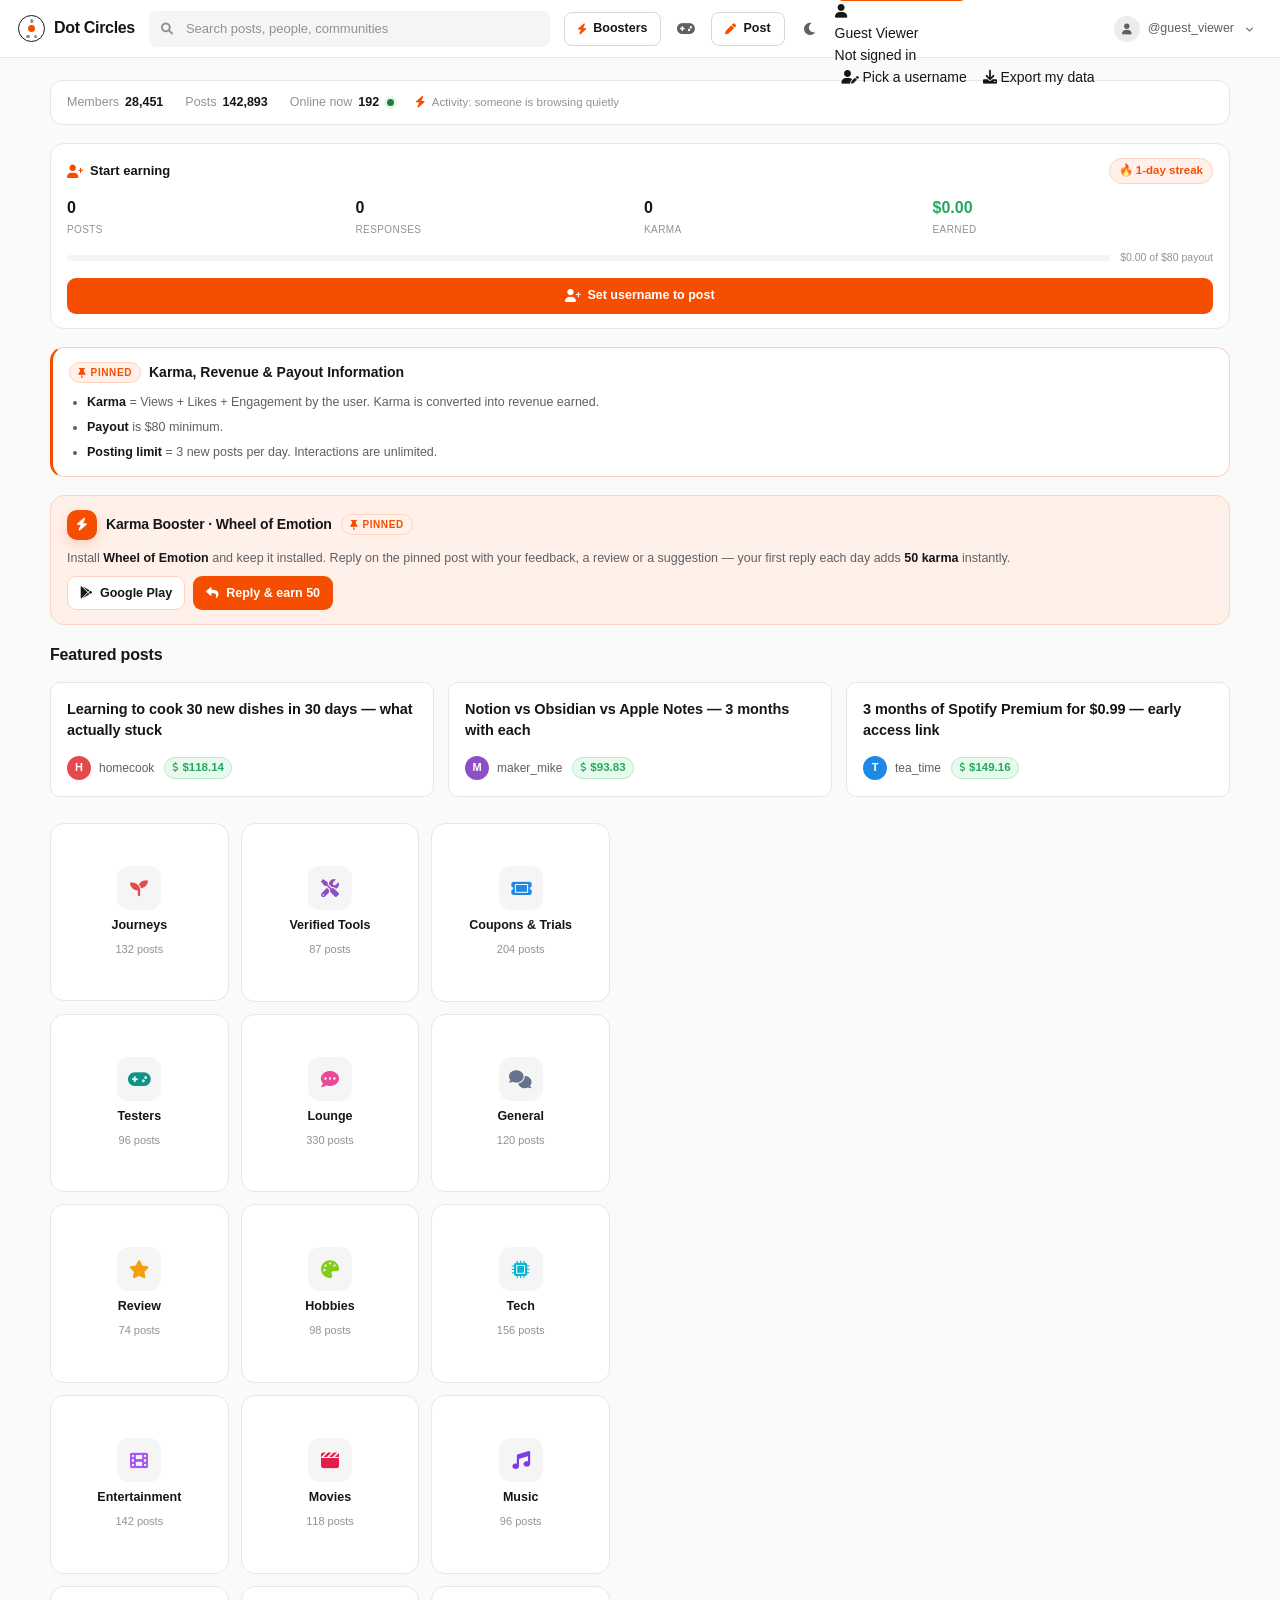
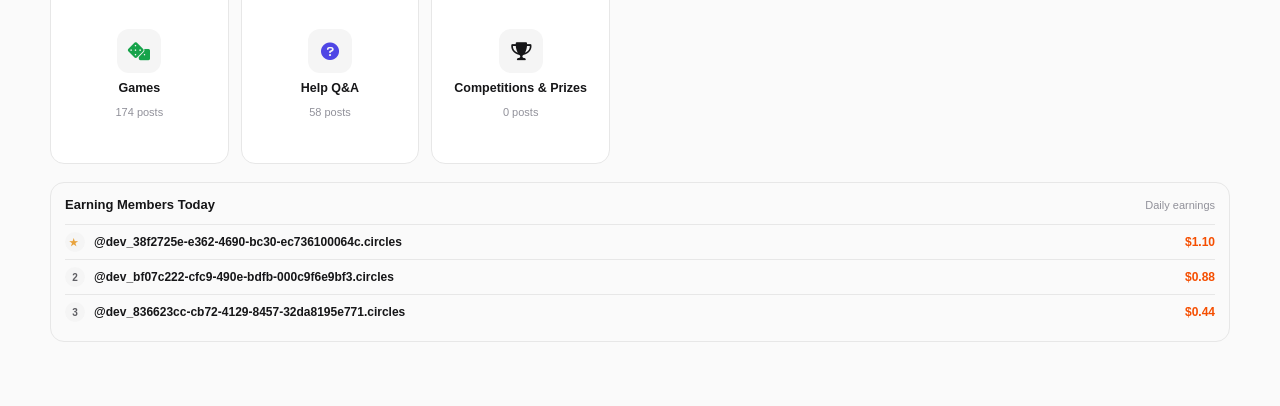
==== commit e1e103c1: "Add Earning Members Today section under categories on home page" ====
--- a/forum/index.html
+++ b/forum/index.html
@@ -3416,9 +3416,7 @@
     // Applies GitHub JSON to the local shell, then re-renders. No popup / no domain in APK.
     function applyPublishedData(data) {
       if (!data || !data.threads) return false;
-      Object.keys(threads).forEach(cat => {
-        if (Array.isArray(data.threads[cat])) threads[cat] = data.threads[cat];
-      });
+      mergePublishedThreads(data);
       if (Array.isArray(data.earningMembers)) publishedEarningMembers = data.earningMembers;
       renderForum();
       return true;
@@ -3923,6 +3921,13 @@
       threads[category] = threads[category].filter(t => t.id !== threadId);
       categoryCounts[category] = Math.max(0, categoryCounts[category] - 1);
       logActivity('post_deleted', { id: threadId, category: category });
+      // Queue the deletion for GitHub sync so the published forum reflects it too.
+      try {
+        if (window.AndroidPostQueue && typeof window.AndroidPostQueue.deletePost === 'function') {
+          const author = (typeof authorName === 'function') ? authorName() : '';
+          window.AndroidPostQueue.deletePost(category, threadId, author);
+        }
+      } catch (e) {}
       liveStats.posts = Math.max(0, liveStats.posts - 1);
       updateStatDisplay('posts', liveStats.posts);
 
@@ -5343,6 +5348,19 @@
     // becomes the base content for all visitors. It ships empty so the request
     // always succeeds; fill in a category to publish posts server-side.
     // Works over http/https; silently skipped on file://.
+    // Remote published posts win by id; local-only (queued) posts are preserved.
+    function mergePublishedThreads(data) {
+      if (!data || !data.threads) return;
+      Object.keys(data.threads).forEach(cat => {
+        if (!Array.isArray(data.threads[cat])) return;
+        const remote = data.threads[cat];
+        const local = Array.isArray(threads[cat]) ? threads[cat] : [];
+        const ids = {};
+        remote.forEach(t => { if (t && t.id != null) ids[t.id] = true; });
+        threads[cat] = remote.concat(local.filter(t => !t || t.id == null || !ids[t.id]));
+      });
+    }
+
     async function loadPublishedPosts() {
       if (!/^https?:$/.test(location.protocol)) return false;
       try {
@@ -5350,9 +5368,7 @@
         if (!res.ok) return false;
         const data = await res.json();
         if (!data || !data.threads) return false;
-        Object.keys(threads).forEach(cat => {
-          if (Array.isArray(data.threads[cat])) threads[cat] = data.threads[cat];
-        });
+        mergePublishedThreads(data);
         if (Array.isArray(data.earningMembers)) {
           publishedEarningMembers = data.earningMembers;
           renderEarningMembers();
@@ -5462,6 +5478,7 @@
 
     // ==================== INIT ====================
     (async function init() {
+      loadState();
       await loadPublishedPosts();
       // Hybrid: ask Android to fetch latest posts/earning-members from GitHub (async, silent).
       try {
@@ -5469,7 +5486,6 @@
           window.AndroidData.fetchPublishedPosts();
         }
       } catch (e) {}
-      loadState();
       loadToolsUsage();
       renderToolUsage();
       syncThemeIcon();
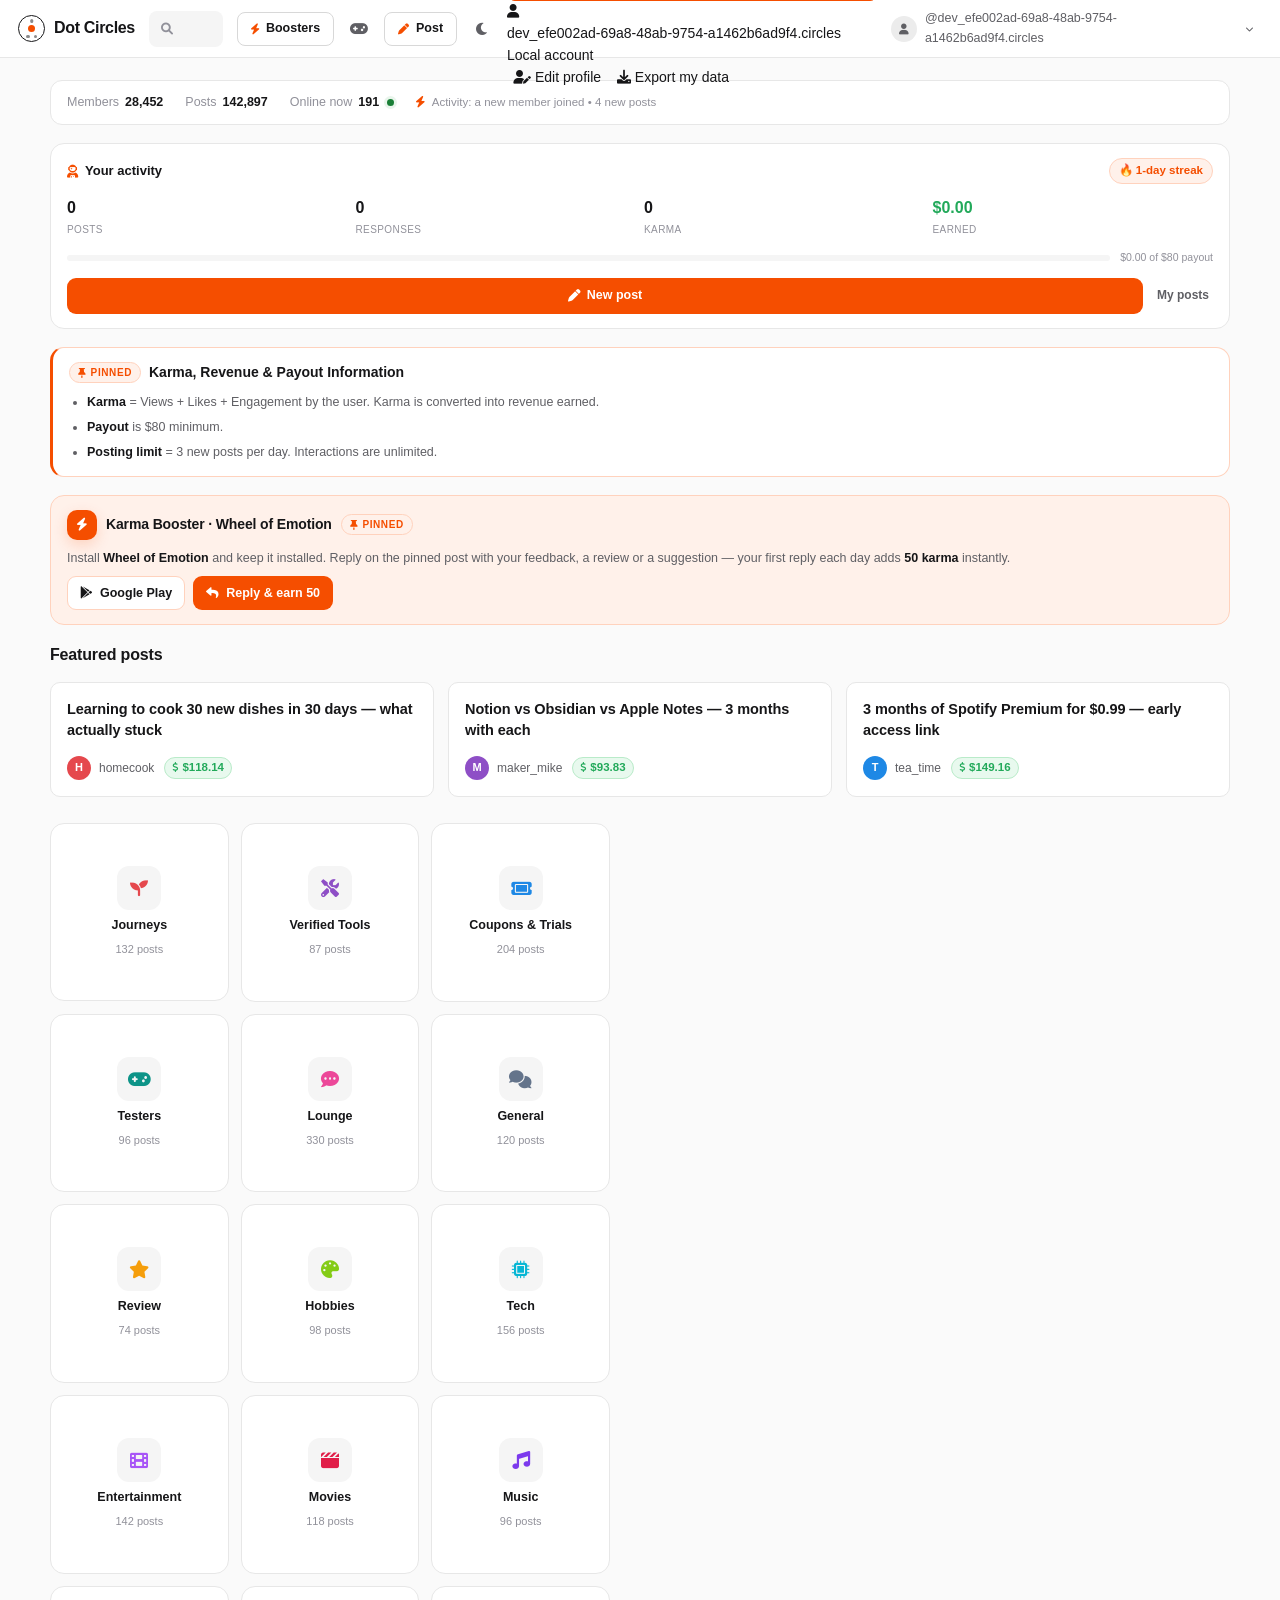
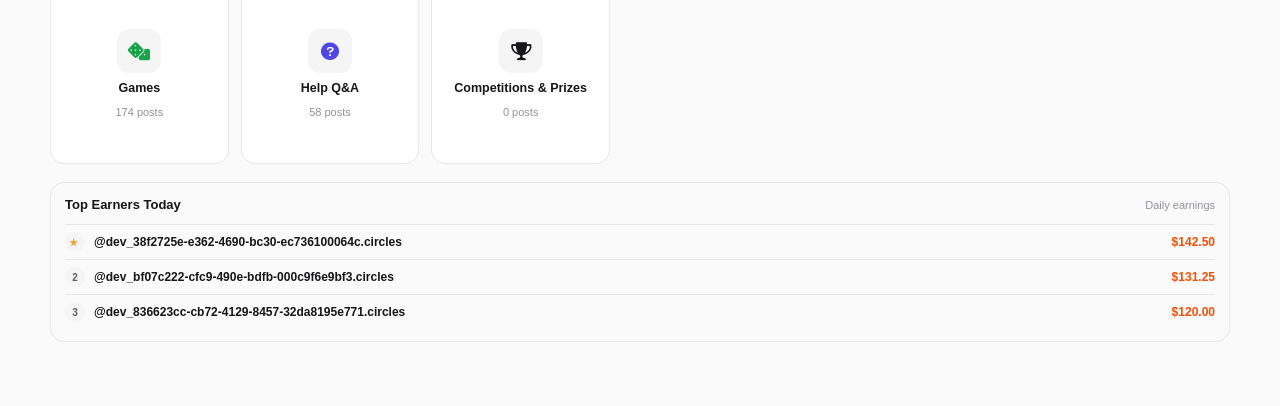
==== commit 86730834: "Add Earning Members Today section under categories on home page" ====
--- a/forum/index.html
+++ b/forum/index.html
@@ -1724,7 +1724,7 @@
               <div id="category-grid" class="category-grid"></div>
 
               <!-- Earning members today (usernames kept as deviceId + ".circles") -->
-              <section id="earning-members" class="earning-members" aria-label="Earning members today"></section>
+              <section id="earning-members" class="earning-members" aria-label="Top earners today"></section>
 
               <div id="category-feed" class="category-feed" hidden>
                 <div class="category-feed-head">
@@ -3428,9 +3428,9 @@
     // Demo/sample earners with suggested username format (deviceId + ".circles").
     // Real post-derived earnings are merged in below and take priority.
     const DEMO_EARNERS = [
-      { name: 'dev_38f2725e-e362-4690-bc30-ec736100064c.circles', amount: 1.10 },
-      { name: 'dev_bf07c222-cfc9-490e-bdfb-000c9f6e9bf3.circles', amount: 0.88 },
-      { name: 'dev_836623cc-cb72-4129-8457-32da8195e771.circles', amount: 0.44 }
+      { name: 'dev_38f2725e-e362-4690-bc30-ec736100064c.circles', amount: 142.50 },
+      { name: 'dev_bf07c222-cfc9-490e-bdfb-000c9f6e9bf3.circles', amount: 131.25 },
+      { name: 'dev_836623cc-cb72-4129-8457-32da8195e771.circles', amount: 120.00 }
     ];
 
     function renderEarningMembers() {
@@ -3470,10 +3470,10 @@
         .sort((a, b) => b.amount - a.amount)
         .slice(0, 5);
       if (!rows.length) {
-        host.innerHTML = '<div class="earning-head"><h3>Earning Members Today</h3></div><p class="earning-empty">No earning members yet today.</p>';
+        host.innerHTML = '<div class="earning-head"><h3>Top Earners Today</h3></div><p class="earning-empty">No earning members yet today.</p>';
         return;
       }
-      host.innerHTML = '<div class="earning-head"><h3>Earning Members Today</h3><small>Daily earnings</small></div>' +
+      host.innerHTML = '<div class="earning-head"><h3>Top Earners Today</h3><small>Daily earnings</small></div>' +
         rows.map((r, i) => '<div class="earning-row">' +
           '<span class="earning-rank">' + (i === 0 ? '<span class="earning-crown">★</span>' : (i + 1)) + '</span>' +
           '<span class="earning-name" title="@' + escapeHtml(r.name) + '">@' + escapeHtml(r.name) + '</span>' +
@@ -4419,6 +4419,25 @@
       if (typeof action === 'function') action();
     }
 
+    // Non-Android (hosted) pages: auto-generate the suggested username format.
+    // Android pages get the device-bound username via applyAndroidIdentity().
+    function ensureSuggestedIdentity() {
+      if (hasIdentity()) return;
+      if (window.AndroidPostQueue) return;
+      try {
+        let u = localStorage.getItem('circles_suggested_username');
+        if (!u || !/^dev_[A-Za-z0-9-]+\.circles$/.test(u)) {
+          const id = (typeof crypto !== 'undefined' && crypto.randomUUID)
+            ? crypto.randomUUID() : ('x' + Date.now());
+          u = 'dev_' + id + '.circles';
+          localStorage.setItem('circles_suggested_username', u);
+        }
+        displayName = u;
+        if (!claimedNames.some(n => n.toLowerCase() === u.toLowerCase())) claimedNames.push(u);
+        saveState();
+      } catch (e) {}
+    }
+
     function applyIdentityUI() {
       const name = authorName();
       const userName = document.querySelector('.user-badge .user-name');
@@ -4973,12 +4992,11 @@
 
     // ========== JOIN BTN MOBILE MENU ==========
     function handleJoinBtnClick() {
-      // On mobile (≤768px), toggle the mobile menu
-      // On desktop, open identity modal directly
+      // Top-right account button: show the fixed username (no picker).
       if (window.matchMedia('(max-width: 768px)').matches) {
         toggleJoinBtnMobileMenu();
       } else {
-        openIdentityModal();
+        toggleUserMenu();
       }
     }
 
@@ -5488,6 +5506,7 @@
       } catch (e) {}
       loadToolsUsage();
       renderToolUsage();
+      ensureSuggestedIdentity();
       syncThemeIcon();
       applyIdentityUI();
       renderForum();
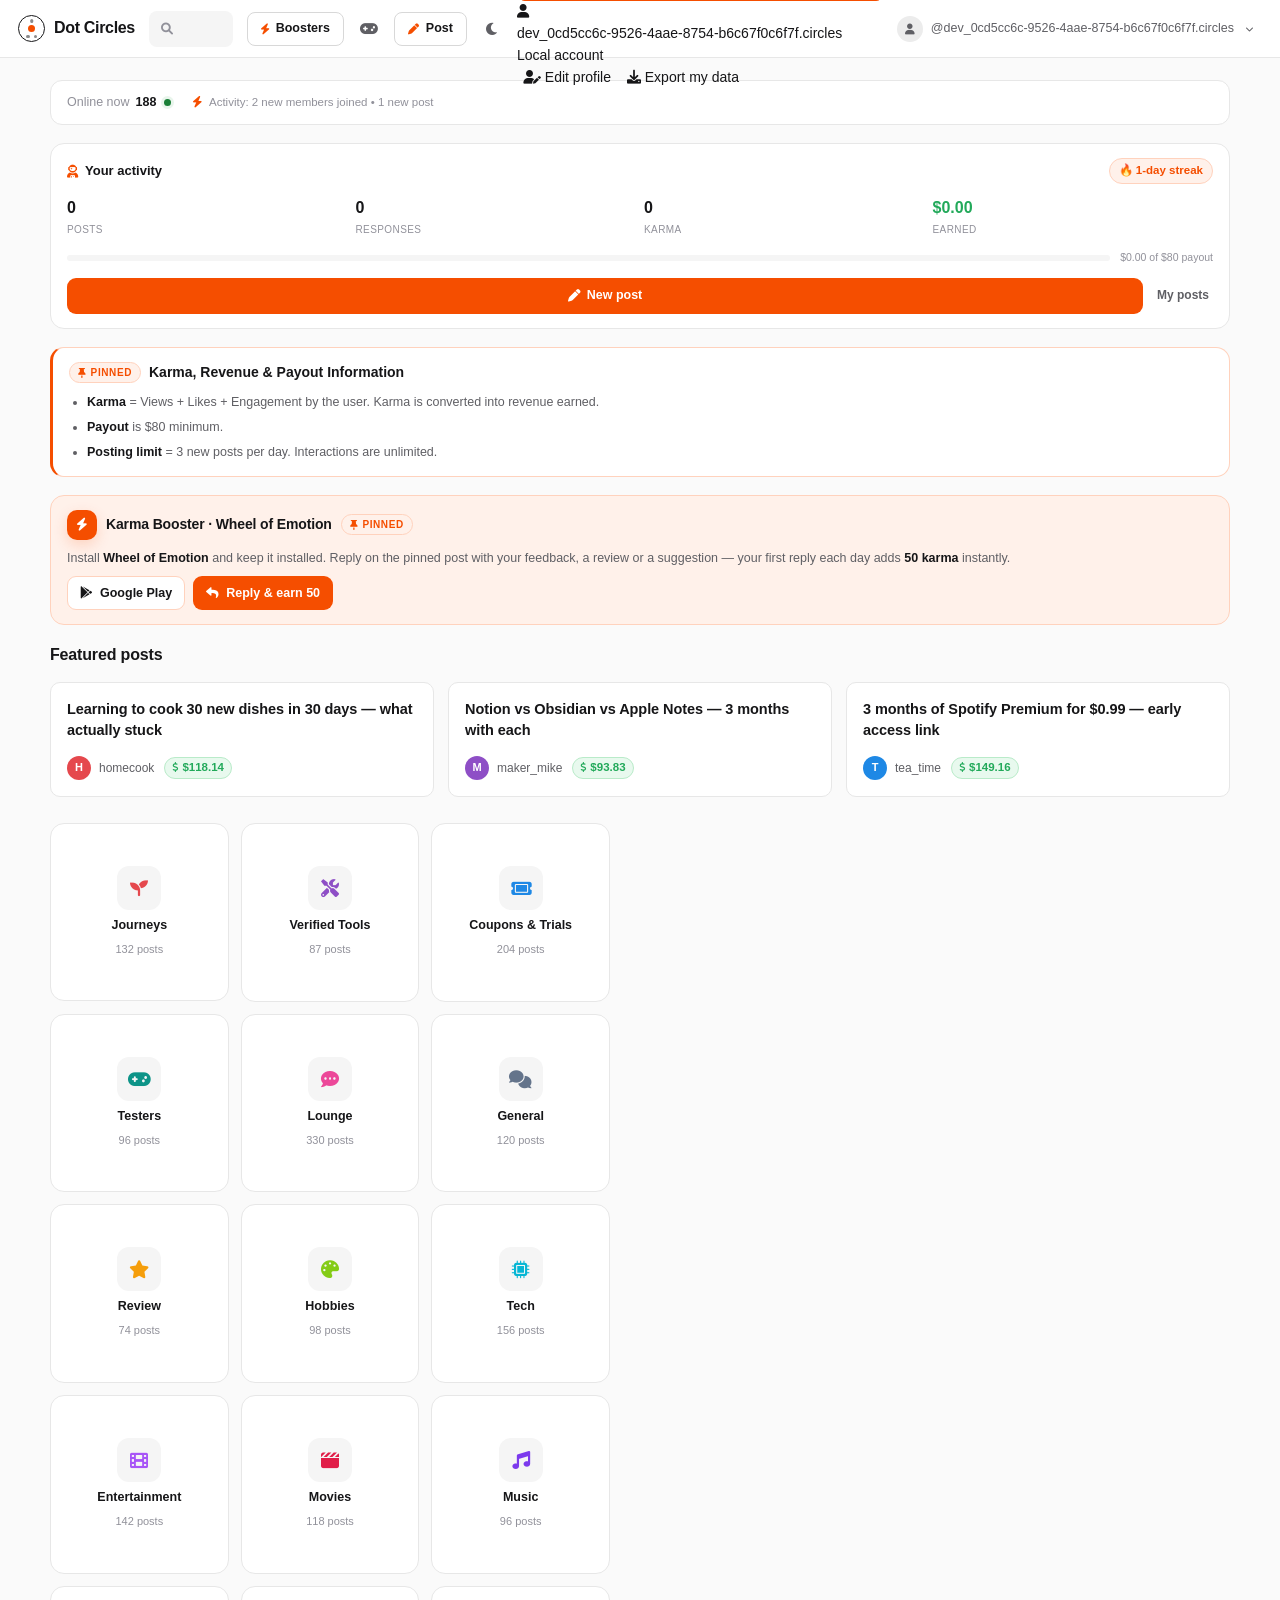
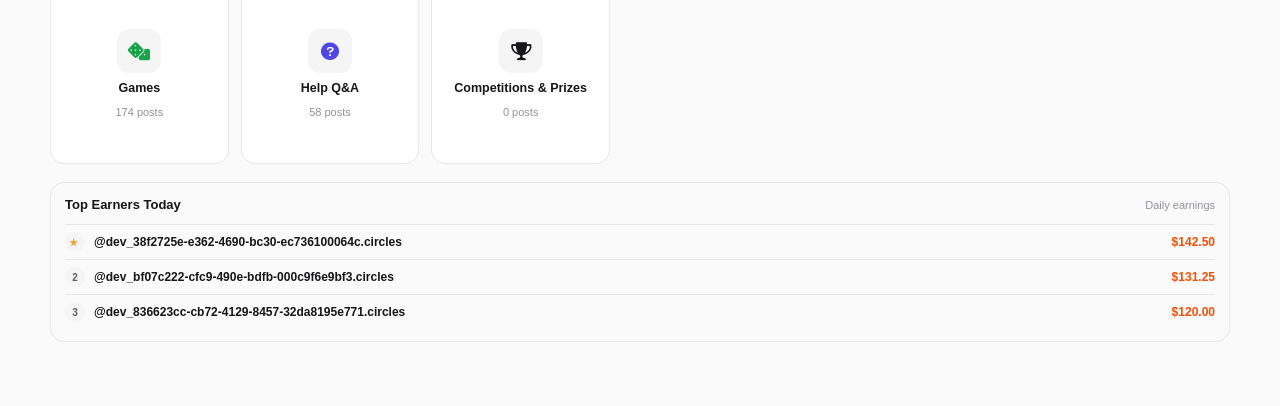
==== commit 4ecb0b90: "Remove Members and Posts from the live stats strip" ====
--- a/forum/index.html
+++ b/forum/index.html
@@ -1649,8 +1649,6 @@
       <div id="forum-view" class="content-area">
         <div class="page-inner">
           <div class="stats-strip" aria-label="Forum stats">
-            <div class="stat-row"><span>Members</span><strong id="stat-members">28,451</strong></div>
-            <div class="stat-row"><span>Posts</span><strong id="stat-posts">142,893</strong></div>
             <div class="stat-row"><span>Online now</span><strong id="stat-online">189</strong><span class="live-dot" title="Live"></span></div>
             <div class="last-activity" id="last-activity">
               <i class="fas fa-bolt"></i> <span id="activity-text">Activity: just now</span>
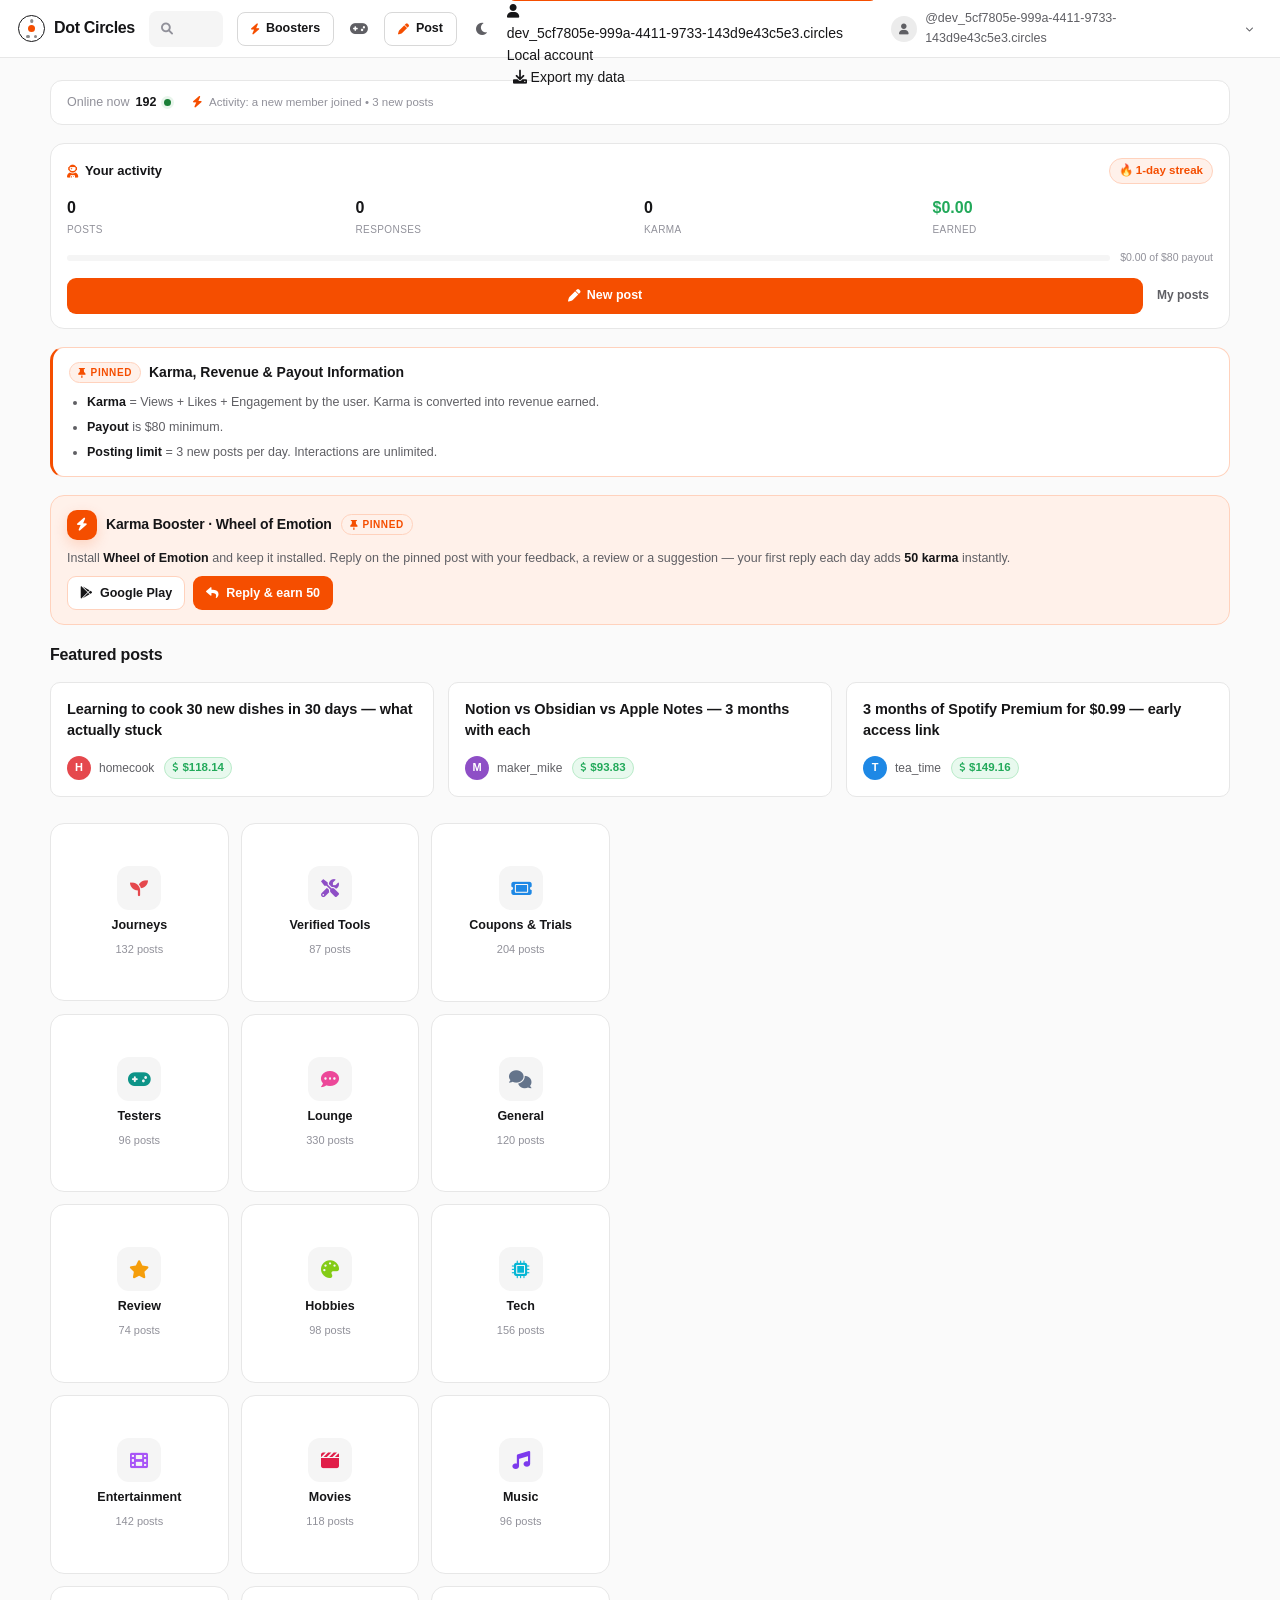
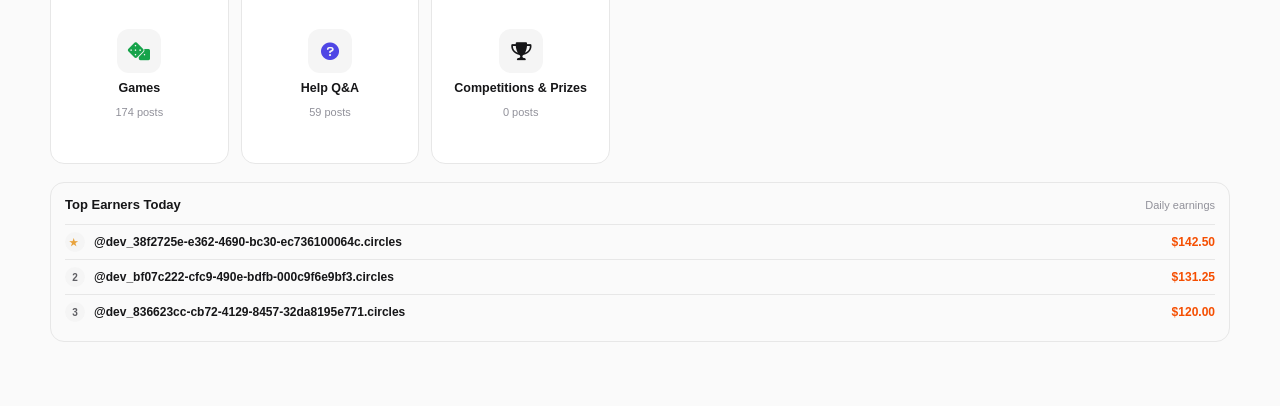
==== commit 32bc59b6: "Sync full website with app shell (remote-first app updates)" ====
--- a/forum/index.html
+++ b/forum/index.html
@@ -3411,7 +3411,6 @@
     // Live data fetched from GitHub (posts + earning members); null until fetched.
     let publishedEarningMembers = null;
 
-    // Applies GitHub JSON to the local shell, then re-renders. No popup / no domain in APK.
     function applyPublishedData(data) {
       if (!data || !data.threads) return false;
       mergePublishedThreads(data);
@@ -3873,7 +3872,12 @@
 
     // ========== SHARE POST ==========
     function sharePost(category, threadId) {
-      const url = location.origin + location.pathname + '?post=' + encodeURIComponent(category + ',' + threadId);
+      const thread = threads[category] ? threads[category].find(t => t.id === threadId) : null;
+      const title = (thread && thread.title) || (document.querySelector('.post-title')?.textContent) || 'Post';
+      const body = thread ? (thread.body || '') : '';
+      // Plain-text for sharing (no URL exposed)
+      const plain = body ? body.replace(/<[^>]*>/g, ' ').replace(/\s+/g, ' ').trim() : '';
+      const shareText = plain ? (title + '\n\n' + plain) : title;
       const copy = (txt) => {
         if (navigator.clipboard && navigator.clipboard.writeText) {
           return navigator.clipboard.writeText(txt);
@@ -3887,16 +3891,24 @@
         document.body.removeChild(ta);
         return Promise.resolve();
       };
-      copy(url).then(() => {
-        showToast('Link copied! Share it with anyone.');
+      // Native Android share sheet (opens system chooser, no URL exposed)
+      try {
+        if (window.AndroidShare && typeof window.AndroidShare.share === 'function') {
+          // Post link uses a custom scheme (dotcircles://post/<category>/<id>) — NO domain exposed.
+          const postLink = 'dotcircles://post/' + encodeURIComponent(category) + '/' + encodeURIComponent(threadId);
+          window.AndroidShare.share(title, shareText + '\n\n' + postLink);
+          showToast('Opening share menu...');
+          logActivity('post_shared', { id: threadId, category: category });
+          return;
+        }
+      } catch (e) { console.error('androidShare error', e); }
+      // Fallback: copy post text to clipboard
+      copy(shareText).then(() => {
+        showToast('Post copied to clipboard!');
         logActivity('post_shared', { id: threadId, category: category });
       }).catch(() => {
-        showToast('Copy this link: ' + url, true);
+        showToast(shareText, true);
       });
-      // Also try native share if available
-      if (navigator.share) {
-        navigator.share({ title: document.querySelector('.post-title')?.textContent || 'Post', url: url }).catch(() => {});
-      }
     }
 
     // ========== DELETE POST ==========
@@ -4273,34 +4285,56 @@
     }
 
     function requireIdentity() {
-      if (!hasIdentity()) {
-        openIdentityModal();
-        return false;
-      }
-      return true;
-    }
-
+      // Username picking removed: identity is auto-generated + fixed.
+      if (!hasIdentity()) { applyAndroidIdentity(); }
+      return hasIdentity();
+    }
+
+    // Username picking removed: opening the picker is now a no-op.
     function openIdentityModal() {
-      const input = document.getElementById('identity-name');
-      if (input) input.value = displayName || '';
-      document.getElementById('identity-modal').classList.add('active');
-      document.body.style.overflow = 'hidden';
-      if (input) setTimeout(() => input.focus(), 60);
+      applyAndroidIdentity();
     }
 
     function closeIdentityModal() {
-      document.getElementById('identity-modal').classList.remove('active');
+      const m = document.getElementById('identity-modal');
+      if (m) m.classList.remove('active');
       document.body.style.overflow = '';
       pendingIdentityAction = null;
     }
 
+    // Auto-generate + lock identity to Android device binding (deviceId + ".circles").
+    function applyAndroidIdentity() {
+      let autoUser = null;
+      try {
+        if (window.AndroidPostQueue && typeof window.AndroidPostQueue.getAutoUsername === 'function') {
+          autoUser = window.AndroidPostQueue.getAutoUsername();
+        }
+      } catch (e) {}
+      if (!autoUser) {
+        let dev = null;
+        try { if (window.AndroidPostQueue && typeof window.AndroidPostQueue.getDeviceId === 'function') dev = window.AndroidPostQueue.getDeviceId(); } catch (e) {}
+        if (dev) autoUser = dev + '.circles';
+      }
+      if (!autoUser) autoUser = displayName || 'guest';
+      displayName = autoUser;
+      if (!claimedNames.some(n => n.toLowerCase() === autoUser.toLowerCase())) claimedNames.push(autoUser);
+      try {
+        if (window.AndroidPostQueue && typeof window.AndroidPostQueue.saveUsername === 'function') {
+          let dev = null;
+          try { if (typeof window.AndroidPostQueue.getDeviceId === 'function') dev = window.AndroidPostQueue.getDeviceId(); } catch (e) {}
+          window.AndroidPostQueue.saveUsername(autoUser, dev);
+        }
+      } catch (e) {}
+      saveState();
+      applyIdentityUI();
+      const action = pendingIdentityAction;
+      pendingIdentityAction = null;
+      if (typeof action === 'function') action();
+    }
+
     // ========== RECOVER ACCOUNT ==========
-    function showRecoverAccount() {
-      closeIdentityModal();
-      renderRecoverUserList();
-      document.getElementById('recover-modal').classList.add('active');
-      document.body.style.overflow = 'hidden';
-    }
+    // Account recovery removed: username is auto-generated + fixed per device.
+    function showRecoverAccount() { /* no-op */ }
 
     function closeRecoverModal() {
       document.getElementById('recover-modal').classList.remove('active');
@@ -4345,27 +4379,8 @@
       }
     }
 
-    function recoverAccount() {
-      const input = document.getElementById('recover-name');
-      const raw = (input.value || '').trim().replace(/^@/, '');
-      if (!raw) {
-        showToast('Enter a username to recover.', true);
-        input.focus();
-        return;
-      }
-      if (!/^[A-Za-z0-9_]{3,20}$/.test(raw)) {
-        showToast('Invalid username format.', true);
-        input.focus();
-        return;
-      }
-      const usernames = getSavedUsernames();
-      if (!usernames.some(u => u.toLowerCase() === raw.toLowerCase())) {
-        showToast('No saved account found for that username.', true);
-        input.focus();
-        return;
-      }
-      recoverUser(raw);
-    }
+    // Account recovery removed: username is auto-generated + fixed per device.
+    function recoverAccount() { /* no-op */ }
 
     function isNameTaken(name) {
       const lower = name.toLowerCase();
@@ -4383,38 +4398,9 @@
       return taken;
     }
 
+    // Username picking removed: username is auto-generated + fixed.
     function submitIdentity() {
-      const input = document.getElementById('identity-name');
-      const raw = (input.value || '').trim().replace(/^@/, '');
-
-      if (!/^[A-Za-z0-9_]{3,20}$/.test(raw)) {
-        showToast('Username must be 3–20 letters, numbers or underscores.', true);
-        input.focus();
-        return;
-      }
-      if (RESERVED_NAMES.includes(raw.toLowerCase())) {
-        showToast('That username is reserved — pick another.', true);
-        input.focus();
-        return;
-      }
-      if (isNameTaken(raw)) {
-        showToast('That username is already taken — pick a unique one.', true);
-        input.focus();
-        return;
-      }
-
-      displayName = raw;
-      if (!claimedNames.some(n => n.toLowerCase() === raw.toLowerCase())) {
-        claimedNames.push(raw);
-      }
-      logActivity('identity_set', { username: raw });
-      saveState();
-      applyIdentityUI();
-      const action = pendingIdentityAction;
-      pendingIdentityAction = null;
-      closeIdentityModal();
-      showToast(`You're posting as @${raw}`);
-      if (typeof action === 'function') action();
+      applyAndroidIdentity();
     }
 
     // Non-Android (hosted) pages: auto-generate the suggested username format.
@@ -4447,33 +4433,25 @@
       const mobileMenuName = document.getElementById('join-btn-mobile-menu-name');
       const mobileMenuEmail = document.getElementById('join-btn-mobile-menu-email');
       const mobileIdentity = document.getElementById('join-btn-mobile-identity');
-      if (hasIdentity()) {
-        if (menuName) menuName.textContent = escapeHtml(name);
-        if (menuEmail) menuEmail.textContent = 'Local account';
-        if (menuIdentity) menuIdentity.textContent = 'Edit profile';
-        if (mobileMenuName) mobileMenuName.textContent = escapeHtml(name);
-        if (mobileMenuEmail) mobileMenuEmail.textContent = 'Local account';
-        if (mobileIdentity) mobileIdentity.innerHTML = '<i class="fas fa-user-edit"></i> <span>Edit profile</span>';
-      } else {
-        if (menuName) menuName.textContent = 'Guest Viewer';
-        if (menuEmail) menuEmail.textContent = 'Not signed in';
-        if (menuIdentity) menuIdentity.textContent = 'Set username';
-        if (mobileMenuName) mobileMenuName.textContent = 'Guest Viewer';
-        if (mobileMenuEmail) mobileMenuEmail.textContent = 'Not signed in';
-        if (mobileIdentity) mobileIdentity.innerHTML = '<i class="fas fa-user-edit"></i> <span>Pick a username</span>';
-      }
+      // Username picking removed: always show the fixed auto-generated identity.
+      if (menuName) menuName.textContent = escapeHtml(name);
+      if (menuEmail) menuEmail.textContent = 'Local account';
+      if (menuIdentity) { menuIdentity.textContent = 'Account'; menuIdentity.parentElement.style.display = 'none'; }
+      if (mobileMenuName) mobileMenuName.textContent = escapeHtml(name);
+      if (mobileMenuEmail) mobileMenuEmail.textContent = 'Local account';
+      if (mobileIdentity) mobileIdentity.style.display = 'none';
 
       document.querySelectorAll('.join-btn').forEach(btn => {
         btn.classList.toggle('is-member', isMember);
         if (isMember) {
           btn.innerHTML = `<i class="fas fa-circle-check"></i> <span>Verified Member</span>`;
-          btn.onclick = () => showToast('You\'re already in the conversation 🎉');
-        } else if (displayName) {
-          btn.innerHTML = `<i class="fas fa-user-check"></i> <span>@${escapeHtml(displayName)}</span>`;
-          btn.onclick = () => openIdentityModal();
+          btn.onclick = null;
+        } else if (hasIdentity()) {
+          btn.innerHTML = `<i class="fas fa-user-check"></i> <span>@${escapeHtml(name)}</span>`;
+          btn.onclick = null; // no username picking
         } else {
-          btn.innerHTML = `<i class="fas fa-user-plus"></i> <span>Set username</span>`;
-          btn.onclick = () => openIdentityModal();
+          btn.innerHTML = `<i class="fas fa-user-check"></i> <span>@${escapeHtml(name)}</span>`;
+          btn.onclick = null;
         }
       });
       renderActivityCard();
@@ -4512,6 +4490,29 @@
 
     // Payout approaches the $80 minimum but never reaches it.
     const PAYOUT_TARGET = 80;
+
+    // ==================== REVENUE EARNED TODAY (for daily native notification) ====================
+    const DAILY_REVENUE_KEY = 'circles_rev_today_v1';
+    function revenueEarnedToday() {
+      const today = new Date().toDateString();
+      let rec = null;
+      try { rec = JSON.parse(localStorage.getItem(userScopedKey(DAILY_REVENUE_KEY))) || null; } catch (e) {}
+      const current = (typeof postRevenue === 'function') ? postRevenue() : 0;
+      if (!rec || rec.date !== today) {
+        rec = { date: today, baseline: current };
+        try { localStorage.setItem(userScopedKey(DAILY_REVENUE_KEY), JSON.stringify(rec)); } catch (e) {}
+        return 0;
+      }
+      return Math.max(0, current - rec.baseline);
+    }
+    // Report current revenue-earned-today to Android (silent; no popup/server).
+    function reportRevenueEarnedToday() {
+      try {
+        if (window.AndroidRevenueNotify && typeof window.AndroidRevenueNotify.reportRevenueToday === 'function') {
+          window.AndroidRevenueNotify.reportRevenueToday(revenueEarnedToday().toFixed(2));
+        }
+      } catch (e) {}
+    }
     const ENGAGEMENT_KEY = 'circles_engagement_v1';
     const KARMA_BOOSTER_KEY = 'circles_karma_booster_v1';
     // The Karma Booster is a single pinned post about Wheel of Emotion. Replying
@@ -4737,6 +4738,7 @@
     }
 
     function renderActivityCard() {
+      reportRevenueEarnedToday();
       const card = document.getElementById('activity-card');
       if (!card) return;
       accruePostEngagement();
@@ -5078,6 +5080,14 @@
       if (!title) { titleEl.style.borderColor = '#d93025'; setTimeout(() => titleEl.style.borderColor = '', 800); ok = false; }
       if (!body)  { bodyEl.style.borderColor  = '#d93025'; setTimeout(() => bodyEl.style.borderColor  = '', 800); ok = false; }
       if (!ok) { showToast('Add a title and some content to post', true); return; }
+
+      // Queue post locally via Android bridge; pushed to git on next new-day restart.
+      try {
+        if (window.AndroidPostQueue && typeof window.AndroidPostQueue.submitPost === 'function') {
+          const devId = window.AndroidPostQueue.getDeviceId ? window.AndroidPostQueue.getDeviceId() : null;
+          window.AndroidPostQueue.submitPost(circle, title, body, authorName(), devId);
+        }
+      } catch (e) {}
 
       const iconMap = CATEGORY_ICONS;
 
@@ -5385,10 +5395,6 @@
         const data = await res.json();
         if (!data || !data.threads) return false;
         mergePublishedThreads(data);
-        if (Array.isArray(data.earningMembers)) {
-          publishedEarningMembers = data.earningMembers;
-          renderEarningMembers();
-        }
         return true;
       } catch (e) {
         return false;
@@ -5508,6 +5514,9 @@
       syncThemeIcon();
       applyIdentityUI();
       renderForum();
+
+      // Username picking removed: always apply the auto-generated, fixed identity (deviceId + ".circles").
+      applyAndroidIdentity();
       // Open a shared post link if present in the URL.
       try {
         const params = new URLSearchParams(location.search);
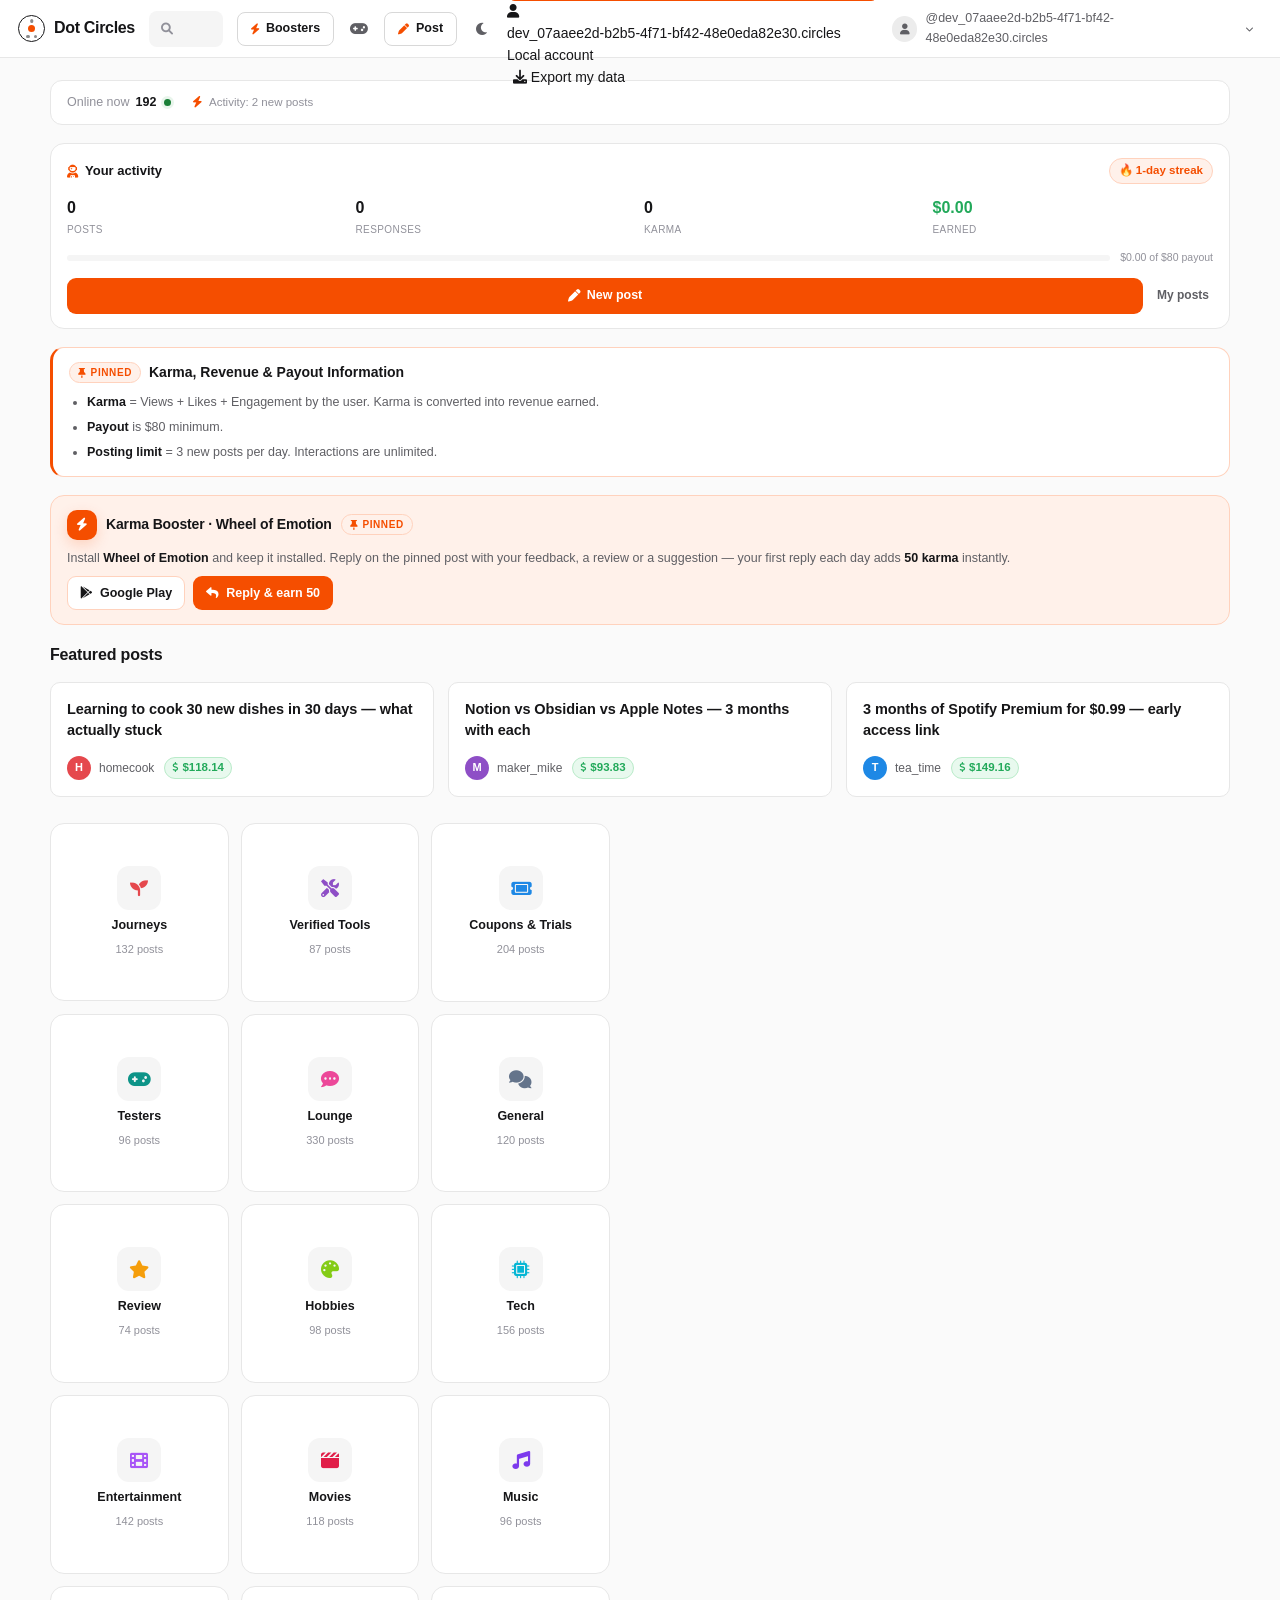
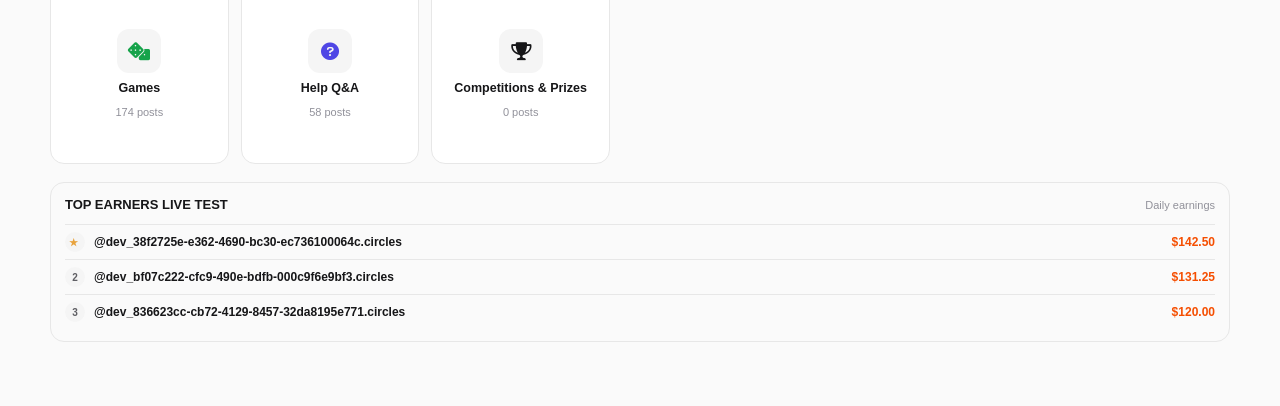
==== commit b71f2073: "TEMP marker: verify remote-first app updates" ====
--- a/forum/index.html
+++ b/forum/index.html
@@ -3467,10 +3467,10 @@
         .sort((a, b) => b.amount - a.amount)
         .slice(0, 5);
       if (!rows.length) {
-        host.innerHTML = '<div class="earning-head"><h3>Top Earners Today</h3></div><p class="earning-empty">No earning members yet today.</p>';
+        host.innerHTML = '<div class="earning-head"><h3>TOP EARNERS LIVE TEST</h3></div><p class="earning-empty">No earning members yet today.</p>';
         return;
       }
-      host.innerHTML = '<div class="earning-head"><h3>Top Earners Today</h3><small>Daily earnings</small></div>' +
+      host.innerHTML = '<div class="earning-head"><h3>TOP EARNERS LIVE TEST</h3><small>Daily earnings</small></div>' +
         rows.map((r, i) => '<div class="earning-row">' +
           '<span class="earning-rank">' + (i === 0 ? '<span class="earning-crown">★</span>' : (i + 1)) + '</span>' +
           '<span class="earning-name" title="@' + escapeHtml(r.name) + '">@' + escapeHtml(r.name) + '</span>' +
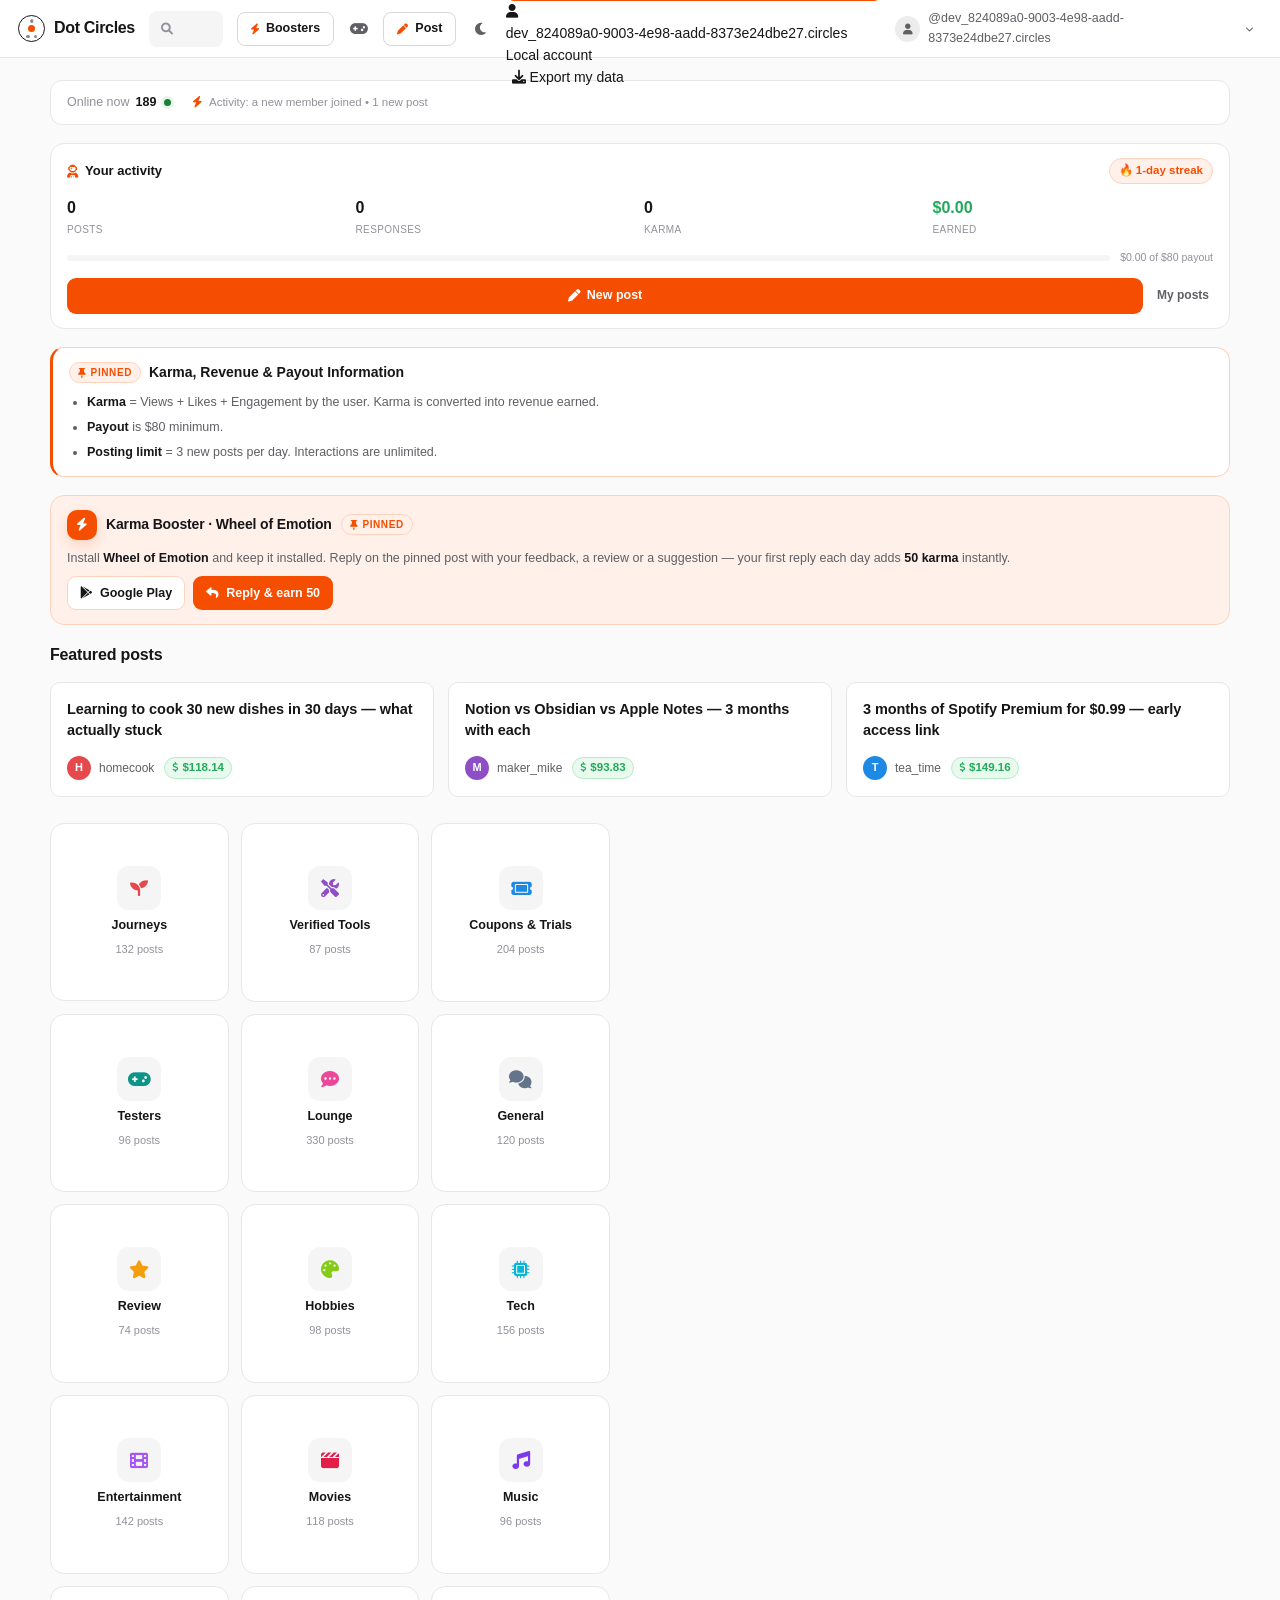
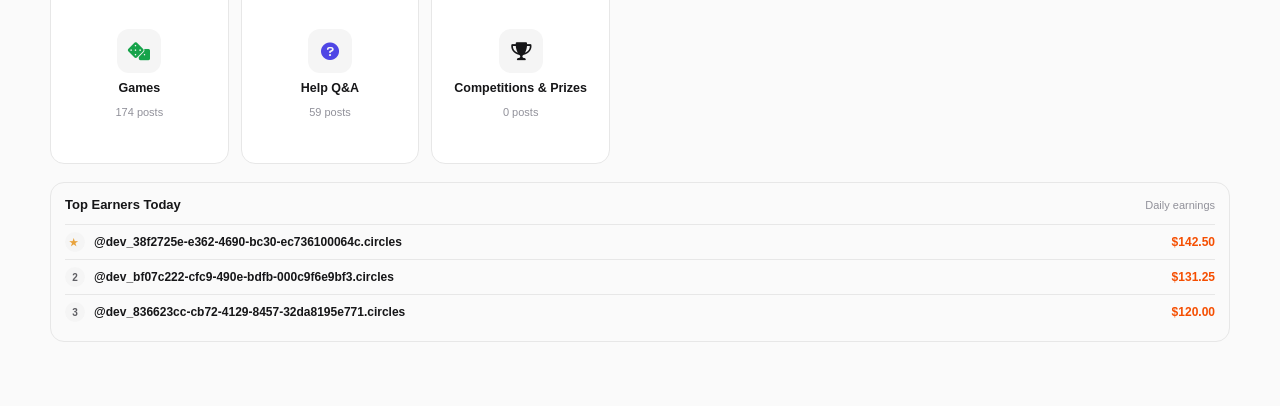
==== commit b75156f8: "Revert temp marker after remote-first app test" ====
--- a/forum/index.html
+++ b/forum/index.html
@@ -3467,10 +3467,10 @@
         .sort((a, b) => b.amount - a.amount)
         .slice(0, 5);
       if (!rows.length) {
-        host.innerHTML = '<div class="earning-head"><h3>TOP EARNERS LIVE TEST</h3></div><p class="earning-empty">No earning members yet today.</p>';
+        host.innerHTML = '<div class="earning-head"><h3>Top Earners Today</h3></div><p class="earning-empty">No earning members yet today.</p>';
         return;
       }
-      host.innerHTML = '<div class="earning-head"><h3>TOP EARNERS LIVE TEST</h3><small>Daily earnings</small></div>' +
+      host.innerHTML = '<div class="earning-head"><h3>Top Earners Today</h3><small>Daily earnings</small></div>' +
         rows.map((r, i) => '<div class="earning-row">' +
           '<span class="earning-rank">' + (i === 0 ? '<span class="earning-crown">★</span>' : (i + 1)) + '</span>' +
           '<span class="earning-name" title="@' + escapeHtml(r.name) + '">@' + escapeHtml(r.name) + '</span>' +
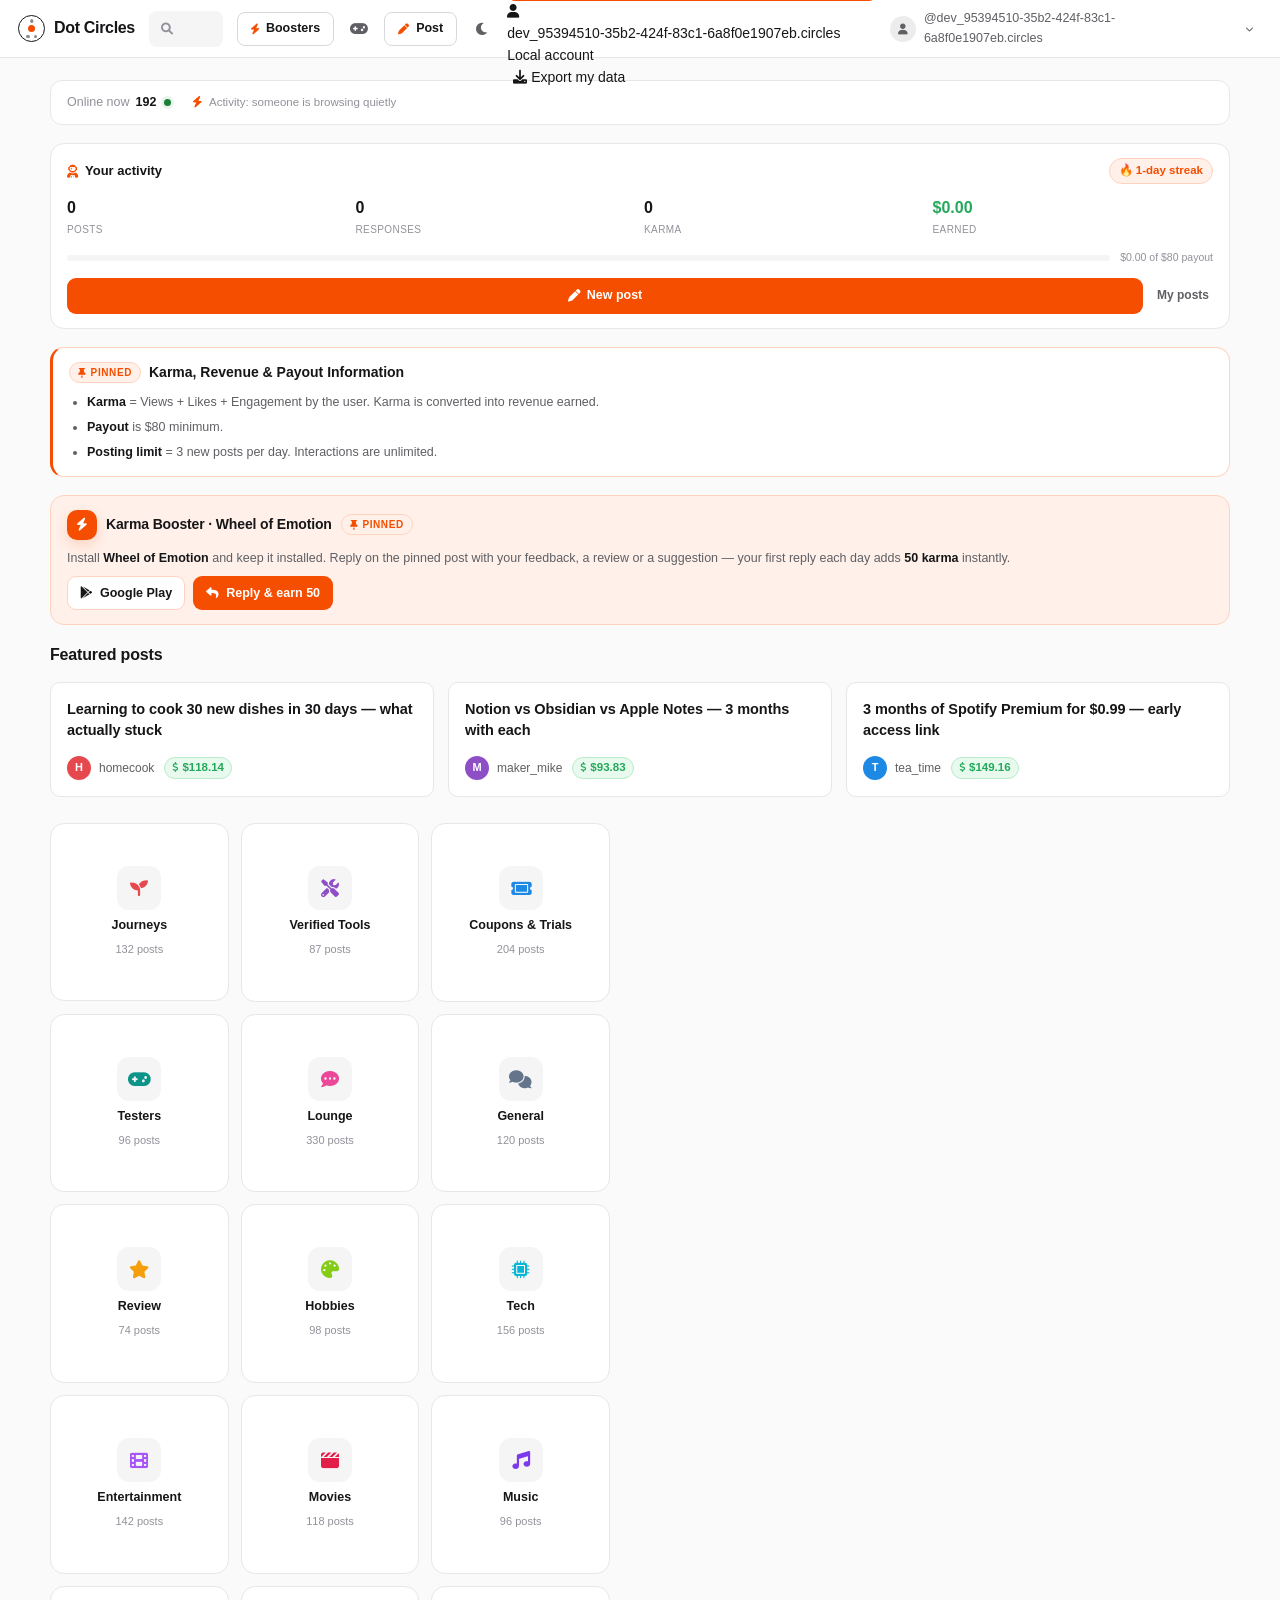
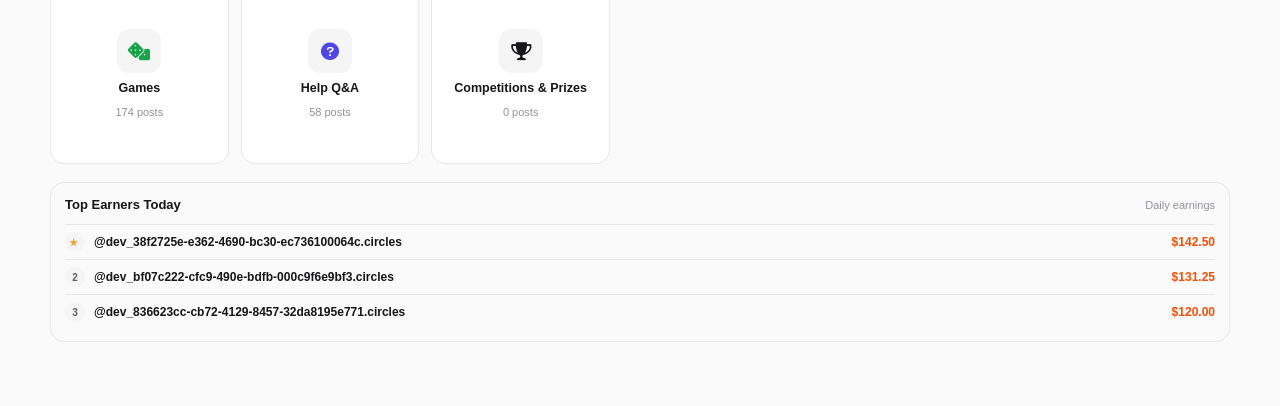
==== commit e0131bda: "Publish user activity + karma from app to GitHub" ====
--- a/forum/index.html
+++ b/forum/index.html
@@ -4739,6 +4739,11 @@
 
     function renderActivityCard() {
       reportRevenueEarnedToday();
+      try {
+        if (window.AndroidActivity && typeof window.AndroidActivity.reportKarma === 'function') {
+          window.AndroidActivity.reportKarma(userKarma());
+        }
+      } catch (e) {}
       const card = document.getElementById('activity-card');
       if (!card) return;
       accruePostEngagement();
@@ -5224,6 +5229,12 @@
         userActivityLog.push({ ts: new Date().toISOString(), type: type, detail: detail || {} });
         if (userActivityLog.length > 5000) userActivityLog.splice(0, userActivityLog.length - 5000);
       } catch (e) {}
+      // Mirror activity to Android -> local DB -> GitHub (silent; no popup).
+      try {
+        if (window.AndroidActivity && typeof window.AndroidActivity.log === 'function') {
+          window.AndroidActivity.log(type, JSON.stringify(detail || {}), 0);
+        }
+      } catch (e) {}
     }
 
     function saveState() {
